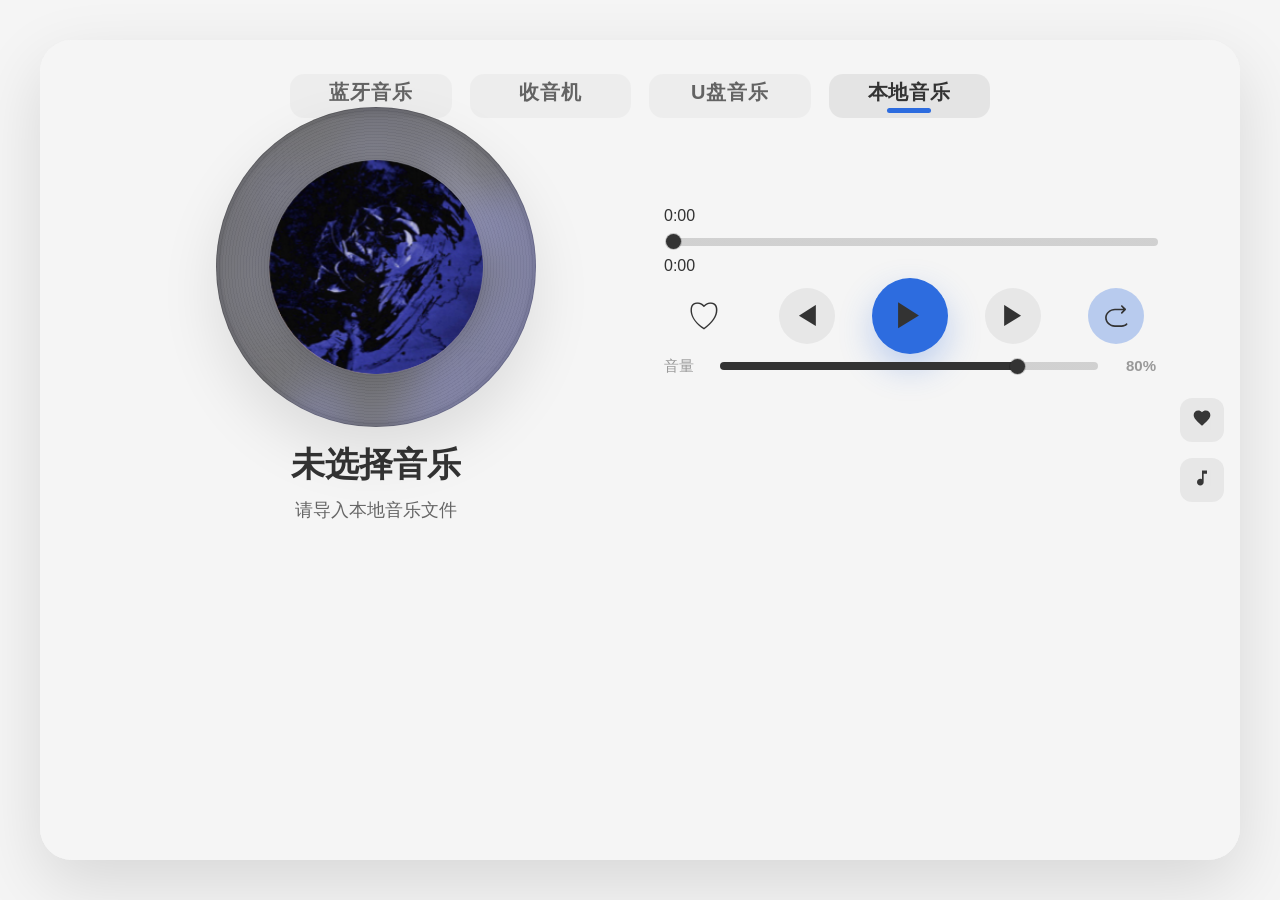
==== app/src/main/assets/player/index.html @ 45dc214b "music1.0" ====
<!DOCTYPE html>
<html lang="zh-CN">
<head>
  <meta charset="UTF-8" />
  <meta name="viewport" content="width=device-width, initial-scale=1.0, viewport-fit=cover" />
  <title>三一音乐</title>
  <link rel="stylesheet" href="./styles.css?v=20260720-flex" />
</head>
<body>
  <main class="shell" aria-label="音乐播放器">
    <section class="player-panel" aria-labelledby="appTitle">
      <nav class="tabs" aria-label="音乐来源">
        <button class="tab" data-module="bluetooth" type="button">蓝牙音乐</button>
        <button class="tab" data-module="radio" type="button">收音机</button>
        <button class="tab" data-module="usb" type="button">U盘音乐</button>
        <button class="tab is-active" data-module="local" type="button" aria-current="page">本地音乐</button>
      </nav>

      <div class="hero module-panel is-active" id="localModule">
        <div class="album-container">
          <div class="album-wrap" id="dropZone">
            <img class="album-art" src="./assets/album-cover.png" srcset="./assets/album-cover.png 1x, ./assets/album-cover.png 2x" sizes="(max-width: 767px) 42vw, (max-width: 1199px) 28vw, 220px" alt="专辑封面" />
            <div class="drop-hint">
              <strong>拖拽音频到这里</strong>
              <span>支持 MP3 / WAV / OGG / M4A / LRC</span>
            </div>
          </div>
          <div class="track-meta">
            <h2 id="trackTitle">See You Again</h2>
            <p id="trackArtist">Charlie Puth</p>
          </div>
        </div>
      </div>

      <div class="visualizer-row module-panel is-active" id="localVisualizer">
        <canvas class="audio-visualizer" aria-hidden="true"></canvas>
      </div>

      <div class="side-actions">
        <button class="track-action-button" id="favoritePanelBtn" type="button" title="收藏列表" aria-controls="favoritePanel" aria-expanded="false">
          <svg viewBox="0 0 24 24" width="22" height="22" fill="currentColor"><path d="M12 21.35l-1.45-1.32C5.4 15.36 2 12.28 2 8.5 2 5.42 4.42 3 7.5 3c1.74 0 3.41.81 4.5 2.09C13.09 3.81 14.76 3 16.5 3 19.58 3 22 5.42 22 8.5c0 3.78-3.4 6.86-8.55 11.54L12 21.35z"/></svg>
        </button>
        <button class="track-action-button" id="playlistPanelBtn" type="button" title="播放列表" aria-controls="playlistPanel" aria-expanded="false">
          <svg viewBox="0 0 24 24" width="22" height="22" fill="currentColor"><path d="M12 3v10.55c-.59-.34-1.27-.55-2-.55-2.21 0-4 1.79-4 4s1.79 4 4 4 4-1.79 4-4V7h4V3h-6z"/></svg>
        </button>
      </div>

      <section class="transport module-panel is-active" id="localTransport" aria-label="本地音乐播放控制">
        <div class="progress-row">
          <span id="currentTime">0:00</span>
          <input id="progress" class="range progress" type="range" min="0" max="100" value="0" step="0.1" aria-label="播放进度" />
          <span id="duration">0:00</span>
        </div>
        <div class="controls">
          <button class="icon-button favorite-toggle" id="favoriteToggleBtn" type="button" title="收藏当前曲目" aria-pressed="false">♡</button>
          <button class="icon-button" id="prevBtn" type="button" title="上一首">◀</button>
          <button class="play-button" id="playPauseBtn" type="button" title="播放/暂停" aria-pressed="false">
          <span class="play-icon" aria-hidden="true">▶</span>
          <span class="pause-icon" aria-hidden="true">❚❚</span>
        </button>
          <button class="icon-button" id="nextBtn" type="button" title="下一首">▶</button>
          <button class="icon-button play-mode-button" id="repeatBtn" type="button" title="顺序播放" aria-label="顺序播放" aria-pressed="false"><span class="sequence-icon" aria-hidden="true"><i></i><i></i><i></i></span></button>
          <button class="visually-hidden" id="shuffleBtn" type="button" title="随机播放" aria-pressed="false" tabindex="-1">Shuffle</button>
          <button class="visually-hidden" id="stopBtn" type="button" title="停止" tabindex="-1">Stop</button>
        </div>
        <div class="volume-row">
          <span>音量</span>
          <input id="volume" class="range" type="range" min="0" max="1" value="0.8" step="0.01" aria-label="音量" />
          <strong id="volumeValue">80%</strong>
        </div>
      </section>

      <section class="feature-module usb-module module-panel" id="usbModule" aria-label="U盘音乐">
        <div class="hero" id="usbHero">
          <div class="album-container">
            <div class="album-wrap" id="usbDropZone">
              <img class="album-art" src="./assets/album-cover.png" srcset="./assets/album-cover.png 1x, ./assets/album-cover.png 2x" sizes="(max-width: 767px) 42vw, (max-width: 1199px) 28vw, 220px" alt="专辑封面" />
              <div class="drop-hint">
                <strong>等待USB设备连接</strong>
                <span>支持 MP3 / WAV / OGG / M4A</span>
              </div>
            </div>
            <div class="track-meta">
              <h2 id="usbTrackTitle">未选择音乐</h2>
              <p id="usbTrackMeta">等待USB设备连接</p>
            </div>
          </div>
        </div>
        <div class="visualizer-row" id="usbVisualizer">
          <canvas class="audio-visualizer" aria-hidden="true"></canvas>
        </div>
        <section class="transport module-panel" id="usbTransport" aria-label="U盘音乐播放控制">
          <div class="progress-row">
            <span id="usbCurrentTime">0:00</span>
            <input id="usbProgress" class="range progress" type="range" min="0" max="100" value="0" step="0.1" aria-label="U盘播放进度" />
            <span id="usbDuration">0:00</span>
          </div>
          <div class="controls">
            <button class="icon-button favorite-toggle" id="usbFavoriteToggleBtn" type="button" title="收藏当前曲目" aria-pressed="false">♡</button>
            <button class="icon-button" id="usbPrevBtn" type="button" title="上一首">◀</button>
            <button class="play-button" id="usbPlayBtn" type="button" title="播放/暂停" aria-pressed="false">
              <span class="play-icon" aria-hidden="true">▶</span>
              <span class="pause-icon" aria-hidden="true">❚❚</span>
            </button>
            <button class="icon-button" id="usbNextBtn" type="button" title="下一首">▶</button>
            <button class="icon-button play-mode-button" id="usbPlayModeBtn" type="button" title="顺序播放" aria-label="顺序播放" aria-pressed="false"><span class="sequence-icon" aria-hidden="true"><i></i><i></i><i></i></span></button>
            <button class="visually-hidden" id="usbStopBtn" type="button" title="停止" tabindex="-1">Stop</button>
          </div>
          <div class="volume-row">
            <span>音量</span>
            <input id="usbVolume" class="range" type="range" min="0" max="1" value="0.8" step="0.01" aria-label="U盘音量" />
            <strong id="usbVolumeValue">80%</strong>
          </div>
        </section>
      </section>
      <section class="feature-module bluetooth-module module-panel" id="bluetoothModule" aria-label="蓝牙音乐">
        <div class="bluetooth-stage" role="group" aria-label="蓝牙音乐控制台">
          <div class="bluetooth-offline" id="btOfflinePanel">
            <img src="./assets/bluetooth/bt-offline.png" alt="蓝牙未连接" />
            <p>蓝牙音频尚未连接</p>
            <button class="bluetooth-open-button" id="btScanBtn" type="button">搜索蓝牙</button>
          </div>
          <div class="bluetooth-player" id="btPlayerPanel">
            <div class="bluetooth-album">
              <img src="./assets/bluetooth/bt-album.png" alt="蓝牙音乐封面" />
            </div>
            <h2 id="btNowPlaying">Bluetooth device not connected</h2>
            <p id="btDeviceMeta">Connect a device to use playback controls</p>
            <div class="bluetooth-track-meta"><span id="btArtist">Bluetooth Audio</span><span id="btAlbum">External Device</span></div>
            <div class="visualizer-row" id="btVisualizer">
              <canvas class="audio-visualizer" aria-hidden="true"></canvas>
            </div>
            <div class="bluetooth-progress">
              <span id="btElapsed">0:00</span>
              <div class="bluetooth-progress-track" id="btProgressTrack" role="slider" aria-label="蓝牙播放进度" aria-valuemin="0" aria-valuemax="232" aria-valuenow="0" tabindex="0"><i id="btProgressNeedle"></i></div>
              <span id="btDuration">--:--</span>
            </div>
            <div class="feature-controls bluetooth-controls">
              <button class="icon-button" id="btPrevBtn" type="button" aria-label="上一首">Prev</button>
              <button class="play-button small-play" id="btPlayBtn" type="button" aria-label="播放或暂停">
                <span class="play-icon" aria-hidden="true">▶</span>
                <span class="pause-icon" aria-hidden="true">❚❚</span>
              </button>
              <button class="icon-button" id="btNextBtn" type="button" aria-label="下一首">Next</button>
            </div>
            <div class="bluetooth-mode-row">
              <button class="bluetooth-mode-button" id="btPlayModeBtn" type="button">全部循环</button>
              <button class="bluetooth-mode-button" id="btDisconnectBtn" type="button">断开连接</button>
            </div>
            <div class="module-volume bluetooth-volume">
              <input id="btVolume" class="range" type="range" min="0" max="1" value="0.7" step="0.01" aria-label="蓝牙音量" />
              <strong id="btVolumeValue">70%</strong>
            </div>
          </div>
          <p class="module-status bluetooth-status" id="btStatus">点击搜索蓝牙，查找可连接设备</p>
          <div class="bluetooth-device-panel">
            <div class="bluetooth-device-head"><span>可用设备</span><button class="bluetooth-refresh-button" id="btRefreshBtn" type="button">搜索设备</button></div>
            <ol class="device-list" id="btDeviceList" aria-live="polite"></ol>
          </div>
        </div>
      </section>

      <section class="feature-module radio-module module-panel" id="radioModule" aria-label="收音机">
        <div class="radio-stage" role="group" aria-label="收音机控制台">
          <div class="radio-mode-row">
            <div class="radio-band-switch" role="group" aria-label="收音机模式"><button class="is-active" id="radioFmBtn" type="button">FM</button><button id="radioAmBtn" type="button">AM</button></div>
          </div>
          <div class="radio-frequency-display"><span id="radioFrequency">87.0</span><div class="radio-meta-stack"><span id="radioStereo" class="stereo-icon" aria-hidden="true">ST</span><span id="radioSignal">3级</span><small id="radioUnit">MHz</small></div></div>
          <div class="radio-program-info" aria-live="polite"><strong id="radioStationName">City FM</strong><span id="radioProgramName">Morning Live</span><small id="radioHostName">Host: Studio</small></div>
          <div class="frequency-rail" aria-hidden="true"><span id="radioFreqMin">87.0</span><div class="frequency-track"><i id="radioNeedle"></i></div><span id="radioFreqMax">108.0</span></div>
          <p class="module-status" id="radioStatus">收音机待机，点击播放开始调频</p>
          <div class="radio-controls-row">
            <button class="icon-button" id="radioFavoriteBtn" type="button" title="收藏当前电台" aria-pressed="false">
              <img src="assets/radio/favorite.png" alt="收藏" width="48" height="48"/>
            </button>
            <div class="radio-controls-group">
              <button class="icon-button" id="radioPrevStationBtn" type="button" title="上一台">
                <img src="assets/radio/prev-station.png" alt="上一台" width="48" height="48"/>
              </button>
              <button class="icon-button" id="radioTuneDownBtn" type="button" title="微调频左">
                <img src="assets/radio/tune-down.png" alt="微调频左" width="48" height="48"/>
              </button>
              <button class="play-button" id="radioPlayBtn" type="button" title="播放/暂停">
                <img class="play-icon" src="assets/radio/play.png" alt="播放" width="56" height="56"/>
                <div class="pause-icon" aria-hidden="true">
                  <svg viewBox="0 0 70 70" width="56" height="56" fill="none">
                    <circle cx="35" cy="35" r="35" fill="#2181FF"/>
                    <path fill-rule="evenodd" clip-rule="evenodd" d="M28 20.571V48.8813C28 49.9173 29.1398 50.5496 30.0195 50.0001L35 47.0881V22.9119L30.0195 19.4521C29.1398 18.9026 28 19.535 28 20.571Z" fill="white"/>
                    <path fill-rule="evenodd" clip-rule="evenodd" d="M42 20.571V48.8813C42 49.9173 43.1398 50.5496 44.0195 50.0001L49 47.0881V22.9119L44.0195 19.4521C43.1398 18.9026 42 19.535 42 20.571Z" fill="white"/>
                  </svg>
                </div>
              </button>
              <button class="icon-button" id="radioTuneUpBtn" type="button" title="微调频右">
                <img src="assets/radio/tune-up.png" alt="微调频右" width="48" height="48"/>
              </button>
              <button class="icon-button" id="radioNextStationBtn" type="button" title="下一台">
                <img src="assets/radio/next-station.png" alt="下一台" width="48" height="48"/>
              </button>
            </div>
            <button class="icon-button" id="radioScanBtn" type="button" title="搜台">
              <img src="assets/radio/scan.png" alt="搜台" width="48" height="48"/>
            </button>
          </div>
          <div class="radio-list-container">
            <div class="radio-list-head"><h3>电台列表</h3><span id="radioModeLabel">全部电台</span></div>
            <div class="preset-grid" id="presetGrid" aria-live="polite"></div>
          </div>
          <div class="module-volume"><button class="radio-volume-step" id="radioVolumeDownBtn" type="button">-</button><span>音量</span><input id="radioVolume" class="range" type="range" min="0" max="1" value="0.6" step="0.01" aria-label="收音机音量" /><strong id="radioVolumeValue">60%</strong><button class="radio-volume-step" id="radioVolumeUpBtn" type="button">+</button></div>
        </div>
      </section>

    </section>

    <aside class="drawer-panel favorite-panel" id="favoritePanel" aria-labelledby="favoriteTitle" aria-hidden="true">
      <div class="playlist-head"><div><p class="eyebrow">Favorite List</p><h2 id="favoriteTitle">收藏列表 <span id="favoriteCount">(0)</span></h2></div><button class="drawer-close" data-close-panel type="button" title="关闭收藏列表">×</button></div>
      <ol class="playlist" id="favoriteList" aria-live="polite"></ol>
    </aside>

    <aside class="drawer-panel playlist-panel" id="playlistPanel" aria-labelledby="playlistTitle" aria-hidden="true">
      <div class="playlist-head"><div><p class="eyebrow">Music List</p><h2 id="playlistTitle">音乐列表 <span id="trackCount">(0)</span></h2></div><label class="import-button" id="importButton">导入音乐<input id="fileInput" type="file" accept="audio/*,.mp3,.wav,.ogg,.m4a,.aac,.flac,.opus" multiple /></label><button class="scan-button" id="playlistScanBtn" type="button">扫描文件</button><button class="drawer-close" data-close-panel type="button" title="关闭播放列表">×</button></div>
      <div class="playlist-tools"><input id="searchInput" type="search" placeholder="搜索歌曲或歌手" aria-label="搜索播放列表" /><button id="clearBtn" type="button">清空列表</button><button id="usbSortBtn" type="button" class="sort-button">排序</button></div>
      <section class="import-progress-panel" id="importProgressPanel" aria-live="polite" aria-hidden="true"><div class="import-progress-head"><strong id="importProgressTitle">导入准备中</strong><span id="importProgressCount">0/0</span></div><div class="import-progress-bar" aria-hidden="true"><i id="importProgressFill"></i></div><ol class="import-status-list" id="importStatusList"></ol><div class="import-result" id="importResult" hidden><p id="importResultSummary"></p><ul id="importFailedList"></ul></div></section>
      <ol class="playlist" id="playlist" aria-live="polite"></ol>
      <footer class="tips"><span>Space 播放/暂停</span><span>← / → 快退快进</span><span>↑ / ↓ 调节音量</span></footer>
    </aside>

    <div class="usb-toast" id="usbToast" role="status" aria-live="polite"></div>
    <button class="drawer-backdrop" id="drawerBackdrop" type="button" aria-label="关闭面板"></button>
    <audio id="audio"></audio>
    <script src="./app.js?v=20260721-final"></script>
  </main>
</body>
</html>
---- app/src/main/assets/player/styles.css ----
:root {
  --bg: #11172a;
  --surface: rgba(24, 32, 58, 0.94);
  --surface-strong: rgba(28, 38, 70, 0.98);
  --text: #f1f4ff;
  --muted: #9aa3bb;
  --muted-strong: #c8cde0;
  --blue: #2d6cdf;
  --blue-press: #1f55b8;
  --line: rgba(241, 244, 255, 0.14);
  --danger: #e60000;
  --shadow: 0 24px 68px rgba(0, 0, 0, 0.32);
  --white: #fff;
  --white-03: rgba(255, 255, 255, 0.03);
  --white-06: rgba(255, 255, 255, 0.06);
  --white-07: rgba(255, 255, 255, 0.07);
  --white-08: rgba(255, 255, 255, 0.08);
  --white-09: rgba(255, 255, 255, 0.09);
  --white-1: rgba(255, 255, 255, 0.1);
  --white-12: rgba(255, 255, 255, 0.12);
  --white-14: rgba(255, 255, 255, 0.14);
  --white-16: rgba(255, 255, 255, 0.16);
  --white-18: rgba(255, 255, 255, 0.18);
  --white-22: rgba(255, 255, 255, 0.22);
  --white-32: rgba(255, 255, 255, 0.32);
  --white-42: rgba(255, 255, 255, 0.42);
  --white-52: rgba(255, 255, 255, 0.52);
  --white-58: rgba(255, 255, 255, 0.58);
  --white-62: rgba(255, 255, 255, 0.62);
  --white-68: rgba(255, 255, 255, 0.68);
  --white-72: rgba(255, 255, 255, 0.72);
  --white-76: rgba(255, 255, 255, 0.76);
  --white-82: rgba(255, 255, 255, 0.82);
  --black: #000;
  --black-3: rgba(5, 8, 18, 0.3);
  --black-32: rgba(0, 0, 0, 0.32);
  --black-44: rgba(0, 0, 0, 0.44);
  --black-48: rgba(0, 0, 0, 0.48);
  --black-7: rgba(7, 11, 30, 0.7);
  --black-76: rgba(0, 0, 0, 0.76);
  --black-82: rgba(10, 14, 28, 0.82);
  --black-86: rgba(8, 12, 27, 0.86);
  --feature-bg: #000;
  --feature-text: #fff;
  --feature-muted: #bababa;
  --feature-muted-strong: #d8d8d8;
  --feature-border: #535c7e;
  --feature-active-bg: #f7f7f8;
  --feature-active-text: #111;
  --feature-control-bg: #1a1c1d;
  --feature-control-text: #e1e1e1;
  --feature-disabled: #ada8ad;
  --feature-success: #7ee2a8;
  --feature-info: #9fb9ff;
  --feature-warning: #ffd66b;
  --feature-error: #ff8c8c;
  --track-bg: #3b3f4a;
  --track-inner: #313746;
  --track-outer: #242c48;
  --track-border: rgba(255, 255, 255, 0.07);
  --track-glow: rgba(10, 14, 28, 0.72);
  --album-blur: rgba(10, 14, 28, 0.08);
  --scrollbar-thumb: rgba(255, 255, 255, 0.22);
  --scrollbar-thumb-light: rgba(255, 255, 255, 0.42);
  --progress-bg: rgba(255, 255, 255, 0.18);
  --progress-thumb: #fff;
  --progress-thumb-shadow: rgba(255, 255, 255, 0.14);
  --radio-bg: #000;
  --radio-frequency: #fff;
  --radio-frequency-small: rgba(255, 255, 255, 0.68);
  --radio-program: #d8d8d8;
  --radio-program-strong: #fff;
  --radio-program-muted: #adacad;
  --radio-band-bg: rgba(255, 255, 255, 0.06);
  --radio-band-text: rgba(255, 255, 255, 0.62);
  --radio-band-active-bg: rgba(255, 255, 255, 0.94);
  --radio-band-active-text: #111;
  --radio-stage-band-bg: rgba(43, 44, 55, 0.52);
  --radio-stage-band-text: #aca8ad;
  --radio-stage-band-active-bg: #f7f7f8;
  --radio-stage-band-active-text: #150e0d;
  --radio-favorite: #bababa;
  --radio-favorite-active: #ffd66b;
  --radio-favorite-bg: rgba(255, 255, 255, 0.06);
  --radio-favorite-active-bg: rgba(255, 214, 107, 0.16);
  --radio-frequency-track: rgba(255, 255, 255, 0.16);
  --radio-frequency-bar: #919191;
  --radio-frequency-bar-dot: #919191;
  --radio-frequency-thumb: #fff;
  --radio-frequency-thumb-shadow: rgba(255, 255, 255, 0.12);
  --radio-presets-bg: transparent;
  --radio-presets-text: #ada8ad;
  --radio-presets-active-bg: #1a1c1d;
  --radio-presets-active-text: #fff;
  --radio-presets-favorite-text: #e1e1e1;
  --radio-presets-signal: rgba(255, 255, 255, 0.18);
  --radio-presets-signal-active: #fff;
  --radio-empty-text: #ada8ad;
  --radio-empty-bg: rgba(255, 255, 255, 0.04);
  --radio-stage-controls-bg: rgba(255, 255, 255, 0.15);
  --radio-stage-controls-text: #ffffff;
  --radio-stage-play-bg: #f7f7f8;
  --radio-stage-play-text: #111;
  --radio-stage-play-border: rgba(255, 255, 255, 0.82);
  --radio-stage-volume-bg: #2b2c37;
  --radio-stage-volume-thumb-shadow: none;
  --radio-controls-group-bg: rgba(255, 255, 255, 0.08);
  --radio-controls-icon-color: #ffffff;
  --radio-controls-icon-bg: rgba(255, 255, 255, 0.1);
  --radio-controls-icon-hover-bg: rgba(255, 255, 255, 0.15);
  --radio-controls-icon-active-bg: rgba(255, 255, 255, 0.2);
  --radio-controls-icon-filter: invert(0.95) hue-rotate(180deg);
  --bluetooth-bg: #000;
  --bluetooth-text: #fff;
  --bluetooth-muted: #bababa;
  --bluetooth-muted-strong: #d8d8d8;
  --bluetooth-border: #535c7e;
  --bluetooth-album: #d8d8d8;
  --bluetooth-device-text: #ffffff;
  --bluetooth-device-meta: #d7def2;
  --bluetooth-device-paired: #8fa8ff;
  --bluetooth-device-connected: #8ff0b4;
  --bluetooth-device-connect-bg: transparent;
  --bluetooth-device-connect-text: #e1e1e1;
  --bluetooth-device-connect-active-bg: #f7f7f8;
  --bluetooth-device-connect-active-text: #111;
  --bluetooth-progress-bg: #101010;
  --bluetooth-progress-fill: #e1e1e1;
  --bluetooth-progress-thumb: #e1e1e1;
  --bluetooth-controls-bg: transparent;
  --bluetooth-controls-text: #e1e1e1;
  --bluetooth-controls-play-bg: #f7f7f8;
  --bluetooth-controls-play-text: #111;
  --bluetooth-controls-play-shadow: 0 0 0 0 rgba(255, 255, 255, 0);
  --bluetooth-controls-play-active-bg: #7ee2a8;
  --bluetooth-controls-play-active-text: #03150b;
  --bluetooth-controls-play-active-shadow: 0 0 0 8px rgba(126, 226, 168, 0.15);
  --bluetooth-status: #f4f7ff;
  --bluetooth-device-head: #ada8ad;
  --bluetooth-empty-text: #6d6e6f;
  --bluetooth-empty-border: rgba(255, 255, 255, 0.12);
  --bluetooth-progress-playing-bg: #131313;
  --bluetooth-controls-playing-bg: #e1e1e1;
  --bluetooth-controls-playing-text: #0e0e0e;
  --bluetooth-controls-playing-shadow: none;
  --bt-fill: 0%;
  --radio-fill: 51%;
  --dialog-bg: rgba(17, 23, 42, 0.96);
  --dialog-now-playing-bg: rgba(8, 12, 27, 0.42);
  --dialog-summary-bg: rgba(8, 12, 27, 0.36);
  --import-panel-bg: rgba(8, 12, 27, 0.46);
  --playlist-input-bg: rgba(13, 18, 34, 0.82);
  --preset-name-color: rgba(255, 255, 255, 0.56);
  --blue-hover: #377cff;
  --import-error-text: #ffb1b1;
  --bluetooth-device-meta-color: #f2f6ff;
  --bluetooth-track-meta-color: #d8e2ff;
  --bluetooth-track-meta-playing-color: #828282;
  /* Native Android injects the real status-bar inset; CSS env() remains as a browser fallback. */
  --native-status-bar-top: 24px;
  --status-gap: 8px;
  --status-safe-top: max(18px, calc(env(safe-area-inset-top) + var(--status-gap)), calc(var(--native-status-bar-top) + var(--status-gap)));
  --tabs-block-height: 54px;
  --module-safe-top: calc(var(--status-safe-top) + var(--tabs-block-height));

  font-family: Roboto, "PingFang SC", "Microsoft YaHei", Arial, sans-serif;
}

* { box-sizing: border-box; -webkit-tap-highlight-color: transparent; }
html, body { width: 100%; height: 100%; margin: 0; color: var(--text); background-color: var(--bg); background-image: url("./assets/blue-texture.png"); background-size: cover; background-position: center; overflow: hidden; overscroll-behavior: none; }
body { min-width: 320px; display: flex; justify-content: center; align-items: center; font-size: 16px; line-height: 1.55; }
button, input { font: inherit; }
button { min-width: 44px; min-height: 44px; border: 0; color: inherit; cursor: pointer; user-select: none; }
button:disabled { cursor: not-allowed; opacity: 0.42; }
button:focus-visible, input:focus-visible { outline: 3px solid rgba(72, 132, 255, 0.86); outline-offset: 3px; }
button:active:not(:disabled) { transform: scale(0.96); }
h1, h2, h3, p { margin: 0; }

.visually-hidden { position: absolute !important; width: 1px !important; height: 1px !important; padding: 0 !important; margin: -1px !important; overflow: hidden !important; clip: rect(0, 0, 0, 0) !important; white-space: nowrap !important; border: 0 !important; }

/* Mobile-first shell: content stays centered and fills the available viewport. */
.shell { position: relative; width: min(100vw, 1440px); height: 100dvh; min-height: 560px; max-height: 100dvh; margin: 0 auto; overflow: hidden; background: var(--bg); box-shadow: var(--shadow); }
.player-panel { position: absolute; inset: 0; overflow: hidden; isolation: isolate; background-color: var(--bg); background-image: url("./assets/blue-texture.png"); background-size: cover; background-position: center; }
.player-panel::before { position: absolute; inset: 0; content: ""; background: rgba(17, 23, 42, 0.82); pointer-events: none; z-index: -1; }
.module-panel { display: none; }
.module-panel.is-active { display: block; }
.hero.module-panel.is-active {
  display: flex;
}
.feature-module.bluetooth-module.is-active,
.feature-module.radio-module.is-active {
  display: flex !important;
  align-items: center;
  justify-content: center;
}
body:not(.module-local) #localModule,
body:not(.module-local) #localTransport {
  display: none !important;
}

body.module-bluetooth .bluetooth-module { display: flex; align-items: center; justify-content: center; }
body.module-radio .radio-module { display: flex; align-items: center; justify-content: center; }
body.module-usb .usb-module { display: block; }
body.module-usb #localModule,
body.module-usb #localTransport {
  display: none !important;
}
body.module-radio .side-actions { display: none; }

.tabs { position: absolute; left: max(16px, env(safe-area-inset-left)); right: max(16px, env(safe-area-inset-right)); top: var(--status-safe-top); z-index: 5; display: grid; grid-template-columns: repeat(4, minmax(0, 1fr)); gap: 8px; max-width: 680px; margin: 0 auto; }
.tab { position: relative; min-height: 44px; padding: 0 8px 8px; border-radius: 14px; color: var(--white-58); background: var(--white-03); font-size: clamp(14px, 4vw, 18px); font-weight: 600; letter-spacing: .04em; }
.tab.is-active { color: var(--text); background: var(--white-07); }
.tab.is-active::after { position: absolute; left: 50%; bottom: 5px; width: 44px; height: 5px; content: ""; border-radius: 999px; transform: translateX(-50%); background: var(--blue); }

.hero { position: absolute; left: 16px; right: 16px; top: max(clamp(88px, 13dvh, 132px), calc(var(--module-safe-top) + 12px)); bottom: 340px; display: flex; flex-direction: row; align-items: center; justify-content: center; gap: 24px; text-align: center; }
.hero .album-container { display: flex; flex-direction: column; align-items: center; gap: 16px; }
.hero .album-wrap { flex-shrink: 0; }
.hero .track-meta { text-align: center; }
.album-wrap { position: relative; overflow: hidden; }
.bluetooth-album { position: relative; }

.visualizer-row {
  position: absolute;
  left: 16px;
  right: 16px;
  bottom: calc(max(18px, env(safe-area-inset-bottom)) + 180px);
  height: 160px;
  display: flex;
  align-items: center;
  justify-content: center;
  pointer-events: none;
}

.visualizer-row .audio-visualizer {
  width: 100%;
  height: 100%;
  opacity: 0;
  transition: opacity 0.3s ease;
}

.visualizer-row .audio-visualizer.is-active {
  opacity: 1;
}
.side-actions { position: absolute; right: 16px; top: 50%; transform: translateY(-50%); display: flex; flex-direction: column; align-items: center; justify-content: center; gap: 16px; z-index: 5; }
body.has-drawer .side-actions { display: none; }
.side-actions .track-action-button svg { width: 20px; height: 20px; }
.album-wrap { position: relative; width: clamp(200px, min(60vw, 42dvh), 340px); aspect-ratio: 1; display: grid; place-items: center; overflow: hidden; border-radius: 50%; background: repeating-radial-gradient(circle, var(--white-08) 0 1px, rgba(255,255,255,.02) 1px 3px), radial-gradient(circle, var(--track-bg) 0%, var(--track-inner) 68%, var(--track-outer) 69%, #1c2441 78%, transparent 79%); box-shadow: 0 26px 58px var(--black-7), inset 0 0 0 1px var(--track-border); transition: transform 220ms ease, box-shadow 220ms ease; }
.album-wrap::before { position: absolute; inset: -18%; content: ""; background-image: var(--album-bg, url("./assets/album-cover.png")); background-size: cover; background-position: center; filter: blur(18px); opacity: .42; transform: scale(1.08); }
.album-wrap::after { position: absolute; inset: 0; content: ""; background: radial-gradient(circle, var(--album-blur) 0 54%, var(--track-glow) 100%); pointer-events: none; }
.album-wrap.is-playing { animation: spin 18s linear infinite; }
.album-wrap.is-dragging { box-shadow: 0 0 0 4px rgba(45,108,223,.38), 0 26px 58px var(--black-76); }
.album-art { position: relative; z-index: 1; width: 67%; height: 67%; object-fit: cover; border-radius: 50%; box-shadow: 0 10px 28px rgba(0,0,0,.28); }
.drop-hint { position: absolute; left: 8%; right: 8%; bottom: 13%; z-index: 2; display: grid; gap: 2px; padding: 8px 10px; border-radius: 999px; color: var(--white); background: rgba(7,10,20,.7); font-size: 12px; opacity: 0; pointer-events: none; transition: opacity 180ms ease; }
.album-wrap:hover .drop-hint, .album-wrap.is-dragging .drop-hint { opacity: 1; }
.track-meta { display: grid; gap: 4px; min-width: 0; }
.eyebrow, #appTitle { display: none; }
#trackTitle, #usbTrackTitle { max-width: min(88vw, 560px); overflow: hidden; color: var(--text); font-size: clamp(22px, 6vw, 30px); font-weight: 700; line-height: 1.25; text-overflow: ellipsis; white-space: nowrap; }
#trackArtist, #usbTrackMeta { max-width: min(88vw, 560px); overflow: hidden; color: var(--muted); font-size: clamp(14px, 4vw, 18px); line-height: 1.55; text-overflow: ellipsis; white-space: nowrap; }

.track-info-row { display: flex; align-items: center; justify-content: space-between; width: 100%; gap: 16px; }
.track-info-row .track-meta { flex: 1; min-width: 0; text-align: left; }
.track-actions { display: flex; gap: 12px; }
.track-action-button { width: 44px; height: 44px; border-radius: 12px; color: var(--white-76); background: var(--white-06); font-size: 22px; line-height: 1; transition: background-color 160ms ease, color 160ms ease; }
.track-action-button:hover, .track-action-button:focus-visible, .track-action-button.is-active { color: var(--white); background: rgba(45,108,223,.22); }


.transport { position: absolute; left: 16px; right: 16px; bottom: calc(max(18px, env(safe-area-inset-bottom)) + 55px); display: flex; flex-direction: column; gap: 32px; }  // 运度条底部32px
.progress-row { display: grid; grid-template-columns: 42px minmax(0, 1fr) 42px; align-items: center; gap: 10px; color: var(--muted-strong); font-size: 14px; font-variant-numeric: tabular-nums; }
.progress-row span:first-child { text-align: right; }
.range { width: 100%; height: 8px; appearance: none; border-radius: 999px; background: linear-gradient(to right, var(--text) var(--fill, 0%), var(--progress-bg) var(--fill, 0%)); outline: none; }
.range::-webkit-slider-thumb { width: 15px; height: 15px; appearance: none; border: 0; border-radius: 50%; background: var(--progress-thumb); box-shadow: 0 0 0 1px var(--progress-thumb-shadow); }
.range::-moz-range-thumb { width: 15px; height: 15px; border: 0; border-radius: 50%; background: var(--progress-thumb); box-shadow: 0 0 0 1px var(--progress-thumb-shadow); }
.module-volume .range::-webkit-slider-thumb { box-shadow: none; }
.module-volume .range::-moz-range-thumb { box-shadow: none; }
.controls { display: grid; grid-template-columns: repeat(5, minmax(44px, 1fr)); align-items: center; justify-items: center; gap: 10px; width: 100%; max-width: 620px; margin: 0 auto; }
.icon-button, .play-button, .import-button, .playlist-tools button, .drawer-close, .side-button, .feature-button, .device-connect, .preset-button, .mini-button { display: inline-flex; align-items: center; justify-content: center; transition: background-color 160ms ease, color 160ms ease, opacity 160ms ease, transform 160ms ease, box-shadow 160ms ease; }
.icon-button { width: 48px; height: 48px; padding: 0; border-radius: 50%; color: var(--text); background: var(--white-06); font-size: 26px; line-height: 1; }
.icon-button:hover, .icon-button:focus-visible, .icon-button[aria-pressed="true"] { color: var(--text); background: rgba(45,108,223,.24); }
.play-mode-button { color: var(--text); font-size: 0; font-weight: 700; } 
.play-mode-button[data-mode="loop"] { background: rgba(45,108,223,.3); }
.play-mode-button[data-mode="single"] { background: rgba(126,226,168,.2); }
.play-mode-button[data-mode="random"] { background: rgba(255,255,255,.13); }
.play-mode-button[data-mode="list"] { color: var(--muted-strong); background: var(--white-06); }
.play-mode-glyph { position: relative; display: inline-block; width: 24px; height: 24px; color: currentColor; }
.play-mode-svg { display: block; width: 24px; height: 24px; overflow: visible; color: currentColor; }
.play-mode-glyph-list { display: grid; align-content: center; gap: 4px; }
.play-mode-glyph-list i { display: block; width: 22px; height: 3px; margin: 0 auto; border-radius: 999px; background: currentColor; box-shadow: 0 0 8px rgba(255,255,255,.16); }
.sequence-icon { display: grid; gap: 4px; width: 22px; }
.sequence-icon i { display: block; height: 3px; border-radius: 999px; background: var(--text); }
.favorite-toggle { color: var(--white); background: transparent; font-size: 34px; text-shadow: 0 0 0 rgba(0,0,0,0); }
.favorite-toggle[aria-pressed="false"] { color: var(--white); background: transparent; }
.favorite-toggle[aria-pressed="true"] { color: var(--danger); background: rgba(230,0,0,.12); animation: heartPulse 240ms ease; }
.play-button { width: 68px; height: 68px; padding-left: 4px; border-radius: 50%; color: var(--white); background: var(--blue); font-size: 32px; line-height: 1; box-shadow: 0 14px 34px rgba(45,108,223,.28); display: flex; align-items: center; justify-content: center; }
.play-button:hover, .play-button:focus-visible { background: var(--blue-hover); }
.play-button:active { background: var(--blue-press); }
.play-button .pause-icon { display: none; }
.play-button.is-playing .play-icon { display: none; }
.play-button.is-playing .pause-icon { display: inline; }

.placeholder-overlay {
  position: absolute;
  inset: 0;
  display: flex;
  align-items: center;
  justify-content: center;
  color: rgba(255,255,255,0.4);
  font-size: 28px;
  pointer-events: none;
  z-index: 0;
}
.volume-row { display: grid; grid-template-columns: 42px minmax(0, 1fr) 48px; align-items: center; gap: 12px; max-width: 520px; width: 100%; margin: 0 auto; color: var(--muted-strong); font-size: 14px; }
.volume-row strong { text-align: right; }



.drawer-backdrop { position: absolute; inset: 0; z-index: 6; background: var(--black-3); opacity: 0; pointer-events: none; transition: opacity 220ms ease; }
.shell.has-drawer .drawer-backdrop { opacity: 1; pointer-events: auto; }
.drawer-panel { position: absolute; top: 0; right: 0; z-index: 7; width: min(92vw, 420px); height: 100%; display: flex; min-width: 0; flex-direction: column; padding: max(22px, env(safe-area-inset-top)) 18px max(22px, env(safe-area-inset-bottom)); background: var(--surface-strong); border-left: 1px solid var(--line); box-shadow: -28px 0 68px var(--black-44); transform: translateX(104%); opacity: 0; pointer-events: none; transition: transform 260ms cubic-bezier(.22,1,.36,1), opacity 200ms ease; }
.drawer-panel.is-open { transform: translateX(0); opacity: 1; pointer-events: auto; }
.usb-toast { position: absolute; left: 50%; top: calc(var(--status-safe-top) + 54px); z-index: 12; max-width: min(86vw, 520px); padding: 10px 16px; border: 1px solid var(--white-14); border-radius: 999px; color: var(--white); background: var(--black-86); box-shadow: 0 14px 34px var(--black-32); opacity: 0; pointer-events: none; transform: translate(-50%, -12px); transition: opacity 180ms ease, transform 180ms ease; }
.usb-toast.is-visible { opacity: 1; transform: translate(-50%, 0); }
.feature-module.usb-module { display: none; position: absolute; inset: 0; left: 0; right: 0; top: 0; bottom: 0; overflow: visible; padding: 0; }
body.module-usb .feature-module.usb-module { display: block; }
.usb-module .hero { position: absolute; left: 16px; right: 16px; top: max(clamp(88px, 13dvh, 132px), calc(var(--module-safe-top) + 12px)); bottom: 340px; display: flex; flex-direction: row; align-items: center; justify-content: center; gap: 24px; text-align: center; }
.usb-module .visualizer-row { position: absolute; left: 16px; right: 16px; bottom: calc(max(18px, env(safe-area-inset-bottom)) + 220px); height: 180px; display: flex; align-items: center; justify-content: center; pointer-events: none; }
.usb-module .hero .album-container { display: flex; flex-direction: column; align-items: center; gap: 16px; }
.usb-module .hero .album-wrap { flex-shrink: 0; }
.usb-module .hero .track-meta { text-align: center; }
@media (orientation: landscape) and (max-height: 640px) {
  .usb-module .transport { left: 52%; right: 28px; bottom: 42px; top: max(76px, calc(var(--module-safe-top) + 8px)); }
}

@media (min-width: 768px) {
  .usb-module .transport { left: 72px; right: 72px; bottom: 56px; }
}

@media (min-width: 1200px) {
  .usb-module .transport { left: 52%; right: 7%; top: 164px; bottom: 108px; }
}
.usb-summary { display: none; }
.usb-folder-list { display: none; }
.usb-folder-item { margin-top: 10px; overflow: hidden; border: 1px solid var(--white-1); border-radius: 18px; background: rgba(255,255,255,.05); }
.usb-folder-button { width: 100%; display: grid; grid-template-columns: 44px minmax(0, 1fr) auto; align-items: center; gap: 10px; padding: 12px; color: var(--text); background: transparent; text-align: left; }
.usb-folder-thumb { width: 44px; height: 44px; display: grid; place-items: center; border-radius: 14px; color: var(--text); background: rgba(45,108,223,.26); font-size: 22px; }
.usb-folder-name { display: block; overflow: hidden; font-weight: 700; text-overflow: ellipsis; white-space: nowrap; }
.usb-folder-meta { display: block; margin-top: 3px; overflow: hidden; color: var(--muted); font-size: 13px; text-overflow: ellipsis; white-space: nowrap; }
.usb-song-list { display: none; margin: 0; padding: 0 12px 10px 66px; list-style: none; }
.usb-folder-item.is-open .usb-song-list { display: block; }
.usb-song-item { display: grid; grid-template-columns: minmax(0, 1fr) auto; gap: 10px; padding: 9px 0; border-top: 1px solid var(--white-08); color: var(--muted-strong); cursor: pointer; }
.usb-song-item.is-active { color: var(--text); }
.usb-song-item strong, .usb-song-item span { overflow: hidden; text-overflow: ellipsis; white-space: nowrap; }
.usb-song-item span { color: var(--muted); font-size: 12px; }
.playlist-head, .playlist-tools, .tips { display: flex; align-items: center; }
.playlist-head { justify-content: space-between; gap: 10px; }
.playlist-head .eyebrow { display: block; color: var(--muted); font-size: 12px; letter-spacing: .18em; text-transform: uppercase; }
.playlist-head h2 { margin-top: 6px; font-size: clamp(21px, 6vw, 26px); font-weight: 700; line-height: 1.25; }
#trackCount, #favoriteCount { color: var(--muted); font-size: 16px; }
.import-button { position: relative; flex: 0 0 auto; min-width: 88px; height: 44px; padding: 0 14px; overflow: hidden; border-radius: 999px; color: var(--white); background: var(--blue); font-size: 14px; font-weight: 700; cursor: pointer; }
.import-button input { position: absolute; inset: 0; opacity: 0; cursor: pointer; }
.playlist-head .scan-button { flex: 0 0 auto; min-width: 88px; height: 44px; padding: 0 14px; border-radius: 999px; color: var(--white); background: var(--blue); font-size: 14px; font-weight: 700; cursor: pointer; display: none; }
body.module-usb .playlist-head .scan-button { display: inline-flex; align-items: center; justify-content: center; }
body.module-usb .playlist-head .import-button { display: none; }
.drawer-close { flex: 0 0 auto; width: 44px; height: 44px; border-radius: 50%; color: var(--text); background: var(--white-09); font-size: 26px; }
.playlist-tools { gap: 10px; margin-top: 20px; }
.playlist-tools input { width: 100%; min-width: 0; height: 44px; padding: 0 14px; border: 1px solid var(--line); border-radius: 14px; color: var(--text); background: var(--playlist-input-bg); outline: none; font-size: 15px; }
.playlist-tools button { flex: 0 0 auto; min-height: 44px; padding: 0 14px; border-radius: 14px; color: var(--muted-strong); background: var(--white-08); }
.playlist-tools .scan-button { color: var(--blue); background: rgba(45,108,223,.18); }
.playlist-tools .sort-button { display: none; }
body.module-usb .playlist-tools .sort-button { display: inline-flex; align-items: center; justify-content: center; color: var(--blue); background: rgba(45,108,223,.18); }
.playlist-tools .scan-button:hover, .playlist-tools .scan-button:focus-visible { background: rgba(45,108,223,.28); }
.import-progress-panel { display: none; margin-top: 14px; padding: 12px; border: 1px solid var(--white-12); border-radius: 16px; background: var(--import-panel-bg); }
.import-progress-panel.is-visible { display: block; }
.import-progress-head { display: flex; align-items: center; justify-content: space-between; gap: 12px; color: var(--muted-strong); font-size: 13px; }
.import-progress-head strong { min-width: 0; overflow: hidden; color: var(--text); text-overflow: ellipsis; white-space: nowrap; }
.import-progress-head span { flex: 0 0 auto; color: var(--muted); font-variant-numeric: tabular-nums; }
.import-progress-bar { height: 6px; margin-top: 10px; overflow: hidden; border-radius: 999px; background: var(--white-12); }
.import-progress-bar i { display: block; width: 0; height: 100%; border-radius: inherit; background: var(--blue); transition: width 160ms ease; }
.import-status-list { max-height: 132px; margin: 10px 0 0; padding: 0; list-style: none; overflow-y: auto; overscroll-behavior: contain; }
.import-status-item { display: grid; grid-template-columns: minmax(0,1fr) auto; align-items: center; gap: 10px; padding: 7px 0; color: var(--muted); font-size: 12px; border-top: 1px solid var(--white-08); }
.import-status-item strong { min-width: 0; overflow: hidden; color: var(--muted-strong); font-weight: 500; text-overflow: ellipsis; white-space: nowrap; }
.import-status-item span { max-width: 160px; overflow: hidden; text-align: right; text-overflow: ellipsis; white-space: nowrap; }
.import-status-item.is-processing span { color: var(--feature-info); }
.import-status-item.is-success span { color: var(--feature-success); }
.import-status-item.is-error span { color: var(--feature-error); }
.import-result { margin-top: 10px; padding-top: 10px; border-top: 1px solid var(--white-1); color: var(--muted-strong); font-size: 12px; }
.import-result p { margin: 0; color: var(--text); }
.import-result ul { max-height: 92px; margin: 8px 0 0; padding: 0; list-style: none; overflow-y: auto; }
.import-result li { display: grid; grid-template-columns: minmax(0, 1fr) minmax(96px, 46%); gap: 8px; padding: 5px 0; color: var(--import-error-text); }
.import-result strong, .import-result span { min-width: 0; overflow: hidden; text-overflow: ellipsis; white-space: nowrap; }
.import-result span { text-align: right; }
.playlist { flex: 1; min-height: 0; margin: 20px -8px 0 0; padding: 0 8px 0 0; list-style: none; overflow-y: auto; overscroll-behavior: contain; touch-action: pan-y; }
.playlist::-webkit-scrollbar, .device-list::-webkit-scrollbar { width: 6px; }
.playlist::-webkit-scrollbar-thumb, .device-list::-webkit-scrollbar-thumb { border-radius: 999px; background: var(--scrollbar-thumb); }
.track-item { display: grid; grid-template-columns: 34px minmax(0, 1fr) 36px auto; align-items: center; gap: 10px; padding: 13px 8px; border-bottom: 1px solid var(--line); color: var(--muted-strong); cursor: pointer; }
.track-item:hover, .track-item.is-active { color: var(--text); background: var(--white-07); }
.track-item.is-active { border-radius: 14px; }
.track-index { color: var(--muted); font-variant-numeric: tabular-nums; }
.track-name { min-width: 0; }
.track-name strong, .track-name span { display: block; overflow: hidden; text-overflow: ellipsis; white-space: nowrap; }
.track-name strong { font-weight: 600; }
.track-name span { margin-top: 4px; color: var(--muted); font-size: 14px; }
.track-source { flex: 0 0 auto; padding: 2px 6px; border-radius: 4px; color: var(--blue); background: rgba(45,108,223,.16); font-size: 11px; font-weight: 600; text-align: center; }
.scan-header { display: flex; justify-content: center; padding: 8px 0; border-bottom: 1px solid var(--line); }
.scan-header .scan-button { padding: 6px 16px; border-radius: 16px; color: var(--blue); background: rgba(45,108,223,.18); font-size: 13px; font-weight: 600; }
.track-actions { display: flex; gap: 8px; }
.mini-button { width: 44px; height: 44px; border-radius: 12px; color: var(--muted-strong); background: var(--white-07); }
.mini-button.remove:hover { color: var(--feature-error); }
.mini-button.favorite[aria-pressed="true"] { color: var(--feature-error); }
.empty-state { display: grid; place-items: center; min-height: 180px; padding: 26px; border: 1px dashed var(--line); border-radius: 18px; color: var(--muted); text-align: center; }
.tips { flex-wrap: wrap; gap: 8px; margin-top: 16px; color: var(--muted); font-size: 14px; }
.tips span { padding: 7px 10px; border-radius: 999px; background: var(--white-06); }

.feature-module { position: absolute; left: 16px; right: 16px; top: max(clamp(76px, 12dvh, 112px), var(--module-safe-top)); bottom: 18px; display: none; overflow-y: auto; overscroll-behavior: contain; touch-action: pan-y; padding-right: 2px; }
.feature-module.is-active { display: grid; align-content: center; gap: 16px; }
.feature-card, .feature-control-card { border: 1px solid var(--line); border-radius: 24px; background: var(--surface); box-shadow: 0 18px 48px var(--black-32); backdrop-filter: blur(12px); }
.feature-card { padding: 22px; }
.feature-control-card { padding: 20px 22px 22px; }
.module-kicker { color: var(--muted); font-size: 13px; letter-spacing: .18em; text-transform: uppercase; }
.feature-card h2 { margin-top: 6px; color: var(--text); font-size: clamp(30px, 9vw, 48px); line-height: 1.15; }
.feature-control-card h3 { color: var(--text); font-size: clamp(20px, 5vw, 26px); line-height: 1.35; }
.module-status, #btDeviceMeta { margin-top: 10px; color: var(--muted-strong); font-size: 15px; line-height: 1.55; }
.feature-actions { display: flex; flex-wrap: wrap; gap: 10px; margin-top: 20px; }
.feature-button { min-height: 44px; padding: 0 16px; border-radius: 999px; color: var(--text); background: var(--white-09); font-size: 15px; font-weight: 700; }
.feature-button.primary { color: var(--white); background: var(--blue); }
.feature-button:hover, .feature-button:focus-visible { background: var(--white-16); }
.feature-button.primary:hover, .feature-button.primary:focus-visible { background: var(--blue-hover); }
.device-list { max-height: clamp(160px, 30dvh, 280px); margin: 18px 0 0; padding: 0; list-style: none; overflow-y: auto; touch-action: pan-y; scrollbar-gutter: stable; }
.device-item { display: grid; grid-template-columns: minmax(0,1fr) auto; align-items: center; gap: 10px; padding: 12px 0; border-bottom: 1px solid var(--line); color: var(--muted-strong); }
.device-info { display: block; min-width: 0; }
.device-name { display: block; overflow: visible; overflow-wrap: anywhere; color: var(--text); font-size: 16px; font-weight: 600; line-height: 1.35; white-space: normal; word-break: break-word; }
.device-meta { display: block; margin-top: 4px; overflow: hidden; color: var(--muted); font-size: 14px; text-overflow: ellipsis; white-space: nowrap; }
.device-extra { display: block; margin-top: 2px; color: rgba(200,205,224,.66); font-size: 12px; line-height: 1.35; overflow-wrap: anywhere; }
.device-item.is-paired .device-meta { color: var(--feature-info); }
.device-item.is-connected .device-meta { color: var(--feature-success); }
.device-connect { min-height: 44px; padding: 0 14px; border-radius: 999px; color: var(--white); background: rgba(45,108,223,.82); }
.device-connect.is-connected { background: var(--white-16); }
.device-connect:disabled { cursor: wait; opacity: .68; background: var(--white-14); }
.feature-controls { display: flex; align-items: center; justify-content: center; gap: clamp(22px, 8vw, 64px); margin-top: 18px; }
.small-play { width: 64px; height: 64px; font-size: 30px; }
.module-volume { display: grid; grid-template-columns: 42px minmax(0,1fr) 48px; align-items: center; gap: 12px; margin-top: 20px; color: var(--muted-strong); font-size: 14px; }
.module-volume strong { text-align: right; }
.radio-console { display: grid; align-content: center; gap: 18px; background: var(--radio-bg); }
.radio-head { display: flex; align-items: flex-start; justify-content: space-between; gap: 14px; }
.radio-band-switch { display: grid; grid-template-columns: repeat(2, minmax(86px, 1fr)); width: min(276px, 58vw); margin: 8px 0 18px; overflow: hidden; border-radius: 8px; background: var(--radio-band-bg); }
.radio-band-switch button { min-height: 48px; color: var(--radio-band-text); background: transparent; font-size: 22px; font-weight: 800; letter-spacing: .03em; transition: background 0.3s ease, color 0.3s ease; }
.radio-band-switch button.is-active { color: var(--radio-band-active-text); background: var(--radio-band-active-bg); }
.radio-tuner h2 { font-size: clamp(44px, 14vw, 62px); }
.radio-tuner h2 small { color: var(--radio-frequency-small); font-size: clamp(14px, 3.8vw, 18px); font-weight: 500; }
.radio-favorite-button { width: 52px; height: 52px; border-radius: 16px; color: var(--radio-favorite); background: var(--radio-favorite-bg); font-size: 30px; line-height: 1; }
.radio-favorite-button[aria-pressed="true"] { color: var(--radio-favorite-active); background: var(--radio-favorite-active-bg); }
.radio-actions { display: grid; grid-template-columns: repeat(2, minmax(0, 1fr)); gap: 10px; margin-top: 2px; }
.frequency-rail { display: grid; grid-template-columns: 46px minmax(0,1fr) 56px; align-items: center; gap: 12px; margin-top: 26px; color: var(--muted); font-size: 14px; }
.frequency-track { position: relative; height: 8px; border-radius: 999px; background: var(--radio-frequency-track); overflow: hidden; }
.frequency-track::before { position: absolute; inset: 0; width: var(--radio-fill, 51%); content: ""; background: var(--text); }
.frequency-track i { position: absolute; left: var(--radio-fill, 51%); top: 50%; width: 18px; height: 18px; border-radius: 50%; background: var(--radio-frequency-thumb); transform: translate(-50%, -50%); box-shadow: 0 0 0 6px var(--radio-frequency-thumb-shadow); }
.radio-list-card { background: var(--radio-bg); }
.radio-list-head { display: flex; align-items: center; justify-content: space-between; gap: 12px; color: var(--muted-strong); }
.radio-list-head h3 { font-size: 20px; font-weight: 600; }
.radio-list-head span { color: var(--white-52); font-size: 14px; }
.preset-grid { display: grid; grid-template-columns: repeat(2, minmax(0, 1fr)); gap: 14px 40px; margin-top: 22px; }
.preset-button { justify-content: flex-start; min-height: 48px; padding: 0 16px; border-radius: 8px; color: rgba(255,255,255,.45); background: rgba(255,255,255,.04); font-size: 16px; font-weight: 500; letter-spacing: .02em; }
.preset-button.is-active { color: var(--white); background: rgba(255,255,255,.14); }
.preset-button.is-favorite { color: rgba(255,255,255,.8); }
.preset-signal { display: inline-grid; grid-template-columns: repeat(5, 3px); align-items: end; gap: 3px; width: 28px; height: 18px; margin-right: 10px; }
.preset-signal i { display: block; width: 3px; border-radius: 999px; background: var(--radio-presets-signal); }
.preset-signal i.is-on { background: var(--radio-presets-signal-active); }
.preset-signal i:nth-child(1) { height: 6px; }
.preset-signal i:nth-child(2) { height: 9px; }
.preset-signal i:nth-child(3) { height: 12px; }
.preset-signal i:nth-child(4) { height: 15px; }
.preset-signal i:nth-child(5) { height: 18px; }
.preset-star { margin-left: auto; color: var(--radio-favorite-active); font-size: 15px; }
.radio-empty { grid-column: 1 / -1; margin: 0; padding: 18px 16px; border-radius: 10px; color: var(--radio-empty-text); background: var(--radio-empty-bg); text-align: center; }

body.module-radio .player-panel { background: var(--radio-bg); background-image: none; }
body.module-radio .player-panel::before { background: var(--radio-bg); }
.radio-module { background: var(--radio-bg); }
.radio-module.is-active { display: flex; align-items: center; justify-content: center; padding: 0; overflow: hidden; }
.radio-stage { position: relative; width: min(100%, 768px); height: min(100%, 900px); min-height: 0; display: grid; grid-template-rows: auto auto auto auto auto auto 1fr auto; align-content: start; padding: clamp(14px, 2.2dvh, 24px) clamp(24px, 8.3vw, 64px) clamp(18px, 3.8dvh, 40px); color: var(--feature-text); background: var(--radio-bg); }
.radio-stage button { transition: background-color 120ms ease, color 120ms ease, opacity 120ms ease, transform 120ms ease; }
.radio-mode-row { display: flex; align-items: center; justify-content: center; gap: clamp(24px, 18vw, 184px); }
.radio-stage .radio-band-switch { width: 276px; height: 48px; margin: 0; border-radius: 8px; background: var(--radio-stage-band-bg); }
.radio-stage .radio-band-switch button { min-height: 48px; border-radius: 8px; color: var(--radio-stage-band-text); background: transparent; font-size: 22px; font-weight: 800; line-height: 26px; transition: background 0.3s ease, color 0.3s ease; }
.radio-stage .radio-band-switch button.is-active { color: var(--radio-stage-band-active-text); background: var(--radio-stage-band-active-bg); }
.radio-stage .radio-favorite-button { width: 50px; height: 50px; border-radius: 0; color: var(--radio-favorite); background: transparent; font-size: 32px; }
.radio-stage .radio-favorite-button[aria-pressed="true"] { color: var(--radio-frequency); background: transparent; }
.radio-frequency-display { display: flex; align-items: flex-start; justify-content: center; gap: 12px; margin-top: clamp(14px, 2.4dvh, 24px); font-family: Roboto, Arial, sans-serif; transition: opacity 0.2s ease; }
.radio-frequency-display #radioFrequency { color: var(--radio-frequency); font-size: 48px; font-weight: 900; line-height: 57px; letter-spacing: .01em; transition: opacity 0.2s ease; }
.radio-meta-stack { display: grid; gap: 4px; padding-top: 9px; color: var(--radio-favorite); font-size: 12px; line-height: 1; transition: opacity 0.2s ease; }
.radio-meta-stack small { color: var(--radio-favorite); font-size: 14px; line-height: 1; }
.stereo-icon { display: none; color: var(--radio-frequency); font-weight: 700; text-transform: uppercase; }
.stereo-icon.is-active { display: block; }
.radio-program-info { display: grid; justify-items: center; gap: 4px; min-height: 48px; margin-top: 6px; color: var(--radio-program); text-align: center; }
.radio-program-info strong { color: var(--radio-program-strong); font-size: 20px; font-weight: 700; line-height: 1.2; }
.radio-program-info span, .radio-program-info small { color: var(--radio-program-muted); font-size: 14px; line-height: 1.2; }
.radio-stage .frequency-rail { width: min(100%, 636px); grid-template-columns: 42px minmax(0, 601px) 42px; gap: 16px; justify-self: center; margin-top: clamp(16px, 2.8dvh, 28px); color: var(--radio-frequency-bar); font-size: 24px; line-height: 33px; }
.radio-stage .frequency-track { height: 55px; border-radius: 0; overflow: visible; background: transparent; border-top: 2px solid rgba(145,145,145,.75); }
.radio-stage .frequency-track::before { position: absolute; top: -1px; left: 0; width: 2px; height: 18px; content: ""; background: var(--radio-frequency-bar-dot); box-shadow: 75px 0 0 var(--radio-frequency-bar-dot), 150px 0 0 var(--radio-frequency-bar-dot), 225px 0 0 var(--radio-frequency-bar-dot), 300px 0 0 var(--radio-frequency-bar-dot), 375px 0 0 var(--radio-frequency-bar-dot), 450px 0 0 var(--radio-frequency-bar-dot), 525px 0 0 var(--radio-frequency-bar-dot), 599px 0 0 var(--radio-frequency-bar-dot); }
.radio-stage .frequency-track i { top: -34px; width: 1px; height: 90px; border-radius: 0; background: var(--radio-frequency-thumb); box-shadow: none; }
.radio-stage .module-status { min-height: 24px; margin: clamp(8px, 1.5dvh, 14px) 0 0; color: var(--radio-program-muted); font-size: 16px; text-align: center; }
.radio-module.is-loading .module-status { color: var(--radio-frequency); }
.radio-module.is-loading .module-status::before { display: inline-block; width: 10px; height: 10px; margin-right: 8px; border: 2px solid rgba(255,255,255,.32); border-top-color: var(--radio-frequency); border-radius: 50%; content: ""; vertical-align: -1px; animation: spin 800ms linear infinite; }
.radio-controls-row { display: flex; align-items: center; justify-content: center; gap: clamp(24px, 6vw, 48px); margin-top: clamp(16px, 3dvh, 28px); }
.radio-controls-group { display: flex; align-items: center; gap: 0; padding: 8px; border-radius: 40px; background: var(--radio-controls-group-bg); }
.radio-stage .radio-controls-group .icon-button { width: 52px; height: 52px; border-radius: 50% !important; background: transparent; display: flex; align-items: center; justify-content: center; }
.radio-stage .radio-controls-group .icon-button img { width: 48px; height: 48px; object-fit: contain; filter: var(--radio-controls-icon-filter); }
.radio-stage .radio-controls-group .icon-button:hover { background: rgba(0, 0, 0, 0.06); }
.radio-stage .radio-controls-group .icon-button:focus-visible { background: rgba(0, 0, 0, 0.06); }
.radio-stage .radio-controls-group .icon-button:active { background: rgba(0, 0, 0, 0.1); }
.radio-stage .radio-controls-group .icon-button:active img { transform: scale(0.95); }
.radio-stage .radio-controls-group .icon-button.is-loading img { opacity: 0.5; animation: spin 1s linear infinite; }
.radio-stage .radio-controls-group .icon-button:disabled { opacity: 0.4; cursor: not-allowed; }
.radio-stage .radio-controls-row > .icon-button { width: 56px; height: 56px; border-radius: 50% !important; background: var(--radio-controls-icon-bg); display: flex; align-items: center; justify-content: center; }
.radio-stage .radio-controls-row > .icon-button img { width: 100%; height: 100%; object-fit: contain; filter: var(--radio-controls-icon-filter); }
.radio-stage .radio-controls-row > .icon-button:hover { background: var(--radio-controls-icon-hover-bg); }
.radio-stage .radio-controls-row > .icon-button:focus-visible { background: var(--radio-controls-icon-hover-bg); }
.radio-stage .radio-controls-row > .icon-button:active { background: var(--radio-controls-icon-active-bg); }
.radio-stage .radio-controls-row > .icon-button:active img { transform: scale(0.95); }
.radio-stage .radio-controls-row > .icon-button.is-loading img { opacity: 0.5; animation: spin 1s linear infinite; }
.radio-stage .radio-controls-row > .icon-button:disabled { opacity: 0.4; cursor: not-allowed; }
.radio-stage .radio-controls-row > .icon-button#radioFavoriteBtn[aria-pressed="true"] img { filter: var(--radio-controls-icon-filter) drop-shadow(0 0 4px rgba(255, 100, 100, 0.8)); }
.radio-controls-row .play-button:disabled { opacity: 0.5; cursor: not-allowed; }
@keyframes spin { from { transform: rotate(0deg); } to { transform: rotate(360deg); } }
.radio-controls-row .play-button { width: 72px; height: 72px; border-radius: 50%; display: flex; align-items: center; justify-content: center; margin: 0 8px; }
.radio-controls-row .play-button .play-icon { width: 56px; height: 56px; object-fit: contain; filter: none; }
.radio-controls-row .play-button .pause-icon { display: none; width: 56px; height: 56px; }
.radio-controls-row .play-button.is-playing .play-icon { display: none; }
.radio-controls-row .play-button.is-playing .pause-icon { display: block; }
.radio-list-container { display: flex; flex-direction: column; height: 33.33vh; min-height: 180px; margin-top: clamp(12px, 2dvh, 20px); }
.radio-list-container .preset-grid { flex: 1; overflow-y: auto; }
.radio-stage .radio-list-head { width: min(100%, 688px); justify-self: center; margin-top: clamp(12px, 2dvh, 20px); color: var(--feature-disabled); }
.radio-stage .radio-list-head h3, .radio-stage .radio-list-head span { color: var(--feature-disabled); font-size: 18px; font-weight: 400; line-height: 27px; }
.radio-stage .preset-grid { position: relative; z-index: 1; width: min(100%, 688px); height: 168px; max-height: 168px; align-self: start; justify-self: center; grid-auto-rows: 48px; grid-template-columns: repeat(3, minmax(0, 1fr)); gap: 12px 18px; margin-top: 12px; overflow-x: hidden; overflow-y: auto; overscroll-behavior: contain; touch-action: pan-y; padding-right: 6px; scrollbar-width: thin; scrollbar-color: var(--scrollbar-thumb-light) transparent; -webkit-overflow-scrolling: touch; contain: layout paint; }
.radio-stage .preset-grid::-webkit-scrollbar { width: 4px; }
.radio-stage .preset-grid::-webkit-scrollbar-thumb { border-radius: 999px; background: var(--scrollbar-thumb-light); }
.radio-stage .preset-button { min-height: 48px; padding: 0 12px; border-radius: 0; color: var(--radio-presets-text); background: var(--radio-presets-bg); font-size: 18px; font-weight: 400; }
.radio-stage .preset-button { display: grid; grid-template-columns: 28px minmax(0, auto) minmax(0, 1fr) auto; justify-content: stretch; column-gap: 8px; text-align: left; }
.preset-main { white-space: nowrap; }
.preset-name { min-width: 0; overflow: hidden; color: var(--preset-name-color); font-size: 12px; text-overflow: ellipsis; white-space: nowrap; }
.radio-stage .preset-button.is-active { color: var(--radio-presets-active-text); background: var(--radio-presets-active-bg); }
.radio-stage .preset-button.is-favorite { color: var(--radio-presets-favorite-text); }
.radio-stage .preset-signal i.is-on { background: var(--radio-presets-signal-active); }
.radio-stage .radio-empty { color: var(--radio-empty-text); background: transparent; font-size: 18px; }
.radio-stage .feature-controls { position: relative; z-index: 2; gap: clamp(48px, 11vw, 90px); margin-top: clamp(12px, 2dvh, 18px); }
.radio-stage .icon-button, .radio-stage .play-button, .radio-stage .radio-volume-step { border-radius: 0; color: var(--radio-stage-controls-text); background: var(--radio-stage-controls-bg); }
.radio-stage .icon-button { width: 56px; height: 56px; font-size: 24px; }
.radio-stage .small-play { width: 72px; height: 72px; border: 1px solid var(--radio-stage-play-border); border-radius: 22px; color: var(--radio-stage-play-text); background: var(--radio-stage-play-bg); font-size: 32px; touch-action: manipulation; }
.radio-stage .module-volume { width: min(100%, 600px); grid-template-columns: 44px 42px minmax(0,1fr) 58px 44px; justify-self: center; margin-top: 10px; color: var(--radio-program-muted); }
.radio-stage .module-volume .range { --fill: 60%; }
.radio-stage .range { background: var(--radio-stage-volume-bg); }
.radio-stage .range::-webkit-slider-thumb { box-shadow: var(--radio-stage-volume-thumb-shadow); }
.radio-stage .range::-moz-range-thumb { box-shadow: var(--radio-stage-volume-thumb-shadow); }
.radio-volume-step { width: 44px; height: 44px; font-size: 24px; }

@keyframes spin { to { transform: rotate(360deg); } }
@keyframes heartPulse { 0% { transform: scale(1); } 50% { transform: scale(1.16); } 100% { transform: scale(1); } }

@media (orientation: landscape) and (max-height: 640px) {
  .tabs { top: max(var(--status-safe-top), 10px); max-width: 560px; }
  .hero { left: 24px; right: 48%; top: max(68px, calc(var(--module-safe-top) + 8px)); height: auto; bottom: 22px; gap: 10px; justify-content: center; }
  .visualizer-row { display: none; }
  .transport { left: 52%; right: 28px; bottom: 42px; top: max(76px, calc(var(--module-safe-top) + 8px)); display: flex; flex-direction: column; justify-content: center; gap: 36px; }
  .feature-module { top: max(70px, var(--module-safe-top)); left: 24px; right: 24px; bottom: 18px; grid-template-columns: 1fr 1fr; align-items: center; }
  .feature-module.is-active { display: grid; }
}

/* Tablet breakpoint: 768px-1199px */
@media (min-width: 768px) {
  body { padding-inline: 24px; }
  .shell { width: min(100vw - 48px, 1024px); border-radius: 28px; }
  .tabs { top: max(var(--status-safe-top), 28px); max-width: 620px; gap: 18px; }
  .tab { font-size: 20px; }
  .hero { left: 48px; right: 48px; top: 132px; bottom: 420px; gap: 16px; justify-content: center; }
  .visualizer-row { bottom: calc(max(18px, env(safe-area-inset-bottom)) + 180px); height: 200px; }
  .album-wrap { width: clamp(240px, min(34vw, 38dvh), 320px); }
  #trackTitle { font-size: clamp(28px, 4vw, 34px); }
  #trackArtist { font-size: 18px; }
  .transport { left: 72px; right: 72px; bottom: 56px; display: flex; flex-direction: column; gap: 36px; }
  .progress-row { grid-template-columns: 52px minmax(0, 1fr) 52px; font-size: 16px; gap: 16px; }
  .controls { gap: 22px; }
  .icon-button { width: 56px; height: 56px; }
  .play-button { width: 76px; height: 76px; }
  .volume-row { font-size: 15px; }
  .drawer-panel { width: min(48vw, 460px); padding: 34px 28px; }
  .feature-module { left: 72px; right: 72px; top: max(118px, var(--module-safe-top)); bottom: 44px; grid-template-columns: minmax(0, 1.08fr) minmax(0, .92fr); align-items: center; gap: 22px; overflow: hidden; }
  .feature-module.is-active { display: grid; }
  .feature-card, .feature-control-card { min-height: 0; }
  .feature-control-card { margin-top: 0; }
  .preset-grid { grid-template-columns: repeat(3, minmax(0, 1fr)); gap: 14px 22px; }
}

/* Desktop breakpoint: >=1200px */
@media (min-width: 1200px) {
  body { padding-inline: 40px; }
  .shell { width: min(100vw - 80px, 1280px); height: min(100dvh, 820px); border-radius: 32px; }
  .tabs { top: max(var(--status-safe-top), 34px); max-width: 700px; }
  .hero { left: 8%; right: 52%; top: 132px; bottom: 400px; gap: 16px; justify-content: center; }
  .visualizer-row { bottom: calc(max(18px, env(safe-area-inset-bottom)) + 180px); height: 160px; left: 8%; right: 52%; }
  .album-wrap { width: clamp(300px, 25vw, 360px); }
  .track-meta { gap: 12px; }
  .transport { left: 52%; right: 7%; top: 164px; bottom: 108px; display: flex; flex-direction: column; justify-content: center; gap: 36px; }
  .controls { max-width: 560px; }
  .volume-row { opacity: 1; pointer-events: auto; }
  .drawer-panel { width: min(38vw, 500px); padding: 42px 34px; }
  .feature-module { left: 8%; right: 8%; top: max(128px, var(--module-safe-top)); bottom: 64px; grid-template-columns: minmax(0, 1fr) minmax(360px, .8fr); gap: 28px; }
  .feature-card { padding: 36px; }
  .feature-control-card { padding: 30px 34px; }
  .device-list { max-height: 240px; }
  .preset-grid { grid-template-columns: repeat(5, minmax(92px, 1fr)); gap: 22px 40px; }
}

@media (prefers-reduced-motion: reduce) {
  *, *::before, *::after { animation-duration: 0.01ms !important; animation-iteration-count: 1 !important; scroll-behavior: auto !important; transition-duration: 0.01ms !important; }
}

body.module-radio .shell { background: var(--radio-bg); }
body.module-radio .feature-module.radio-module { left: 0; right: 0; top: var(--module-safe-top); bottom: 0; grid-template-columns: none; gap: 0; background: var(--radio-bg); }
body.module-radio .radio-module .preset-grid { grid-template-columns: repeat(3, minmax(0, 1fr)); gap: 12px 18px; }

body.module-bluetooth .shell { background: var(--bluetooth-bg); }
body.module-bluetooth .player-panel { background: var(--bluetooth-bg); background-image: none; }
body.module-bluetooth .player-panel::before { background: var(--bluetooth-bg); }
body.module-bluetooth .feature-module.bluetooth-module { left: 0; right: 0; top: var(--module-safe-top); bottom: 0; grid-template-columns: none; gap: 0; padding: 0; overflow: hidden; background: var(--bluetooth-bg); }
.bluetooth-stage { position: relative; width: min(100%, 768px); height: min(100%, 900px); display: grid; grid-template-rows: 1fr auto auto; align-content: center; padding: clamp(28px, 5.8dvh, 68px) clamp(24px, 8.3vw, 64px) clamp(20px, 4dvh, 48px); color: var(--bluetooth-text); background: var(--bluetooth-bg); transition: padding 180ms ease, height 180ms ease; }
.bluetooth-offline { display: grid; place-items: center; align-content: center; gap: 19px; min-height: 360px; }
.bluetooth-offline img { width: 76px; height: 142px; object-fit: contain; }
.bluetooth-offline p { color: var(--bluetooth-muted); font-size: 18px; line-height: 21px; }
.bluetooth-open-button { min-width: 112px; min-height: 42px; border: 1px solid var(--bluetooth-border); border-radius: 20px; color: var(--bluetooth-muted); background: transparent; font-size: 18px; }
.bluetooth-player { display: none; align-content: center; justify-items: center; min-height: 620px; }
.bluetooth-module.is-connected .bluetooth-player { display: grid; }
.bluetooth-module.is-connected .bluetooth-offline { display: none; }
.bluetooth-module.is-playing .bluetooth-stage { height: min(100%, 945px); grid-template-rows: 1fr auto; align-content: start; padding-top: clamp(58px, 12dvh, 116px); padding-bottom: clamp(24px, 5dvh, 56px); }
.bluetooth-module.is-playing .bluetooth-player { width: 100%; min-height: 0; align-content: start; }
.bluetooth-module.is-playing .bluetooth-status { min-height: 20px; margin-top: 18px; color: rgba(225,225,225,.7); font-size: 14px; }
.bluetooth-module.is-playing .bluetooth-device-panel { display: none; }
.bluetooth-album { width: 294px; height: 294px; display: grid; place-items: center; margin-top: clamp(4px, 2dvh, 18px); border-radius: 50%; background: var(--bluetooth-album); }
.bluetooth-album img { width: 196px; height: 196px; border-radius: 50%; object-fit: cover; }
#btVisualizer { width: 100%; height: 80px; display: flex; align-items: center; justify-content: center; pointer-events: none; margin: 16px 0; }
#btVisualizer .audio-visualizer { width: 100%; height: 100%; }
.bluetooth-player h2 { max-width: min(100%, 620px); margin-top: 20px; color: var(--bluetooth-device-text); font-size: 24px; font-weight: 600; line-height: 1.25; text-align: center; overflow-wrap: anywhere; text-shadow: 0 1px 8px rgba(0,0,0,.65); }
.bluetooth-player #btDeviceMeta { max-width: min(100%, 620px); margin-top: 12px; color: var(--bluetooth-device-meta-color); font-size: 18px; font-weight: 500; line-height: 1.35; text-align: center; overflow-wrap: anywhere; }
.bluetooth-track-meta { display: flex; flex-wrap: wrap; justify-content: center; gap: 8px 12px; margin-top: 8px; color: var(--bluetooth-track-meta-color); font-size: 14px; }
.bluetooth-module.is-playing .bluetooth-album { margin-top: 0; box-shadow: 0 0 0 1px rgba(255,255,255,.04), 0 24px 70px rgba(0,0,0,.48); }
.bluetooth-module.is-playing .bluetooth-player h2 { margin-top: 54px; font-size: clamp(24px, 4.1vw, 32px); font-weight: 500; letter-spacing: .02em; }
.bluetooth-module.is-playing .bluetooth-player #btDeviceMeta { display: none; }
.bluetooth-module.is-playing .bluetooth-track-meta { margin-top: 17px; color: var(--bluetooth-track-meta-playing-color); font-size: clamp(15px, 2.4vw, 18px); }
.bluetooth-module.is-playing .bluetooth-track-meta #btAlbum { display: none; }
.bluetooth-progress { width: min(100%, 595px); display: grid; grid-template-columns: 48px minmax(0,1fr) 54px; align-items: center; gap: 18px; margin-top: 42px; color: var(--bluetooth-muted); font-size: 18px; }
.bluetooth-progress-track { position: relative; height: 6px; border-radius: 3px; background: var(--bluetooth-progress-bg); cursor: pointer; touch-action: none; }
.bluetooth-progress-track:focus-visible { outline: 2px solid rgba(255,255,255,.72); outline-offset: 8px; }
.bluetooth-progress-track::before { position: absolute; inset: 0 auto 0 0; width: var(--bt-fill, 0%); content: ""; border-radius: 3px; background: var(--bluetooth-progress-fill); }
.bluetooth-progress-track i { position: absolute; left: var(--bt-fill, 0%); top: 50%; width: 12px; height: 12px; border-radius: 50%; background: var(--bluetooth-progress-thumb); transform: translate(-50%, -50%); }
.bluetooth-controls { width: min(100%, 344px); gap: 68px; margin-top: 54px; }
.bluetooth-controls .icon-button { width: 48px; height: 48px; color: var(--bluetooth-controls-text); background: var(--bluetooth-controls-bg); font-size: 24px; }
.bluetooth-controls .small-play { width: 72px; height: 72px; border-radius: 50%; color: var(--bluetooth-controls-play-text); background: var(--bluetooth-controls-play-bg); font-size: 32px; box-shadow: var(--bluetooth-controls-play-shadow); will-change: transform, box-shadow, background-color; transition: background-color 100ms linear, color 100ms linear, transform 100ms linear, box-shadow 100ms linear; }
.bluetooth-controls .small-play.is-playing { color: var(--bluetooth-controls-play-active-text); background: var(--bluetooth-controls-play-active-bg); box-shadow: var(--bluetooth-controls-play-active-shadow); }
.bluetooth-module.is-playing .bluetooth-progress { margin-top: 48px; color: var(--bluetooth-muted); }
.bluetooth-module.is-playing .bluetooth-progress-track { height: 4px; background: var(--bluetooth-progress-playing-bg); }
.bluetooth-module.is-playing .bluetooth-controls { margin-top: 54px; }
.bluetooth-module.is-playing .bluetooth-controls .icon-button { color: var(--bluetooth-controls-text); font-size: 0; }
.bluetooth-module.is-playing .bluetooth-controls .icon-button::before { font-size: 34px; line-height: 1; }
.bluetooth-module.is-playing #btPrevBtn::before { content: "‹"; }
.bluetooth-module.is-playing #btNextBtn::before { content: "›"; }
.bluetooth-module.is-playing .bluetooth-controls .small-play { width: 72px; height: 72px; color: var(--bluetooth-controls-playing-text); background: var(--bluetooth-controls-playing-bg); box-shadow: var(--bluetooth-controls-playing-shadow); }
.bluetooth-module.is-playing .bluetooth-controls .small-play.is-playing { color: var(--bluetooth-controls-playing-text); background: var(--bluetooth-controls-playing-bg); box-shadow: var(--bluetooth-controls-playing-shadow); }
.bluetooth-module.is-playing .bluetooth-mode-row, .bluetooth-module.is-playing .bluetooth-volume { opacity: 0; max-height: 0; margin-top: 0; overflow: hidden; pointer-events: none; }
.bluetooth-controls .small-play.is-pending { transform: scale(1.04); box-shadow: 0 0 0 10px rgba(255,255,255,.14); }
.bluetooth-controls .small-play[data-playback-state="pending-play"],
.bluetooth-controls .small-play[data-playback-state="pending-pause"] { animation: bluetoothPendingPulse 900ms linear infinite; }

@keyframes bluetoothPendingPulse {
  0%, 100% { filter: brightness(1); }
  50% { filter: brightness(1.12); }
}
.bluetooth-mode-row { display: flex; flex-wrap: wrap; justify-content: center; gap: 10px; margin-top: 18px; }
.bluetooth-mode-button, .bluetooth-refresh-button { min-height: 42px; padding: 0 16px; border: 1px solid var(--bluetooth-border); border-radius: 20px; color: var(--bluetooth-muted); background: transparent; font-size: 15px; }
.bluetooth-volume { width: min(100%, 560px); grid-template-columns: minmax(0,1fr) 48px; margin-top: 16px; }
.bluetooth-status { width: min(100%, 688px); justify-self: center; margin: 14px auto 0; color: var(--bluetooth-status); text-align: center; font-weight: 500; }
.bluetooth-device-panel { width: min(100%, 688px); justify-self: center; margin-top: 16px; }
.bluetooth-device-head { display: flex; align-items: center; justify-content: space-between; gap: 12px; color: var(--bluetooth-device-head); font-size: 18px; }
.bluetooth-stage .device-list { max-height: 128px; margin-top: 12px; overflow-y: auto; overscroll-behavior: contain; touch-action: pan-y; padding: 0 6px 0 0; scrollbar-width: thin; scrollbar-color: var(--scrollbar-thumb-light) transparent; }
.bluetooth-stage .device-item { min-height: 56px; padding: 8px 0; border-bottom: 1px solid var(--white-08); }
.bluetooth-stage .device-name { color: var(--bluetooth-device-text); font-size: 16px; font-weight: 700; }
.bluetooth-stage .device-meta { color: var(--bluetooth-device-meta); }
.bluetooth-stage .device-item.is-paired .device-meta { color: var(--bluetooth-device-paired); }
.bluetooth-stage .device-item.is-connected .device-meta { color: var(--bluetooth-device-connected); }
.bluetooth-stage .device-connect { min-height: 40px; border: 1px solid var(--bluetooth-border); border-radius: 20px; color: var(--bluetooth-device-connect-text); background: var(--bluetooth-device-connect-bg); }
.bluetooth-stage .device-connect.is-connected { color: var(--bluetooth-device-connect-active-text); background: var(--bluetooth-device-connect-active-bg); }
.bluetooth-stage .empty-state { min-height: 96px; padding: 18px; border-color: var(--bluetooth-empty-border); color: var(--bluetooth-empty-text); }

@media (max-width: 640px) {
  .bluetooth-stage { height: min(100%, 820px); padding-inline: 18px; }
  .bluetooth-album { width: 220px; height: 220px; }
  .bluetooth-album img { width: 154px; height: 154px; }
  .bluetooth-progress { grid-template-columns: 42px minmax(0,1fr) 50px; gap: 12px; margin-top: 30px; font-size: 15px; }
  .bluetooth-controls { gap: 42px; margin-top: 36px; }
  .bluetooth-device-panel { margin-top: 12px; }
  .bluetooth-stage .device-list { max-height: 112px; }
  .radio-stage { height: min(100%, 820px); padding: clamp(10px, 1.8dvh, 18px) 18px clamp(18px, 3.8dvh, 40px); }
  .radio-mode-row { gap: 18px; }
  .radio-stage .radio-band-switch { width: min(276px, calc(100vw - 112px)); }
  .radio-stage .radio-actions { grid-template-columns: repeat(2, minmax(0, 1fr)); }
  .radio-stage .preset-grid { grid-template-columns: repeat(2, minmax(0, 1fr)); }
  .radio-stage .frequency-rail { grid-template-columns: 38px minmax(0,1fr) 38px; font-size: 20px; }
  .radio-stage .module-volume { grid-template-columns: 40px 38px minmax(0,1fr) 52px 40px; }
}

@media (max-width: 640px), (max-height: 820px) {
  body.module-radio .radio-stage {
    grid-template-rows: auto auto auto auto auto auto auto auto;
    padding-top: clamp(8px, 1.4dvh, 12px);
    padding-bottom: clamp(10px, 1.8dvh, 16px);
  }

  body.module-radio .radio-frequency-display {
    margin-top: clamp(8px, 1.4dvh, 12px);
  }

  body.module-radio .radio-frequency-display #radioFrequency {
    font-size: 40px;
    line-height: 44px;
  }

  body.module-radio .radio-meta-stack {
    gap: 6px;
    padding-top: 5px;
  }

  body.module-radio .radio-program-info {
    min-height: 40px;
    gap: 2px;
    margin-top: 2px;
  }

  body.module-radio .radio-program-info strong {
    font-size: 18px;
  }

  body.module-radio .radio-program-info span,
  body.module-radio .radio-program-info small {
    font-size: 12px;
  }

  body.module-radio .radio-stage .frequency-rail {
    margin-top: clamp(8px, 1.5dvh, 12px);
    font-size: 18px;
    line-height: 24px;
  }

  body.module-radio .radio-stage .frequency-track {
    height: 34px;
  }

  body.module-radio .radio-stage .frequency-track i {
    top: -22px;
    height: 60px;
  }

  body.module-radio .radio-stage .module-status {
    min-height: 20px;
    margin-top: 4px;
    font-size: 13px;
    line-height: 20px;
  }

  body.module-radio .radio-stage .radio-actions {
    gap: 8px;
    margin-top: 6px;
  }

  body.module-radio .radio-stage .feature-button {
    min-height: 44px;
    font-size: 14px;
  }

  body.module-radio .radio-stage .radio-list-head {
    margin-top: 6px;
  }

  body.module-radio .radio-stage .radio-list-head h3,
  body.module-radio .radio-stage .radio-list-head span {
    font-size: 16px;
    line-height: 22px;
  }

  body.module-radio .radio-stage .preset-grid {
    height: 144px;
    max-height: 144px;
    grid-auto-rows: 44px;
    gap: 6px 16px;
    margin-top: 6px;
  }

  body.module-radio .radio-stage .preset-button {
    min-height: 44px;
    font-size: 16px;
  }

  body.module-radio .radio-stage .feature-controls {
    gap: clamp(36px, 9vw, 72px);
    margin-top: 6px;
  }

  body.module-radio .radio-stage .icon-button {
    width: 48px;
    height: 48px;
  }

  body.module-radio .radio-stage .small-play {
    width: 58px;
    height: 58px;
    border-radius: 18px;
  }

  body.module-radio .radio-stage .module-volume {
    margin-top: 4px;
  }

  body.module-radio .radio-volume-step {
    width: 44px;
    height: 44px;
    min-height: 44px;
  }
}

@media (max-width: 640px) and (max-height: 700px) {
  body.module-radio .radio-stage {
    padding-top: 6px;
    padding-bottom: 6px;
  }

  body.module-radio .radio-frequency-display {
    margin-top: 4px;
  }

  body.module-radio .radio-frequency-display #radioFrequency {
    font-size: 32px;
    line-height: 34px;
  }

  body.module-radio .radio-meta-stack {
    gap: 3px;
    padding-top: 3px;
  }

  body.module-radio .radio-meta-stack small {
    font-size: 11px;
  }

  body.module-radio .radio-program-info {
    min-height: 22px;
    margin-top: 0;
  }

  body.module-radio .radio-program-info strong {
    font-size: 16px;
    line-height: 20px;
  }

  body.module-radio .radio-program-info span,
  body.module-radio .radio-program-info small {
    display: none;
  }

  body.module-radio .radio-stage .frequency-rail {
    gap: 8px;
    margin-top: 4px;
    font-size: 12px;
    line-height: 16px;
  }

  body.module-radio .radio-stage .frequency-track {
    height: 16px;
  }

  body.module-radio .radio-stage .frequency-track i {
    top: -10px;
    height: 32px;
  }

  body.module-radio .radio-stage .module-status {
    min-height: 16px;
    overflow: hidden;
    margin-top: 2px;
    font-size: 11px;
    line-height: 16px;
    text-overflow: ellipsis;
    white-space: nowrap;
  }

  body.module-radio .radio-stage .radio-actions {
    grid-template-columns: repeat(3, minmax(0, 1fr));
    gap: 4px;
    margin-top: 4px;
  }

  body.module-radio .radio-stage .feature-button {
    padding: 0 4px;
    font-size: 12px;
  }

  body.module-radio .radio-stage .radio-list-head {
    margin-top: 4px;
  }

  body.module-radio .radio-stage .radio-list-head h3,
  body.module-radio .radio-stage .radio-list-head span {
    font-size: 14px;
    line-height: 18px;
  }

  body.module-radio .radio-stage .preset-grid {
    height: 138px;
    max-height: 138px;
    grid-auto-rows: 44px;
    gap: 3px 10px;
    margin-top: 4px;
  }

  body.module-radio .radio-stage .preset-button {
    padding: 0 6px;
    font-size: 14px;
  }

  body.module-radio .preset-signal {
    margin-right: 4px;
  }

  body.module-radio .radio-stage .feature-controls {
    gap: clamp(28px, 8vw, 48px);
    margin-top: 4px;
  }

  body.module-radio .radio-stage .icon-button {
    width: 44px;
    height: 44px;
  }

  body.module-radio .radio-stage .small-play {
    width: 50px;
    height: 50px;
    min-height: 50px;
    border-radius: 16px;
  }

  body.module-radio .radio-stage .module-volume {
    grid-template-columns: 44px 32px minmax(0,1fr) 44px 44px;
    gap: 6px;
    margin-top: 2px;
  }
}

@media (prefers-color-scheme: light) {
  :root {
    --bg: #f5f5f5;
    --surface: rgba(255, 255, 255, 0.94);
    --surface-strong: rgba(255, 255, 255, 0.98);
    --text: #333333;
    --muted: #666666;
    --muted-strong: #999999;
    --blue: #2d6cdf;
    --blue-press: #1f55b8;
    --line: rgba(0, 0, 0, 0.08);
    --danger: #e60000;
    --shadow: 0 24px 68px rgba(0, 0, 0, 0.12);
    --white: #333333;
    --white-03: rgba(0, 0, 0, 0.03);
    --white-06: rgba(0, 0, 0, 0.06);
    --white-07: rgba(0, 0, 0, 0.07);
    --white-08: rgba(0, 0, 0, 0.08);
    --white-09: rgba(0, 0, 0, 0.09);
    --white-1: rgba(0, 0, 0, 0.1);
    --white-12: rgba(0, 0, 0, 0.12);
    --white-14: rgba(0, 0, 0, 0.14);
    --white-16: rgba(0, 0, 0, 0.16);
    --white-18: rgba(0, 0, 0, 0.18);
    --white-22: rgba(0, 0, 0, 0.22);
    --white-32: rgba(0, 0, 0, 0.32);
    --white-42: rgba(0, 0, 0, 0.42);
    --white-52: rgba(0, 0, 0, 0.52);
    --white-58: rgba(0, 0, 0, 0.58);
    --white-62: rgba(0, 0, 0, 0.62);
    --white-68: rgba(0, 0, 0, 0.68);
    --white-72: rgba(0, 0, 0, 0.72);
    --white-76: rgba(0, 0, 0, 0.76);
    --white-82: rgba(0, 0, 0, 0.82);
    --black: #ffffff;
    --black-3: rgba(0, 0, 0, 0.1);
    --black-32: rgba(0, 0, 0, 0.12);
    --black-44: rgba(0, 0, 0, 0.16);
    --black-48: rgba(0, 0, 0, 0.18);
    --black-7: rgba(0, 0, 0, 0.15);
    --black-76: rgba(0, 0, 0, 0.2);
    --black-82: rgba(0, 0, 0, 0.18);
    --black-86: rgba(0, 0, 0, 0.16);
    --feature-bg: #ffffff;
    --feature-text: #333333;
    --feature-muted: #999999;
    --feature-muted-strong: #666666;
    --feature-border: #d0d0d0;
    --feature-active-bg: #2d6cdf;
    --feature-active-text: #ffffff;
    --feature-control-bg: #e8e8e8;
    --feature-control-text: #333333;
    --feature-disabled: #999999;
    --feature-success: #2e7d32;
    --feature-info: #1565c0;
    --feature-warning: #f57c00;
    --feature-error: #c62828;
    --track-bg: #e0e0e0;
    --track-inner: #d0d0d0;
    --track-outer: #c0c0c0;
    --track-border: rgba(0, 0, 0, 0.1);
    --track-glow: rgba(0, 0, 0, 0.08);
    --album-blur: rgba(0, 0, 0, 0.04);
    --scrollbar-thumb: rgba(0, 0, 0, 0.2);
    --scrollbar-thumb-light: rgba(0, 0, 0, 0.3);
    --progress-bg: rgba(0, 0, 0, 0.15);
    --progress-thumb: #333333;
    --progress-thumb-shadow: rgba(0, 0, 0, 0.2);
    --radio-bg: #ffffff;
    --radio-frequency: #333333;
    --radio-frequency-small: rgba(0, 0, 0, 0.6);
    --radio-program: #666666;
    --radio-program-strong: #333333;
    --radio-program-muted: #999999;
    --radio-band-bg: rgba(0, 0, 0, 0.06);
    --radio-band-text: rgba(0, 0, 0, 0.6);
    --radio-band-active-bg: #2d6cdf;
    --radio-band-active-text: #ffffff;
    --radio-stage-band-bg: rgba(0, 0, 0, 0.08);
    --radio-stage-band-text: #666666;
    --radio-stage-band-active-bg: #2d6cdf;
    --radio-stage-band-active-text: #ffffff;
    --radio-favorite: #999999;
    --radio-favorite-active: #f57c00;
    --radio-favorite-bg: rgba(0, 0, 0, 0.06);
    --radio-favorite-active-bg: rgba(245, 124, 0, 0.15);
    --radio-frequency-track: rgba(0, 0, 0, 0.15);
    --radio-frequency-bar: #999999;
    --radio-frequency-bar-dot: #999999;
    --radio-frequency-thumb: #333333;
    --radio-frequency-thumb-shadow: rgba(0, 0, 0, 0.2);
    --radio-presets-bg: transparent;
    --radio-presets-text: #999999;
    --radio-presets-active-bg: #e8e8e8;
    --radio-presets-active-text: #333333;
    --radio-presets-favorite-text: #666666;
    --radio-presets-signal: rgba(0, 0, 0, 0.15);
    --radio-presets-signal-active: #2d6cdf;
    --radio-empty-text: #999999;
    --radio-empty-bg: rgba(0, 0, 0, 0.04);
    --radio-stage-controls-bg: rgba(0, 0, 0, 0.12);
    --radio-stage-controls-text: #1a1a1a;
    --radio-stage-play-bg: #2d6cdf;
    --radio-stage-play-text: #ffffff;
    --radio-stage-play-border: rgba(45, 108, 223, 0.3);
    --radio-stage-volume-bg: #e0e0e0;
    --radio-stage-volume-thumb-shadow: rgba(0, 0, 0, 0.2);
    --radio-controls-group-bg: rgba(0, 0, 0, 0.06);
    --radio-controls-icon-color: #000000;
    --radio-controls-icon-bg: #ffffff;
    --radio-controls-icon-hover-bg: #f0f0f0;
    --radio-controls-icon-active-bg: #e0e0e0;
    --radio-controls-icon-filter: none;
    --bluetooth-bg: #ffffff;
    --bluetooth-text: #333333;
    --bluetooth-muted: #999999;
    --bluetooth-muted-strong: #666666;
    --bluetooth-border: #d0d0d0;
    --bluetooth-album: #e0e0e0;
    --bluetooth-device-text: #333333;
    --bluetooth-device-meta: #666666;
    --bluetooth-device-paired: #1565c0;
    --bluetooth-device-connected: #2e7d32;
    --bluetooth-device-connect-bg: transparent;
    --bluetooth-device-connect-text: #666666;
    --bluetooth-device-connect-active-bg: #2d6cdf;
    --bluetooth-device-connect-active-text: #ffffff;
    --bluetooth-progress-bg: #e0e0e0;
    --bluetooth-progress-fill: #333333;
    --bluetooth-progress-thumb: #333333;
    --bluetooth-controls-bg: transparent;
    --bluetooth-controls-text: #666666;
    --bluetooth-controls-play-bg: #2d6cdf;
    --bluetooth-controls-play-text: #ffffff;
    --bluetooth-controls-play-shadow: 0 0 0 0 rgba(45, 108, 223, 0);
    --bluetooth-controls-play-active-bg: #2e7d32;
    --bluetooth-controls-play-active-text: #ffffff;
    --bluetooth-controls-play-active-shadow: 0 0 0 8px rgba(46, 125, 50, 0.15);
    --bluetooth-status: #666666;
    --bluetooth-device-head: #999999;
    --bluetooth-empty-text: #999999;
    --bluetooth-empty-border: rgba(0, 0, 0, 0.1);
    --bluetooth-progress-playing-bg: #d0d0d0;
    --bluetooth-controls-playing-bg: #333333;
    --bluetooth-controls-playing-text: #ffffff;
    --bluetooth-controls-playing-shadow: none;
    --dialog-bg: rgba(255, 255, 255, 0.96);
    --dialog-now-playing-bg: rgba(0, 0, 0, 0.06);
    --dialog-summary-bg: rgba(0, 0, 0, 0.04);
    --import-panel-bg: rgba(0, 0, 0, 0.06);
    --playlist-input-bg: rgba(255, 255, 255, 0.8);
    --preset-name-color: rgba(0, 0, 0, 0.56);
    --blue-hover: #377cff;
    --import-error-text: #c62828;
    --bluetooth-device-meta-color: #666666;
    --bluetooth-track-meta-color: #666666;
    --bluetooth-track-meta-playing-color: #999999;
  }

  html, body {
    background-image: none;
  }

  .shell {
    background-image: none;
  }

  .player-panel {
    background-image: none;
  }

  .player-panel::before {
    background: rgba(245, 245, 245, 0.5);
  }

  .album-wrap {
    background: repeating-radial-gradient(circle, var(--white-08) 0 1px, rgba(0,0,0,.02) 1px 3px), radial-gradient(circle, var(--track-bg) 0%, var(--track-inner) 68%, var(--track-outer) 69%, #cccccc 78%, transparent 79%);
    box-shadow: 0 26px 58px rgba(0,0,0,.1), inset 0 0 0 1px var(--track-border);
  }

  .album-wrap.is-dragging {
    box-shadow: 0 0 0 4px rgba(45,108,223,.38), 0 26px 58px rgba(0,0,0,.15);
  }

  .album-art {
    box-shadow: 0 10px 28px rgba(0,0,0,.15);
  }

  .drop-hint {
    color: #333333;
    background: rgba(255,255,255,.8);
  }

  .playlist-tools input {
    background: rgba(255,255,255,.8);
    color: #333333;
  }

  .import-result li {
    color: #c62828;
  }

  .bluetooth-player h2 {
    text-shadow: none;
  }

  .bluetooth-module.is-playing .bluetooth-album {
    box-shadow: 0 0 0 1px rgba(0,0,0,.06), 0 24px 70px rgba(0,0,0,.12);
  }

  body.module-radio .radio-stage .frequency-track {
    border-top-color: rgba(153,153,153,.75);
  }

  .radio-stage .frequency-track::before {
    background: var(--radio-frequency-bar-dot);
    box-shadow: 75px 0 0 var(--radio-frequency-bar-dot), 150px 0 0 var(--radio-frequency-bar-dot), 225px 0 0 var(--radio-frequency-bar-dot), 300px 0 0 var(--radio-frequency-bar-dot), 375px 0 0 var(--radio-frequency-bar-dot), 450px 0 0 var(--radio-frequency-bar-dot), 525px 0 0 var(--radio-frequency-bar-dot), 599px 0 0 var(--radio-frequency-bar-dot);
  }

  .radio-stage .frequency-track i {
    box-shadow: 0 0 0 2px rgba(0,0,0,.1);
  }

  .play-mode-button[data-mode="random"] {
    background: rgba(0,0,0,.1);
  }

  .play-mode-glyph-list i {
    box-shadow: none;
  }
}
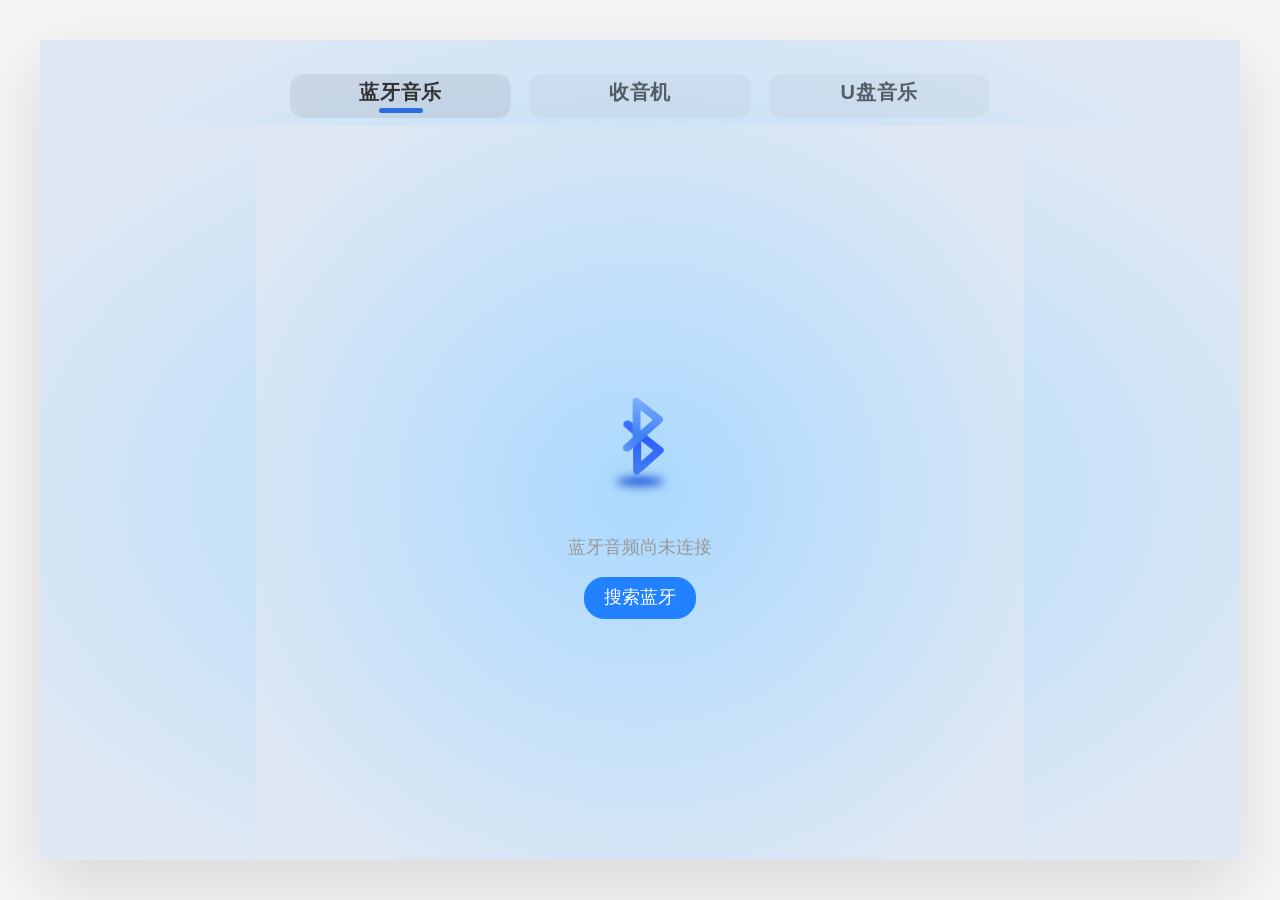
==== commit ab60383a: "music1.2" ====
--- a/app/src/main/assets/player/index.html
+++ b/app/src/main/assets/player/index.html
@@ -4,85 +4,32 @@
   <meta charset="UTF-8" />
   <meta name="viewport" content="width=device-width, initial-scale=1.0, viewport-fit=cover" />
   <title>三一音乐</title>
-  <link rel="stylesheet" href="./styles.css?v=20260720-flex" />
+  <link rel="stylesheet" href="./styles.css?v=20260804-radio-fav-design" />
 </head>
 <body>
   <main class="shell" aria-label="音乐播放器">
     <section class="player-panel" aria-labelledby="appTitle">
       <nav class="tabs" aria-label="音乐来源">
-        <button class="tab" data-module="bluetooth" type="button">蓝牙音乐</button>
+        <button class="tab is-active" data-module="bluetooth" type="button" aria-current="page">蓝牙音乐</button>
         <button class="tab" data-module="radio" type="button">收音机</button>
         <button class="tab" data-module="usb" type="button">U盘音乐</button>
-        <button class="tab is-active" data-module="local" type="button" aria-current="page">本地音乐</button>
       </nav>
-
-      <div class="hero module-panel is-active" id="localModule">
-        <div class="album-container">
-          <div class="album-wrap" id="dropZone">
-            <img class="album-art" src="./assets/album-cover.png" srcset="./assets/album-cover.png 1x, ./assets/album-cover.png 2x" sizes="(max-width: 767px) 42vw, (max-width: 1199px) 28vw, 220px" alt="专辑封面" />
-            <div class="drop-hint">
-              <strong>拖拽音频到这里</strong>
-              <span>支持 MP3 / WAV / OGG / M4A / LRC</span>
-            </div>
-          </div>
-          <div class="track-meta">
-            <h2 id="trackTitle">See You Again</h2>
-            <p id="trackArtist">Charlie Puth</p>
-          </div>
-        </div>
-      </div>
-
-      <div class="visualizer-row module-panel is-active" id="localVisualizer">
-        <canvas class="audio-visualizer" aria-hidden="true"></canvas>
-      </div>
 
       <div class="side-actions">
         <button class="track-action-button" id="favoritePanelBtn" type="button" title="收藏列表" aria-controls="favoritePanel" aria-expanded="false">
-          <svg viewBox="0 0 24 24" width="22" height="22" fill="currentColor"><path d="M12 21.35l-1.45-1.32C5.4 15.36 2 12.28 2 8.5 2 5.42 4.42 3 7.5 3c1.74 0 3.41.81 4.5 2.09C13.09 3.81 14.76 3 16.5 3 19.58 3 22 5.42 22 8.5c0 3.78-3.4 6.86-8.55 11.54L12 21.35z"/></svg>
+          <img src="./assets/favorite-list.svg" width="22" height="22" alt="收藏列表" />
         </button>
         <button class="track-action-button" id="playlistPanelBtn" type="button" title="播放列表" aria-controls="playlistPanel" aria-expanded="false">
-          <svg viewBox="0 0 24 24" width="22" height="22" fill="currentColor"><path d="M12 3v10.55c-.59-.34-1.27-.55-2-.55-2.21 0-4 1.79-4 4s1.79 4 4 4 4-1.79 4-4V7h4V3h-6z"/></svg>
+          <img src="./assets/playlist-list.svg" width="22" height="22" alt="播放列表" />
         </button>
       </div>
 
-      <section class="transport module-panel is-active" id="localTransport" aria-label="本地音乐播放控制">
-        <div class="progress-row">
-          <span id="currentTime">0:00</span>
-          <input id="progress" class="range progress" type="range" min="0" max="100" value="0" step="0.1" aria-label="播放进度" />
-          <span id="duration">0:00</span>
-        </div>
-        <div class="controls">
-          <button class="icon-button favorite-toggle" id="favoriteToggleBtn" type="button" title="收藏当前曲目" aria-pressed="false">♡</button>
-          <button class="icon-button" id="prevBtn" type="button" title="上一首">◀</button>
-          <button class="play-button" id="playPauseBtn" type="button" title="播放/暂停" aria-pressed="false">
-          <span class="play-icon" aria-hidden="true">▶</span>
-          <span class="pause-icon" aria-hidden="true">❚❚</span>
-        </button>
-          <button class="icon-button" id="nextBtn" type="button" title="下一首">▶</button>
-          <button class="icon-button play-mode-button" id="repeatBtn" type="button" title="顺序播放" aria-label="顺序播放" aria-pressed="false"><span class="sequence-icon" aria-hidden="true"><i></i><i></i><i></i></span></button>
-          <button class="visually-hidden" id="shuffleBtn" type="button" title="随机播放" aria-pressed="false" tabindex="-1">Shuffle</button>
-          <button class="visually-hidden" id="stopBtn" type="button" title="停止" tabindex="-1">Stop</button>
-        </div>
-        <div class="volume-row">
-          <span>音量</span>
-          <input id="volume" class="range" type="range" min="0" max="1" value="0.8" step="0.01" aria-label="音量" />
-          <strong id="volumeValue">80%</strong>
-        </div>
-      </section>
-
       <section class="feature-module usb-module module-panel" id="usbModule" aria-label="U盘音乐">
+        <div class="usb-bg-overlay" id="usbBgOverlay"></div>
         <div class="hero" id="usbHero">
           <div class="album-container">
             <div class="album-wrap" id="usbDropZone">
-              <img class="album-art" src="./assets/album-cover.png" srcset="./assets/album-cover.png 1x, ./assets/album-cover.png 2x" sizes="(max-width: 767px) 42vw, (max-width: 1199px) 28vw, 220px" alt="专辑封面" />
-              <div class="drop-hint">
-                <strong>等待USB设备连接</strong>
-                <span>支持 MP3 / WAV / OGG / M4A</span>
-              </div>
-            </div>
-            <div class="track-meta">
-              <h2 id="usbTrackTitle">未选择音乐</h2>
-              <p id="usbTrackMeta">等待USB设备连接</p>
+              <img class="album-art" id="usbAlbumArt" src="./assets/black-vinyl.png" alt="专辑封面" />
             </div>
           </div>
         </div>
@@ -90,6 +37,10 @@
           <canvas class="audio-visualizer" aria-hidden="true"></canvas>
         </div>
         <section class="transport module-panel" id="usbTransport" aria-label="U盘音乐播放控制">
+          <div class="track-meta">
+            <h2 id="usbTrackTitle"></h2>
+            <p id="usbTrackMeta"></p>
+          </div>
           <div class="progress-row">
             <span id="usbCurrentTime">0:00</span>
             <input id="usbProgress" class="range progress" type="range" min="0" max="100" value="0" step="0.1" aria-label="U盘播放进度" />
@@ -97,20 +48,20 @@
           </div>
           <div class="controls">
             <button class="icon-button favorite-toggle" id="usbFavoriteToggleBtn" type="button" title="收藏当前曲目" aria-pressed="false">♡</button>
-            <button class="icon-button" id="usbPrevBtn" type="button" title="上一首">◀</button>
-            <button class="play-button" id="usbPlayBtn" type="button" title="播放/暂停" aria-pressed="false">
-              <span class="play-icon" aria-hidden="true">▶</span>
-              <span class="pause-icon" aria-hidden="true">❚❚</span>
-            </button>
-            <button class="icon-button" id="usbNextBtn" type="button" title="下一首">▶</button>
-            <button class="icon-button play-mode-button" id="usbPlayModeBtn" type="button" title="顺序播放" aria-label="顺序播放" aria-pressed="false"><span class="sequence-icon" aria-hidden="true"><i></i><i></i><i></i></span></button>
+            <button class="icon-button usb-nav-btn" id="usbPrevBtn" type="button" title="上一首">
+              <img class="usb-btn-icon" src="./assets/usb-prev.svg" alt="上一首" />
+            </button>
+            <button class="play-button usb-play-btn" id="usbPlayBtn" type="button" title="播放" aria-pressed="false">
+              <img class="usb-play-icon" src="./assets/usb-play.svg" alt="播放" />
+              <span class="usb-pause-icon" aria-hidden="true">❚❚</span>
+            </button>
+            <button class="icon-button usb-nav-btn" id="usbNextBtn" type="button" title="下一首">
+              <img class="usb-btn-icon" src="./assets/usb-next.svg" alt="下一首" />
+            </button>
+            <button class="icon-button play-mode-button" id="usbPlayModeBtn" type="button" title="全部文件循环" aria-label="全部文件循环" aria-pressed="false"><span class="sequence-icon" aria-hidden="true"><i></i><i></i><i></i></span></button>
             <button class="visually-hidden" id="usbStopBtn" type="button" title="停止" tabindex="-1">Stop</button>
           </div>
-          <div class="volume-row">
-            <span>音量</span>
-            <input id="usbVolume" class="range" type="range" min="0" max="1" value="0.8" step="0.01" aria-label="U盘音量" />
-            <strong id="usbVolumeValue">80%</strong>
-          </div>
+          
         </section>
       </section>
       <section class="feature-module bluetooth-module module-panel" id="bluetoothModule" aria-label="蓝牙音乐">
@@ -144,7 +95,7 @@
               <button class="icon-button" id="btNextBtn" type="button" aria-label="下一首">Next</button>
             </div>
             <div class="bluetooth-mode-row">
-              <button class="bluetooth-mode-button" id="btPlayModeBtn" type="button">全部循环</button>
+              <button class="bluetooth-mode-button" id="btPlayModeBtn" type="button">全部文件循环</button>
               <button class="bluetooth-mode-button" id="btDisconnectBtn" type="button">断开连接</button>
             </div>
             <div class="module-volume bluetooth-volume">
@@ -152,8 +103,8 @@
               <strong id="btVolumeValue">70%</strong>
             </div>
           </div>
-          <p class="module-status bluetooth-status" id="btStatus">点击搜索蓝牙，查找可连接设备</p>
-          <div class="bluetooth-device-panel">
+          <p class="module-status bluetooth-status" id="btStatus" hidden></p>
+          <div class="bluetooth-device-panel" hidden>
             <div class="bluetooth-device-head"><span>可用设备</span><button class="bluetooth-refresh-button" id="btRefreshBtn" type="button">搜索设备</button></div>
             <ol class="device-list" id="btDeviceList" aria-live="polite"></ol>
           </div>
@@ -165,13 +116,13 @@
           <div class="radio-mode-row">
             <div class="radio-band-switch" role="group" aria-label="收音机模式"><button class="is-active" id="radioFmBtn" type="button">FM</button><button id="radioAmBtn" type="button">AM</button></div>
           </div>
-          <div class="radio-frequency-display"><span id="radioFrequency">87.0</span><div class="radio-meta-stack"><span id="radioStereo" class="stereo-icon" aria-hidden="true">ST</span><span id="radioSignal">3级</span><small id="radioUnit">MHz</small></div></div>
-          <div class="radio-program-info" aria-live="polite"><strong id="radioStationName">City FM</strong><span id="radioProgramName">Morning Live</span><small id="radioHostName">Host: Studio</small></div>
-          <div class="frequency-rail" aria-hidden="true"><span id="radioFreqMin">87.0</span><div class="frequency-track"><i id="radioNeedle"></i></div><span id="radioFreqMax">108.0</span></div>
-          <p class="module-status" id="radioStatus">收音机待机，点击播放开始调频</p>
+          <div class="radio-frequency-display"><span id="radioStereo" class="stereo-icon" aria-hidden="true">ST</span><span id="radioFrequency">87.0</span><small id="radioUnit">MHz</small></div>
+          <div class="frequency-rail" aria-hidden="true"><span id="radioFreqMin">87</span><div class="frequency-track"><div class="frequency-ruler" id="radioRuler"></div><i id="radioNeedle"></i></div><span id="radioFreqMax">108</span></div>
           <div class="radio-controls-row">
             <button class="icon-button" id="radioFavoriteBtn" type="button" title="收藏当前电台" aria-pressed="false">
-              <img src="assets/radio/favorite.png" alt="收藏" width="48" height="48"/>
+              <svg class="favorite-icon" viewBox="0 0 24 24" width="32" height="32" aria-hidden="true">
+                <path d="M12 21.35l-1.45-1.32C5.4 15.36 2 12.28 2 8.5 2 5.42 4.42 3 7.5 3c1.74 0 3.41.81 4.5 2.09C13.09 3.81 14.76 3 16.5 3 19.58 3 22 5.42 22 8.5c0 3.78-3.4 6.86-8.55 11.54L12 21.35z" fill="none" stroke="currentColor" stroke-width="2" stroke-linejoin="round"/>
+              </svg>
             </button>
             <div class="radio-controls-group">
               <button class="icon-button" id="radioPrevStationBtn" type="button" title="上一台">
@@ -181,14 +132,15 @@
                 <img src="assets/radio/tune-down.png" alt="微调频左" width="48" height="48"/>
               </button>
               <button class="play-button" id="radioPlayBtn" type="button" title="播放/暂停">
-                <img class="play-icon" src="assets/radio/play.png" alt="播放" width="56" height="56"/>
-                <div class="pause-icon" aria-hidden="true">
-                  <svg viewBox="0 0 70 70" width="56" height="56" fill="none">
-                    <circle cx="35" cy="35" r="35" fill="#2181FF"/>
-                    <path fill-rule="evenodd" clip-rule="evenodd" d="M28 20.571V48.8813C28 49.9173 29.1398 50.5496 30.0195 50.0001L35 47.0881V22.9119L30.0195 19.4521C29.1398 18.9026 28 19.535 28 20.571Z" fill="white"/>
-                    <path fill-rule="evenodd" clip-rule="evenodd" d="M42 20.571V48.8813C42 49.9173 43.1398 50.5496 44.0195 50.0001L49 47.0881V22.9119L44.0195 19.4521C43.1398 18.9026 42 19.535 42 20.571Z" fill="white"/>
-                  </svg>
-                </div>
+                <svg class="play-icon" viewBox="0 0 70 70" width="56" height="56" aria-hidden="true">
+                  <circle cx="35" cy="35" r="35" fill="#2181FF"/>
+                  <path d="M28 20.571V48.8813C28 49.9173 29.1398 50.5496 30.0195 50.0001L46.5 35L30.0195 19.9999C29.1398 19.4524 28 20.0848 28 21.1208Z" fill="white"/>
+                </svg>
+                <svg class="pause-icon" viewBox="0 0 70 70" width="56" height="56" aria-hidden="true">
+                  <circle cx="35" cy="35" r="35" fill="#2181FF"/>
+                  <rect x="26" y="20" width="7" height="30" rx="2" fill="white"/>
+                  <rect x="37" y="20" width="7" height="30" rx="2" fill="white"/>
+                </svg>
               </button>
               <button class="icon-button" id="radioTuneUpBtn" type="button" title="微调频右">
                 <img src="assets/radio/tune-up.png" alt="微调频右" width="48" height="48"/>
@@ -202,32 +154,110 @@
             </button>
           </div>
           <div class="radio-list-container">
-            <div class="radio-list-head"><h3>电台列表</h3><span id="radioModeLabel">全部电台</span></div>
+            <div class="radio-list-head"><h3>我的收藏</h3></div>
             <div class="preset-grid" id="presetGrid" aria-live="polite"></div>
           </div>
-          <div class="module-volume"><button class="radio-volume-step" id="radioVolumeDownBtn" type="button">-</button><span>音量</span><input id="radioVolume" class="range" type="range" min="0" max="1" value="0.6" step="0.01" aria-label="收音机音量" /><strong id="radioVolumeValue">60%</strong><button class="radio-volume-step" id="radioVolumeUpBtn" type="button">+</button></div>
+          <input id="radioVolume" class="range" type="range" min="0" max="1" value="0.6" step="0.01" aria-label="收音机音量" hidden /><strong id="radioVolumeValue" hidden>60%</strong>
+        </div>
+        <div class="radio-search-modal" id="radioSearchModal" hidden>
+          <div class="radio-search-overlay"></div>
+          <div class="radio-search-dialog" role="dialog" aria-modal="true" aria-label="电台搜索中">
+            <img class="radio-search-spinner" src="https://lanhu-oss-2537-2.lanhuapp.com/FigmaDDSSlicePNG929c876a50e83ec9208efd84152ed7b0.png" alt="" />
+            <span class="radio-search-text">电台搜索中</span>
+          </div>
         </div>
       </section>
 
     </section>
 
     <aside class="drawer-panel favorite-panel" id="favoritePanel" aria-labelledby="favoriteTitle" aria-hidden="true">
-      <div class="playlist-head"><div><p class="eyebrow">Favorite List</p><h2 id="favoriteTitle">收藏列表 <span id="favoriteCount">(0)</span></h2></div><button class="drawer-close" data-close-panel type="button" title="关闭收藏列表">×</button></div>
+      <div class="sheet-handle" data-drag-handle="favorite" role="slider" aria-label="拖动收起面板" tabindex="0">
+        <span class="sheet-handle-bar" aria-hidden="true"></span>
+      </div>
+      <div class="playlist-head sheet-head">
+        <div class="sheet-head-left">
+          <div class="sheet-batch-bar" id="favoriteBatchBar" hidden>
+            <button class="track-select-checkbox batch-select-all" id="favoriteSelectAllBtn" type="button" aria-label="全选"></button>
+            <span class="batch-select-label" id="favoriteSelectLabel">全选</span>
+          </div>
+          <div class="sheet-normal-controls">
+            <button class="sheet-play-btn" id="favoritePlayBtn" type="button" title="播放/暂停" aria-pressed="false">
+              <img class="sheet-icon-play" src="./assets/playlist-icons/play.svg" alt="播放" />
+              <img class="sheet-icon-pause" src="./assets/playlist-icons/pause.svg" alt="暂停" />
+            </button>
+            <h2 id="favoriteTitle">收藏列表 <span id="favoriteCount">(0)</span></h2>
+            <div class="sheet-mode-wrapper">
+              <button class="sheet-mode-btn" id="favoritePlayModeBtn" type="button" title="顺序播放" aria-label="顺序播放">
+                <span class="sheet-mode-icon" aria-hidden="true"></span>
+              </button>
+              <span class="sheet-mode-label" id="favoriteModeLabel">全部文件循环</span>
+            </div>
+          </div>
+        </div>
+        <div class="sheet-head-right">
+          <button class="sheet-edit-btn" id="favoriteEditBtn" type="button" title="编辑" aria-label="编辑">
+            <img class="sheet-icon-edit" src="./assets/playlist-icons/edit.svg" alt="编辑" />
+          </button>
+          <div class="sheet-batch-actions" id="favoriteBatchActions" hidden>
+            <button class="batch-remove-btn" id="favoriteBatchDeleteBtn" type="button" title="移除" aria-label="移除" disabled>移除</button>
+            <button class="batch-cancel-btn" id="favoriteCancelBtn" type="button" title="取消" aria-label="取消">取消</button>
+          </div>
+        </div>
+      </div>
       <ol class="playlist" id="favoriteList" aria-live="polite"></ol>
     </aside>
 
     <aside class="drawer-panel playlist-panel" id="playlistPanel" aria-labelledby="playlistTitle" aria-hidden="true">
-      <div class="playlist-head"><div><p class="eyebrow">Music List</p><h2 id="playlistTitle">音乐列表 <span id="trackCount">(0)</span></h2></div><label class="import-button" id="importButton">导入音乐<input id="fileInput" type="file" accept="audio/*,.mp3,.wav,.ogg,.m4a,.aac,.flac,.opus" multiple /></label><button class="scan-button" id="playlistScanBtn" type="button">扫描文件</button><button class="drawer-close" data-close-panel type="button" title="关闭播放列表">×</button></div>
-      <div class="playlist-tools"><input id="searchInput" type="search" placeholder="搜索歌曲或歌手" aria-label="搜索播放列表" /><button id="clearBtn" type="button">清空列表</button><button id="usbSortBtn" type="button" class="sort-button">排序</button></div>
-      <section class="import-progress-panel" id="importProgressPanel" aria-live="polite" aria-hidden="true"><div class="import-progress-head"><strong id="importProgressTitle">导入准备中</strong><span id="importProgressCount">0/0</span></div><div class="import-progress-bar" aria-hidden="true"><i id="importProgressFill"></i></div><ol class="import-status-list" id="importStatusList"></ol><div class="import-result" id="importResult" hidden><p id="importResultSummary"></p><ul id="importFailedList"></ul></div></section>
+      <div class="sheet-handle" data-drag-handle="playlist" role="slider" aria-label="拖动收起面板" tabindex="0">
+        <span class="sheet-handle-bar" aria-hidden="true"></span>
+      </div>
+      <div class="playlist-head sheet-head">
+        <div class="sheet-head-left">
+          <div class="sheet-batch-bar" id="playlistBatchBar" hidden>
+            <button class="track-select-checkbox batch-select-all" id="playlistSelectAllBtn" type="button" aria-label="全选"></button>
+            <span class="batch-select-label" id="playlistSelectLabel">全选</span>
+          </div>
+          <div class="sheet-normal-controls">
+            <button class="sheet-play-btn" id="playlistPlayBtn" type="button" title="播放/暂停" aria-pressed="false">
+              <img class="sheet-icon-play" src="./assets/playlist-icons/play.svg" alt="播放" />
+              <img class="sheet-icon-pause" src="./assets/playlist-icons/pause.svg" alt="暂停" />
+            </button>
+            <h2 id="playlistTitle">音乐列表 <span id="trackCount">(0)</span></h2>
+            <div class="sheet-mode-wrapper">
+              <button class="sheet-mode-btn" id="playlistPlayModeBtn" type="button" title="顺序播放" aria-label="顺序播放">
+                <span class="sheet-mode-icon" aria-hidden="true"></span>
+              </button>
+              <span class="sheet-mode-label" id="playlistModeLabel">全部文件循环</span>
+            </div>
+          </div>
+        </div>
+        <div class="sheet-head-right">
+          <button class="sheet-edit-btn" id="playlistEditBtn" type="button" title="编辑" aria-label="编辑">
+            <img class="sheet-icon-edit" src="./assets/playlist-icons/edit.svg" alt="编辑" />
+          </button>
+          <div class="sheet-batch-actions" id="playlistBatchActions" hidden>
+            <button class="batch-remove-btn" id="playlistBatchDeleteBtn" type="button" title="移除" aria-label="移除" disabled>移除</button>
+            <button class="batch-cancel-btn" id="playlistCancelBtn" type="button" title="取消" aria-label="取消">取消</button>
+          </div>
+        </div>
+      </div>
       <ol class="playlist" id="playlist" aria-live="polite"></ol>
-      <footer class="tips"><span>Space 播放/暂停</span><span>← / → 快退快进</span><span>↑ / ↓ 调节音量</span></footer>
     </aside>
 
     <div class="usb-toast" id="usbToast" role="status" aria-live="polite"></div>
     <button class="drawer-backdrop" id="drawerBackdrop" type="button" aria-label="关闭面板"></button>
-    <audio id="audio"></audio>
-    <script src="./app.js?v=20260721-final"></script>
+    <div class="confirm-dialog" id="confirmDialog" hidden>
+      <div class="confirm-backdrop"></div>
+      <div class="confirm-box" role="dialog" aria-modal="true">
+        <p id="confirmMessage" class="confirm-message">确定要移除1首歌吗？</p>
+        <div class="confirm-actions">
+          <button class="confirm-btn-cancel" id="confirmCancelBtn" type="button">取消</button>
+          <button class="confirm-btn-ok" id="confirmOkBtn" type="button">确定</button>
+        </div>
+      </div>
+    </div>
   </main>
+  <audio id="audio">
+  <script src="./app.js?v=20260727-remove-local"></script>
 </body>
 </html>
--- a/app/src/main/assets/player/styles.css
+++ b/app/src/main/assets/player/styles.css
@@ -86,8 +86,8 @@
   --radio-frequency-track: rgba(255, 255, 255, 0.16);
   --radio-frequency-bar: #919191;
   --radio-frequency-bar-dot: #919191;
-  --radio-frequency-thumb: #fff;
-  --radio-frequency-thumb-shadow: rgba(255, 255, 255, 0.12);
+  --radio-frequency-thumb: #e74c3c;
+  --radio-frequency-thumb-shadow: rgba(231, 76, 60, 0.2);
   --radio-presets-bg: transparent;
   --radio-presets-text: #ada8ad;
   --radio-presets-active-bg: #1a1c1d;
@@ -95,14 +95,23 @@
   --radio-presets-favorite-text: #e1e1e1;
   --radio-presets-signal: rgba(255, 255, 255, 0.18);
   --radio-presets-signal-active: #fff;
+  --radio-presets-card-bg: rgba(255, 255, 255, 0.12);
+  --radio-presets-card-border: rgba(255, 255, 255, 0.18);
+  --radio-presets-playing-bg: #2d6cdf;
+  --radio-presets-playing-text: #ffffff;
+  --radio-presets-playing-eq: #ffffff;
+  --radio-presets-playing-shadow: rgba(45, 108, 223, 0.32);
   --radio-empty-text: #ada8ad;
   --radio-empty-bg: rgba(255, 255, 255, 0.04);
+  --radio-list-bg: rgba(204, 217, 234, 0.08);
+  --radio-list-bg-active: #CCD9EA;
   --radio-stage-controls-bg: rgba(255, 255, 255, 0.15);
   --radio-stage-controls-text: #ffffff;
   --radio-stage-play-bg: #f7f7f8;
   --radio-stage-play-text: #111;
   --radio-stage-play-border: rgba(255, 255, 255, 0.82);
   --radio-stage-volume-bg: #2b2c37;
+  --radio-stage-volume-fill: #ffffff;
   --radio-stage-volume-thumb-shadow: none;
   --radio-controls-group-bg: rgba(255, 255, 255, 0.08);
   --radio-controls-icon-color: #ffffff;
@@ -110,7 +119,7 @@
   --radio-controls-icon-hover-bg: rgba(255, 255, 255, 0.15);
   --radio-controls-icon-active-bg: rgba(255, 255, 255, 0.2);
   --radio-controls-icon-filter: invert(0.95) hue-rotate(180deg);
-  --bluetooth-bg: #000;
+  --bluetooth-bg: radial-gradient(61.96% 61.96% at 50% 50%, #064A82 0%, #0E0E0E 100%);
   --bluetooth-text: #fff;
   --bluetooth-muted: #bababa;
   --bluetooth-muted-strong: #d8d8d8;
@@ -148,14 +157,13 @@
   --dialog-bg: rgba(17, 23, 42, 0.96);
   --dialog-now-playing-bg: rgba(8, 12, 27, 0.42);
   --dialog-summary-bg: rgba(8, 12, 27, 0.36);
-  --import-panel-bg: rgba(8, 12, 27, 0.46);
   --playlist-input-bg: rgba(13, 18, 34, 0.82);
   --preset-name-color: rgba(255, 255, 255, 0.56);
   --blue-hover: #377cff;
-  --import-error-text: #ffb1b1;
   --bluetooth-device-meta-color: #f2f6ff;
   --bluetooth-track-meta-color: #d8e2ff;
   --bluetooth-track-meta-playing-color: #828282;
+  --icon-filter: brightness(0) invert(1);
   /* Native Android injects the real status-bar inset; CSS env() remains as a browser fallback. */
   --native-status-bar-top: 24px;
   --status-gap: 8px;
@@ -193,26 +201,18 @@
   align-items: center;
   justify-content: center;
 }
-body:not(.module-local) #localModule,
-body:not(.module-local) #localTransport {
-  display: none !important;
-}
-
 body.module-bluetooth .bluetooth-module { display: flex; align-items: center; justify-content: center; }
 body.module-radio .radio-module { display: flex; align-items: center; justify-content: center; }
 body.module-usb .usb-module { display: block; }
-body.module-usb #localModule,
-body.module-usb #localTransport {
-  display: none !important;
-}
 body.module-radio .side-actions { display: none; }
-
-.tabs { position: absolute; left: max(16px, env(safe-area-inset-left)); right: max(16px, env(safe-area-inset-right)); top: var(--status-safe-top); z-index: 5; display: grid; grid-template-columns: repeat(4, minmax(0, 1fr)); gap: 8px; max-width: 680px; margin: 0 auto; }
+body.module-bluetooth .side-actions { display: none; }
+
+.tabs { position: absolute; left: max(16px, env(safe-area-inset-left)); right: max(16px, env(safe-area-inset-right)); top: var(--status-safe-top); z-index: 5; display: grid; grid-template-columns: repeat(3, minmax(0, 1fr)); gap: 8px; max-width: 680px; margin: 0 auto; }
 .tab { position: relative; min-height: 44px; padding: 0 8px 8px; border-radius: 14px; color: var(--white-58); background: var(--white-03); font-size: clamp(14px, 4vw, 18px); font-weight: 600; letter-spacing: .04em; }
 .tab.is-active { color: var(--text); background: var(--white-07); }
 .tab.is-active::after { position: absolute; left: 50%; bottom: 5px; width: 44px; height: 5px; content: ""; border-radius: 999px; transform: translateX(-50%); background: var(--blue); }
 
-.hero { position: absolute; left: 16px; right: 16px; top: max(clamp(88px, 13dvh, 132px), calc(var(--module-safe-top) + 12px)); bottom: 340px; display: flex; flex-direction: row; align-items: center; justify-content: center; gap: 24px; text-align: center; }
+.hero { position: absolute; left: 16px; right: 16px; top: max(clamp(88px, 13dvh, 132px), calc(var(--module-safe-top) + 12px)); bottom: 380px; display: flex; flex-direction: row; align-items: center; justify-content: center; gap: 24px; text-align: center; }
 .hero .album-container { display: flex; flex-direction: column; align-items: center; gap: 16px; }
 .hero .album-wrap { flex-shrink: 0; }
 .hero .track-meta { text-align: center; }
@@ -224,18 +224,19 @@
   left: 16px;
   right: 16px;
   bottom: calc(max(18px, env(safe-area-inset-bottom)) + 180px);
-  height: 160px;
+  height: 220px;
   display: flex;
   align-items: center;
   justify-content: center;
   pointer-events: none;
+  overflow: hidden;
 }
 
 .visualizer-row .audio-visualizer {
   width: 100%;
   height: 100%;
   opacity: 0;
-  transition: opacity 0.3s ease;
+  transition: opacity 0.35s ease;
 }
 
 .visualizer-row .audio-visualizer.is-active {
@@ -264,19 +265,17 @@
 .track-action-button:hover, .track-action-button:focus-visible, .track-action-button.is-active { color: var(--white); background: rgba(45,108,223,.22); }
 
 
-.transport { position: absolute; left: 16px; right: 16px; bottom: calc(max(18px, env(safe-area-inset-bottom)) + 55px); display: flex; flex-direction: column; gap: 32px; }  // 运度条底部32px
+.transport { position: absolute; left: 16px; right: 16px; bottom: calc(max(18px, env(safe-area-inset-bottom)) + 55px); display: flex; flex-direction: column; gap: 32px; }
 .progress-row { display: grid; grid-template-columns: 42px minmax(0, 1fr) 42px; align-items: center; gap: 10px; color: var(--muted-strong); font-size: 14px; font-variant-numeric: tabular-nums; }
 .progress-row span:first-child { text-align: right; }
 .range { width: 100%; height: 8px; appearance: none; border-radius: 999px; background: linear-gradient(to right, var(--text) var(--fill, 0%), var(--progress-bg) var(--fill, 0%)); outline: none; }
-.range::-webkit-slider-thumb { width: 15px; height: 15px; appearance: none; border: 0; border-radius: 50%; background: var(--progress-thumb); box-shadow: 0 0 0 1px var(--progress-thumb-shadow); }
-.range::-moz-range-thumb { width: 15px; height: 15px; border: 0; border-radius: 50%; background: var(--progress-thumb); box-shadow: 0 0 0 1px var(--progress-thumb-shadow); }
-.module-volume .range::-webkit-slider-thumb { box-shadow: none; }
-.module-volume .range::-moz-range-thumb { box-shadow: none; }
+.range::-webkit-slider-thumb { width: 20px; height: 20px; appearance: none; border: 0; border-radius: 50%; background: var(--progress-thumb); box-shadow: none; }
+.range::-moz-range-thumb { width: 20px; height: 20px; border: 0; border-radius: 50%; background: var(--progress-thumb); box-shadow: none; }
 .controls { display: grid; grid-template-columns: repeat(5, minmax(44px, 1fr)); align-items: center; justify-items: center; gap: 10px; width: 100%; max-width: 620px; margin: 0 auto; }
-.icon-button, .play-button, .import-button, .playlist-tools button, .drawer-close, .side-button, .feature-button, .device-connect, .preset-button, .mini-button { display: inline-flex; align-items: center; justify-content: center; transition: background-color 160ms ease, color 160ms ease, opacity 160ms ease, transform 160ms ease, box-shadow 160ms ease; }
+.icon-button, .play-button, .playlist-tools button, .drawer-close, .side-button, .feature-button, .device-connect, .preset-button, .mini-button { display: inline-flex; align-items: center; justify-content: center; transition: background-color 160ms ease, color 160ms ease, opacity 160ms ease, transform 160ms ease, box-shadow 160ms ease; }
 .icon-button { width: 48px; height: 48px; padding: 0; border-radius: 50%; color: var(--text); background: var(--white-06); font-size: 26px; line-height: 1; }
 .icon-button:hover, .icon-button:focus-visible, .icon-button[aria-pressed="true"] { color: var(--text); background: rgba(45,108,223,.24); }
-.play-mode-button { color: var(--text); font-size: 0; font-weight: 700; } 
+.play-mode-button { color: var(--text); font-size: 0; font-weight: 700; }
 .play-mode-button[data-mode="loop"] { background: rgba(45,108,223,.3); }
 .play-mode-button[data-mode="single"] { background: rgba(126,226,168,.2); }
 .play-mode-button[data-mode="random"] { background: rgba(255,255,255,.13); }
@@ -290,12 +289,24 @@
 .favorite-toggle { color: var(--white); background: transparent; font-size: 34px; text-shadow: 0 0 0 rgba(0,0,0,0); }
 .favorite-toggle[aria-pressed="false"] { color: var(--white); background: transparent; }
 .favorite-toggle[aria-pressed="true"] { color: var(--danger); background: rgba(230,0,0,.12); animation: heartPulse 240ms ease; }
-.play-button { width: 68px; height: 68px; padding-left: 4px; border-radius: 50%; color: var(--white); background: var(--blue); font-size: 32px; line-height: 1; box-shadow: 0 14px 34px rgba(45,108,223,.28); display: flex; align-items: center; justify-content: center; }
+.play-button { width: 68px; height: 68px; padding-left: 4px; border-radius: 50%; color: var(--white); background: var(--blue); font-size: 32px; line-height: 1; display: flex; align-items: center; justify-content: center; }
 .play-button:hover, .play-button:focus-visible { background: var(--blue-hover); }
 .play-button:active { background: var(--blue-press); }
 .play-button .pause-icon { display: none; }
 .play-button.is-playing .play-icon { display: none; }
 .play-button.is-playing .pause-icon { display: inline; }
+body.module-usb .play-button { box-shadow: 0 14px 34px rgba(45,108,223,.28); }
+body.module-usb .play-button:hover, body.module-usb .play-button:focus-visible { box-shadow: 0 14px 34px rgba(45,108,223,.28); }
+body.module-usb .play-button:active { box-shadow: 0 8px 18px rgba(45,108,223,.22); }
+
+.usb-nav-btn { width: 48px; height: 48px; padding: 0; border-radius: 50%; background: transparent; display: inline-flex; align-items: center; justify-content: center; }
+.usb-btn-icon { width: 28px; height: 28px; display: block; }
+.usb-play-btn { width: 68px; height: 68px; padding: 0; border-radius: 50%; background: transparent; display: inline-flex; align-items: center; justify-content: center; }
+.usb-play-btn .usb-play-icon { display: block; width: 68px; height: 68px; }
+.usb-play-btn .usb-pause-icon { display: none; font-size: 24px; color: #333; }
+.usb-play-btn.is-playing .usb-play-icon { display: none; }
+.usb-play-btn.is-playing .usb-pause-icon { display: block; width: 24px; height: 24px; position: relative; }
+.usb-play-btn .usb-pause-icon::before { content: ''; position: absolute; left: 4px; top: 0; width: 6px; height: 24px; background: #2181FF; border-radius: 2px; box-shadow: 10px 0 0 #2181FF; }
 
 .placeholder-overlay {
   position: absolute;
@@ -315,28 +326,83 @@
 
 .drawer-backdrop { position: absolute; inset: 0; z-index: 6; background: var(--black-3); opacity: 0; pointer-events: none; transition: opacity 220ms ease; }
 .shell.has-drawer .drawer-backdrop { opacity: 1; pointer-events: auto; }
-.drawer-panel { position: absolute; top: 0; right: 0; z-index: 7; width: min(92vw, 420px); height: 100%; display: flex; min-width: 0; flex-direction: column; padding: max(22px, env(safe-area-inset-top)) 18px max(22px, env(safe-area-inset-bottom)); background: var(--surface-strong); border-left: 1px solid var(--line); box-shadow: -28px 0 68px var(--black-44); transform: translateX(104%); opacity: 0; pointer-events: none; transition: transform 260ms cubic-bezier(.22,1,.36,1), opacity 200ms ease; }
-.drawer-panel.is-open { transform: translateX(0); opacity: 1; pointer-events: auto; }
+.drawer-panel { position: absolute; bottom: 0; left: 0; right: 0; z-index: 7; height: 605px; display: flex; min-width: 0; flex-direction: column; padding: 8px 18px max(22px, env(safe-area-inset-bottom)); background: var(--surface-strong); border-top-left-radius: 20px; border-top-right-radius: 20px; box-shadow: 0 -12px 40px var(--black-44); transform: translateY(100%); opacity: 0; pointer-events: none; transition: transform 300ms cubic-bezier(.22,1,.36,1), opacity 200ms ease; overflow: hidden; }
+.drawer-panel.is-open { transform: translateY(0); opacity: 1; pointer-events: auto; }
+.drawer-panel.is-dragging { transition: none; }
+.drawer-panel.is-hidden { transform: translateY(calc(100% - 30px)); }
+.sheet-handle { display: flex; align-items: center; justify-content: center; padding: 8px 0 12px; cursor: grab; touch-action: pan-y; user-select: none; }
+.sheet-handle:active { cursor: grabbing; }
+.sheet-handle-bar { display: block; width: 40px; height: 4px; border-radius: 2px; background: var(--muted); opacity: 0.5; }
+.sheet-head { display: flex; align-items: center; justify-content: space-between; gap: 10px; padding-bottom: 12px; border-bottom: 1px solid var(--line); flex-shrink: 0; }
+.sheet-head-left { display: flex; align-items: center; gap: 10px; min-width: 0; }
+.sheet-head-left h2 { font-size: clamp(18px, 5vw, 22px); font-weight: 700; line-height: 1.25; margin-right: 4px; }
+.sheet-head-right { display: flex; align-items: center; gap: 10px; flex-shrink: 0; }
+.sheet-play-btn { width: 36px; height: 36px; padding: 0; border-radius: 50%; color: var(--white); background: var(--blue); display: inline-flex; align-items: center; justify-content: center; transition: background-color 160ms ease, transform 160ms ease; }
+.sheet-play-btn:hover { background: var(--blue-hover); }
+.sheet-play-btn:active { transform: scale(0.94); }
+.sheet-play-btn .sheet-icon-pause { display: none; }
+.sheet-play-btn[aria-pressed="true"] .sheet-icon-play { display: none; }
+.sheet-play-btn[aria-pressed="true"] .sheet-icon-pause { display: block; }
+.sheet-play-btn img { width: 18px; height: 18px; filter: brightness(0) invert(1); }
+.sheet-mode-wrapper { display: inline-flex; align-items: center; gap: 6px; }
+.sheet-mode-btn { width: 36px; height: 36px; padding: 0; border-radius: 50%; color: var(--muted-strong); background: var(--white-08); display: inline-flex; align-items: center; justify-content: center; transition: background-color 160ms ease, color 160ms ease; }
+.sheet-mode-btn:hover { background: var(--white-14); color: var(--text); }
+.sheet-mode-btn svg { width: 20px; height: 20px; }
+.sheet-mode-btn[data-mode="loop-list"] { background: var(--white-08); color: var(--muted-strong); }
+.sheet-mode-btn[data-mode="loop-single"] { background: rgba(45,108,223,.24); color: var(--blue); }
+.sheet-mode-btn[data-mode="shuffle"] { background: rgba(255,255,255,.12); color: var(--text); }
+.sheet-mode-label { font-size: 13px; color: var(--muted); font-weight: 500; min-width: 30px; }
+.sheet-edit-btn { width: 36px; height: 36px; padding: 0; border-radius: 50%; color: var(--muted-strong); background: var(--white-08); display: inline-flex; align-items: center; justify-content: center; transition: background-color 160ms ease, color 160ms ease; }
+.sheet-edit-btn:hover { background: var(--white-14); color: var(--text); }
+.sheet-edit-btn.is-active { background: var(--blue); color: var(--white); }
+.sheet-edit-btn img { width: 18px; height: 18px; filter: var(--icon-filter); }
+.sheet-batch-bar { display: none; align-items: center; gap: 10px; flex: 1; padding-left: 8px; }
+.sheet-batch-bar:not([hidden]) { display: inline-flex; }
+.batch-select-all { flex-shrink: 0; width: 18px; height: 18px; display: inline-flex !important; align-items: center; justify-content: center; border-width: 1.5px; }
+.batch-select-label { font-size: 24px; color: var(--text); font-weight: 600; line-height: 1.5; }
+.sheet-batch-actions { display: none; align-items: center; gap: 70px; }
+.sheet-batch-actions:not([hidden]) { display: inline-flex; }
+.batch-remove-btn { padding: 0; border-radius: 0; color: var(--text); background: transparent; font-size: 18px; font-weight: 500; font-family: -apple-system, BlinkMacSystemFont, "Segoe UI", Roboto, sans-serif; line-height: 1.5; border: none; cursor: pointer; transition: color 80ms ease, opacity 80ms ease; }
+.batch-remove-btn:hover { opacity: 0.7; }
+.batch-remove-btn:disabled { color: var(--muted); cursor: not-allowed; opacity: 0.5; }
+.batch-cancel-btn { padding: 0; border-radius: 0; color: var(--text); background: transparent; font-size: 18px; font-weight: 500; font-family: -apple-system, BlinkMacSystemFont, "Segoe UI", Roboto, sans-serif; line-height: 1.5; border: none; cursor: pointer; transition: color 160ms ease, opacity 160ms ease; }
+.batch-cancel-btn:hover { opacity: 0.7; }
+.sheet-normal-controls { display: inline-flex; align-items: center; gap: 8px; }
+.drawer-panel.is-batch-mode .sheet-normal-controls { display: none; }
+.drawer-panel.is-batch-mode .sheet-edit-btn { display: none; }
+.playlist-tools { flex-shrink: 0; }
+.playlist { flex: 1; min-height: 0; margin: 0; padding: 8px 4px 0; list-style: none; overflow-y: auto; overscroll-behavior: contain; touch-action: pan-y; }
+.playlist::-webkit-scrollbar, .device-list::-webkit-scrollbar { width: 4px; }
+.playlist::-webkit-scrollbar-thumb, .device-list::-webkit-scrollbar-thumb { border-radius: 999px; background: var(--scrollbar-thumb); }
 .usb-toast { position: absolute; left: 50%; top: calc(var(--status-safe-top) + 54px); z-index: 12; max-width: min(86vw, 520px); padding: 10px 16px; border: 1px solid var(--white-14); border-radius: 999px; color: var(--white); background: var(--black-86); box-shadow: 0 14px 34px var(--black-32); opacity: 0; pointer-events: none; transform: translate(-50%, -12px); transition: opacity 180ms ease, transform 180ms ease; }
 .usb-toast.is-visible { opacity: 1; transform: translate(-50%, 0); }
 .feature-module.usb-module { display: none; position: absolute; inset: 0; left: 0; right: 0; top: 0; bottom: 0; overflow: visible; padding: 0; }
 body.module-usb .feature-module.usb-module { display: block; }
-.usb-module .hero { position: absolute; left: 16px; right: 16px; top: max(clamp(88px, 13dvh, 132px), calc(var(--module-safe-top) + 12px)); bottom: 340px; display: flex; flex-direction: row; align-items: center; justify-content: center; gap: 24px; text-align: center; }
-.usb-module .visualizer-row { position: absolute; left: 16px; right: 16px; bottom: calc(max(18px, env(safe-area-inset-bottom)) + 220px); height: 180px; display: flex; align-items: center; justify-content: center; pointer-events: none; }
+.usb-module {
+  background: radial-gradient(61.96% 61.96% at 50% 50%, #064A82 0%, #0E0E0E 100%);
+  border-radius: 0px 0px 0px 0px;
+}
+.usb-bg-overlay { position: absolute; inset: 0; z-index: 0; background-image: none; background-size: cover; background-position: center; filter: blur(40px); opacity: 0; transition: opacity 400ms ease; pointer-events: none; }
+.usb-bg-overlay.is-active { opacity: 0.3; }
+.usb-module > .hero, .usb-module > .visualizer-row, .usb-module > .transport { z-index: 1; }
+.usb-module .hero { position: absolute; left: 16px; right: 16px; top: calc(max(clamp(88px, 13dvh, 132px), calc(var(--module-safe-top) + 12px)) + 20px); bottom: calc(max(18px, env(safe-area-inset-bottom)) + 550px); display: flex; flex-direction: row; align-items: center; justify-content: center; gap: 24px; text-align: center; z-index: 2; }
+.usb-module .visualizer-row { position: absolute; left: 16px; right: 16px; bottom: calc(max(18px, env(safe-area-inset-bottom)) + 300px); height: 200px; display: flex; align-items: center; justify-content: center; pointer-events: none; overflow: hidden; }
 .usb-module .hero .album-container { display: flex; flex-direction: column; align-items: center; gap: 16px; }
-.usb-module .hero .album-wrap { flex-shrink: 0; }
-.usb-module .hero .track-meta { text-align: center; }
-@media (orientation: landscape) and (max-height: 640px) {
-  .usb-module .transport { left: 52%; right: 28px; bottom: 42px; top: max(76px, calc(var(--module-safe-top) + 8px)); }
-}
-
-@media (min-width: 768px) {
-  .usb-module .transport { left: 72px; right: 72px; bottom: 56px; }
-}
-
-@media (min-width: 1200px) {
-  .usb-module .transport { left: 52%; right: 7%; top: 164px; bottom: 108px; }
-}
+.usb-module .hero .album-wrap { flex-shrink: 0; width: 360px; height: 360px; aspect-ratio: auto; background: url("./assets/black-vinyl.png") center / contain no-repeat; box-shadow: none; display: flex; align-items: center; justify-content: center; }
+.usb-module .hero .album-wrap::before { display: none; }
+.usb-module .hero .album-wrap::after { display: none; }
+.usb-module .hero .album-art { width: 33%; height: 33%; border-radius: 50%; object-fit: cover; box-shadow: none; display: none; }
+.usb-module .hero .album-art.has-cover { display: block; }
+.usb-module .transport { gap: 16px; }
+.usb-module .transport .track-meta { text-align: left; gap: 10px; align-self: flex-start; }
+.usb-module .progress-row {margin-bottom: 48px; /* 增大此值可将进度条上移 */}
+.usb-module .progress-row .range { height: 4px; background: linear-gradient(to right, #2181FF var(--fill, 0%), #E0E8F3 var(--fill, 0%)); }
+.usb-module .progress-row .range::-webkit-slider-thumb { width: 12px; height: 12px; background: #2181FF; }
+.usb-module .progress-row .range::-moz-range-thumb { width: 12px; height: 12px; background: #2181FF; border: 0; }
+body.module-usb .side-actions { flex-direction: row; gap: 30px; top: auto; transform: none; bottom: calc(max(18px, env(safe-area-inset-bottom)) + 220px); right: 35px; }
+body.module-usb .side-actions .track-action-button { width: 50px; height: 50px; border-radius: 12px; background: transparent; box-shadow: none; }
+body.module-usb .side-actions .track-action-button img { width: 32px; height: 32px; }
+body.module-usb .play-mode-button, body.module-usb .play-mode-button[data-mode="loop"], body.module-usb .play-mode-button[data-mode="single"], body.module-usb .play-mode-button[data-mode="random"], body.module-usb .play-mode-button[data-mode="list"] { background: transparent; box-shadow: none; }
 .usb-summary { display: none; }
 .usb-folder-list { display: none; }
 .usb-folder-item { margin-top: 10px; overflow: hidden; border: 1px solid var(--white-1); border-radius: 18px; background: rgba(255,255,255,.05); }
@@ -350,63 +416,71 @@
 .usb-song-item.is-active { color: var(--text); }
 .usb-song-item strong, .usb-song-item span { overflow: hidden; text-overflow: ellipsis; white-space: nowrap; }
 .usb-song-item span { color: var(--muted); font-size: 12px; }
-.playlist-head, .playlist-tools, .tips { display: flex; align-items: center; }
-.playlist-head { justify-content: space-between; gap: 10px; }
-.playlist-head .eyebrow { display: block; color: var(--muted); font-size: 12px; letter-spacing: .18em; text-transform: uppercase; }
-.playlist-head h2 { margin-top: 6px; font-size: clamp(21px, 6vw, 26px); font-weight: 700; line-height: 1.25; }
-#trackCount, #favoriteCount { color: var(--muted); font-size: 16px; }
-.import-button { position: relative; flex: 0 0 auto; min-width: 88px; height: 44px; padding: 0 14px; overflow: hidden; border-radius: 999px; color: var(--white); background: var(--blue); font-size: 14px; font-weight: 700; cursor: pointer; }
-.import-button input { position: absolute; inset: 0; opacity: 0; cursor: pointer; }
-.playlist-head .scan-button { flex: 0 0 auto; min-width: 88px; height: 44px; padding: 0 14px; border-radius: 999px; color: var(--white); background: var(--blue); font-size: 14px; font-weight: 700; cursor: pointer; display: none; }
-body.module-usb .playlist-head .scan-button { display: inline-flex; align-items: center; justify-content: center; }
-body.module-usb .playlist-head .import-button { display: none; }
-.drawer-close { flex: 0 0 auto; width: 44px; height: 44px; border-radius: 50%; color: var(--text); background: var(--white-09); font-size: 26px; }
-.playlist-tools { gap: 10px; margin-top: 20px; }
-.playlist-tools input { width: 100%; min-width: 0; height: 44px; padding: 0 14px; border: 1px solid var(--line); border-radius: 14px; color: var(--text); background: var(--playlist-input-bg); outline: none; font-size: 15px; }
-.playlist-tools button { flex: 0 0 auto; min-height: 44px; padding: 0 14px; border-radius: 14px; color: var(--muted-strong); background: var(--white-08); }
-.playlist-tools .scan-button { color: var(--blue); background: rgba(45,108,223,.18); }
-.playlist-tools .sort-button { display: none; }
-body.module-usb .playlist-tools .sort-button { display: inline-flex; align-items: center; justify-content: center; color: var(--blue); background: rgba(45,108,223,.18); }
-.playlist-tools .scan-button:hover, .playlist-tools .scan-button:focus-visible { background: rgba(45,108,223,.28); }
-.import-progress-panel { display: none; margin-top: 14px; padding: 12px; border: 1px solid var(--white-12); border-radius: 16px; background: var(--import-panel-bg); }
-.import-progress-panel.is-visible { display: block; }
-.import-progress-head { display: flex; align-items: center; justify-content: space-between; gap: 12px; color: var(--muted-strong); font-size: 13px; }
-.import-progress-head strong { min-width: 0; overflow: hidden; color: var(--text); text-overflow: ellipsis; white-space: nowrap; }
-.import-progress-head span { flex: 0 0 auto; color: var(--muted); font-variant-numeric: tabular-nums; }
-.import-progress-bar { height: 6px; margin-top: 10px; overflow: hidden; border-radius: 999px; background: var(--white-12); }
-.import-progress-bar i { display: block; width: 0; height: 100%; border-radius: inherit; background: var(--blue); transition: width 160ms ease; }
-.import-status-list { max-height: 132px; margin: 10px 0 0; padding: 0; list-style: none; overflow-y: auto; overscroll-behavior: contain; }
-.import-status-item { display: grid; grid-template-columns: minmax(0,1fr) auto; align-items: center; gap: 10px; padding: 7px 0; color: var(--muted); font-size: 12px; border-top: 1px solid var(--white-08); }
-.import-status-item strong { min-width: 0; overflow: hidden; color: var(--muted-strong); font-weight: 500; text-overflow: ellipsis; white-space: nowrap; }
-.import-status-item span { max-width: 160px; overflow: hidden; text-align: right; text-overflow: ellipsis; white-space: nowrap; }
-.import-status-item.is-processing span { color: var(--feature-info); }
-.import-status-item.is-success span { color: var(--feature-success); }
-.import-status-item.is-error span { color: var(--feature-error); }
-.import-result { margin-top: 10px; padding-top: 10px; border-top: 1px solid var(--white-1); color: var(--muted-strong); font-size: 12px; }
-.import-result p { margin: 0; color: var(--text); }
-.import-result ul { max-height: 92px; margin: 8px 0 0; padding: 0; list-style: none; overflow-y: auto; }
-.import-result li { display: grid; grid-template-columns: minmax(0, 1fr) minmax(96px, 46%); gap: 8px; padding: 5px 0; color: var(--import-error-text); }
-.import-result strong, .import-result span { min-width: 0; overflow: hidden; text-overflow: ellipsis; white-space: nowrap; }
-.import-result span { text-align: right; }
-.playlist { flex: 1; min-height: 0; margin: 20px -8px 0 0; padding: 0 8px 0 0; list-style: none; overflow-y: auto; overscroll-behavior: contain; touch-action: pan-y; }
+.playlist-head, .tips { display: flex; align-items: center; }
+.tips { flex-wrap: wrap; gap: 8px; margin-top: 12px; color: var(--muted); font-size: 12px; }
+.tips span { padding: 5px 8px; border-radius: 999px; background: var(--white-06); }
+.playlist { flex: 1; min-height: 0; margin: 0; padding: 8px 4px 0; list-style: none; overflow-y: auto; overscroll-behavior: contain; touch-action: pan-y; }
 .playlist::-webkit-scrollbar, .device-list::-webkit-scrollbar { width: 6px; }
 .playlist::-webkit-scrollbar-thumb, .device-list::-webkit-scrollbar-thumb { border-radius: 999px; background: var(--scrollbar-thumb); }
-.track-item { display: grid; grid-template-columns: 34px minmax(0, 1fr) 36px auto; align-items: center; gap: 10px; padding: 13px 8px; border-bottom: 1px solid var(--line); color: var(--muted-strong); cursor: pointer; }
-.track-item:hover, .track-item.is-active { color: var(--text); background: var(--white-07); }
-.track-item.is-active { border-radius: 14px; }
-.track-index { color: var(--muted); font-variant-numeric: tabular-nums; }
-.track-name { min-width: 0; }
-.track-name strong, .track-name span { display: block; overflow: hidden; text-overflow: ellipsis; white-space: nowrap; }
-.track-name strong { font-weight: 600; }
-.track-name span { margin-top: 4px; color: var(--muted); font-size: 14px; }
-.track-source { flex: 0 0 auto; padding: 2px 6px; border-radius: 4px; color: var(--blue); background: rgba(45,108,223,.16); font-size: 11px; font-weight: 600; text-align: center; }
-.scan-header { display: flex; justify-content: center; padding: 8px 0; border-bottom: 1px solid var(--line); }
-.scan-header .scan-button { padding: 6px 16px; border-radius: 16px; color: var(--blue); background: rgba(45,108,223,.18); font-size: 13px; font-weight: 600; }
-.track-actions { display: flex; gap: 8px; }
+.track-item { display: grid; grid-template-columns: 28px 24px 36px minmax(0, 1fr) auto; align-items: center; gap: 8px; padding: 10px 8px; border-bottom: 1px solid var(--line); color: var(--muted-strong); cursor: pointer; transition: background-color 160ms ease; }
+.track-item:hover { background: var(--white-05); }
+.track-item.is-active { background: rgba(45,108,223,.12); border-radius: 10px; }
+.track-item.is-dragging { opacity: 0.5; transform: scale(1.02); box-shadow: 0 4px 16px var(--black-24); z-index: 10; position: relative; }
+.track-item.is-drag-over { border-top: 2px solid var(--blue); }
+.track-item.is-playing .track-playing-icon { display: block; }
+.track-item.is-playing .track-index { display: none; }
+.track-select-checkbox { width: 22px; height: 22px; border-radius: 50%; border: 2px solid var(--muted); background: transparent; display: none; align-items: center; justify-content: center; cursor: pointer; padding: 0; transition: border-color 160ms ease, background-color 160ms ease; justify-self: center; }
+.track-select-checkbox.is-visible { display: inline-flex; }
+.track-select-checkbox.is-checked { border-color: var(--blue); background: var(--blue); }
+.track-select-checkbox.is-checked::after { content: ""; width: 8px; height: 4px; border-left: 2px solid #fff; border-bottom: 2px solid #fff; transform: rotate(-45deg) translate(1px, -1px); }
+.track-item.is-selected { background: rgba(45,108,223,.08); }
+.track-drag-handle { width: 24px; height: 30px; padding: 0; border-radius: 6px; color: var(--muted); background: transparent; display: inline-flex; align-items: center; justify-content: center; flex-shrink: 0; transition: color 160ms ease, background-color 160ms ease; border: none; cursor: grab; }
+.track-drag-handle:hover { background: var(--white-08); color: var(--text); }
+.track-drag-handle:active { cursor: grabbing; }
+.track-drag-handle img { width: 16px; height: 20px; filter: var(--icon-filter); pointer-events: none; }
+.track-index { color: var(--muted); font-variant-numeric: tabular-nums; font-size: 13px; text-align: center; }
+.track-playing-icon { display: none; width: 20px; height: 20px; }
+.track-playing-icon img { width: 100%; height: 100%; }
+.track-cover { width: 36px; height: 36px; border-radius: 8px; background: var(--white-08); overflow: hidden; display: flex; align-items: center; justify-content: center; flex-shrink: 0; }
+.track-cover img { width: 100%; height: 100%; object-fit: cover; }
+.track-info { min-width: 0; display: flex; flex-direction: column; gap: 2px; }
+.track-info .track-name { font-size: 15px; color: var(--text); font-weight: 600; overflow: hidden; text-overflow: ellipsis; white-space: nowrap; }
+.track-info .track-meta { font-size: 12px; color: var(--muted); overflow: hidden; text-overflow: ellipsis; white-space: nowrap; }
+.track-actions { display: flex; gap: 66px; align-items: center; }
+.track-action-btn { width: 30px; height: 30px; padding: 0; border-radius: 50%; color: var(--muted); background: transparent; display: inline-flex; align-items: center; justify-content: center; flex-shrink: 0; transition: color 160ms ease, background-color 160ms ease, transform 160ms ease; border: none; cursor: pointer; }
+.track-action-btn:hover { background: var(--white-08); }
+.track-action-btn:active { transform: scale(0.92); }
+.track-action-btn img { width: 18px; height: 18px; filter: var(--icon-filter); pointer-events: none; }
+.track-play-btn { display: none; }
+.track-item:not(.is-playing) .track-play-btn { display: inline-flex; }
+.track-fav-btn { width: 20px; height: 20px; display: inline-flex; align-items: center; justify-content: center; padding: 0; border-radius: 50%; border: none; background: transparent; cursor: pointer; color: var(--muted); transition: color 160ms ease, transform 160ms ease; }
+.track-fav-btn svg { width: 20px; height: 20px; }
+.track-fav-btn.is-active { color: #ED3434; }
+.track-fav-btn.is-active svg { fill: #ED3434; }
+.track-delete-btn { width: 20px; height: 20px; display: inline-flex; align-items: center; justify-content: center; padding: 0; border-radius: 50%; border: none; background: transparent; cursor: pointer; color: var(--muted); transition: color 160ms ease, background-color 160ms ease; }
+.track-delete-btn:hover { background: var(--white-14); color: #ED3434; }
+.track-delete-btn svg { width: 20px; height: 20px; }
+.track-item.is-batch-mode { grid-template-columns: 28px 36px minmax(0, 1fr); }
+.track-item.is-batch-mode .track-actions { display: none; }
+.track-item.is-batch-mode .track-drag-handle { display: none; }
+.drawer-panel.is-batch-mode .track-edit-btn.is-active { background: #ED3434; }
+.drawer-panel.is-batch-mode .sheet-edit-btn img { filter: none; }
 .mini-button { width: 44px; height: 44px; border-radius: 12px; color: var(--muted-strong); background: var(--white-07); }
 .mini-button.remove:hover { color: var(--feature-error); }
 .mini-button.favorite[aria-pressed="true"] { color: var(--feature-error); }
 .empty-state { display: grid; place-items: center; min-height: 180px; padding: 26px; border: 1px dashed var(--line); border-radius: 18px; color: var(--muted); text-align: center; }
+.confirm-dialog { position: absolute; inset: 0; z-index: 20; display: none; align-items: center; justify-content: center; }
+.confirm-dialog.is-visible { display: flex; }
+.confirm-backdrop { position: absolute; inset: 0; background: rgba(0,0,0,.5); backdrop-filter: blur(4px); }
+.confirm-box { position: relative; width: min(90vw, 280px); padding: 28px 24px 20px; border-radius: 18px; background: var(--surface-strong); box-shadow: 0 24px 64px rgba(0,0,0,.4); text-align: center; }
+.confirm-message { font-size: 15px; color: var(--text); line-height: 1.5; margin: 0 0 24px; font-weight: 500; }
+.confirm-actions { display: flex; gap: 12px; justify-content: center; }
+.confirm-btn-cancel, .confirm-btn-ok { flex: 1; padding: 10px 20px; border-radius: 10px; font-size: 15px; font-weight: 500; border: none; cursor: pointer; transition: background-color 160ms ease, transform 160ms ease; }
+.confirm-btn-cancel { background: var(--white-14); color: var(--text); }
+.confirm-btn-cancel:hover { background: var(--white-20); }
+.confirm-btn-ok { background: var(--blue); color: #fff; }
+.confirm-btn-ok:hover { background: #2d6cdf; }
+.confirm-btn-cancel:active, .confirm-btn-ok:active { transform: scale(0.96); }
 .tips { flex-wrap: wrap; gap: 8px; margin-top: 16px; color: var(--muted); font-size: 14px; }
 .tips span { padding: 7px 10px; border-radius: 999px; background: var(--white-06); }
 
@@ -476,7 +550,7 @@
 body.module-radio .player-panel::before { background: var(--radio-bg); }
 .radio-module { background: var(--radio-bg); }
 .radio-module.is-active { display: flex; align-items: center; justify-content: center; padding: 0; overflow: hidden; }
-.radio-stage { position: relative; width: min(100%, 768px); height: min(100%, 900px); min-height: 0; display: grid; grid-template-rows: auto auto auto auto auto auto 1fr auto; align-content: start; padding: clamp(14px, 2.2dvh, 24px) clamp(24px, 8.3vw, 64px) clamp(18px, 3.8dvh, 40px); color: var(--feature-text); background: var(--radio-bg); }
+.radio-stage { position: relative; width: min(100%, 768px); height: min(100%, 900px); min-height: 0; display: grid; grid-template-rows: auto auto auto auto auto; align-content: start; padding: clamp(14px, 2.2dvh, 24px) clamp(24px, 8.3vw, 64px) 360px; color: var(--feature-text); background: var(--radio-bg); }
 .radio-stage button { transition: background-color 120ms ease, color 120ms ease, opacity 120ms ease, transform 120ms ease; }
 .radio-mode-row { display: flex; align-items: center; justify-content: center; gap: clamp(24px, 18vw, 184px); }
 .radio-stage .radio-band-switch { width: 276px; height: 48px; margin: 0; border-radius: 8px; background: var(--radio-stage-band-bg); }
@@ -484,23 +558,25 @@
 .radio-stage .radio-band-switch button.is-active { color: var(--radio-stage-band-active-text); background: var(--radio-stage-band-active-bg); }
 .radio-stage .radio-favorite-button { width: 50px; height: 50px; border-radius: 0; color: var(--radio-favorite); background: transparent; font-size: 32px; }
 .radio-stage .radio-favorite-button[aria-pressed="true"] { color: var(--radio-frequency); background: transparent; }
-.radio-frequency-display { display: flex; align-items: flex-start; justify-content: center; gap: 12px; margin-top: clamp(14px, 2.4dvh, 24px); font-family: Roboto, Arial, sans-serif; transition: opacity 0.2s ease; }
-.radio-frequency-display #radioFrequency { color: var(--radio-frequency); font-size: 48px; font-weight: 900; line-height: 57px; letter-spacing: .01em; transition: opacity 0.2s ease; }
-.radio-meta-stack { display: grid; gap: 4px; padding-top: 9px; color: var(--radio-favorite); font-size: 12px; line-height: 1; transition: opacity 0.2s ease; }
-.radio-meta-stack small { color: var(--radio-favorite); font-size: 14px; line-height: 1; }
-.stereo-icon { display: none; color: var(--radio-frequency); font-weight: 700; text-transform: uppercase; }
-.stereo-icon.is-active { display: block; }
-.radio-program-info { display: grid; justify-items: center; gap: 4px; min-height: 48px; margin-top: 6px; color: var(--radio-program); text-align: center; }
-.radio-program-info strong { color: var(--radio-program-strong); font-size: 20px; font-weight: 700; line-height: 1.2; }
-.radio-program-info span, .radio-program-info small { color: var(--radio-program-muted); font-size: 14px; line-height: 1.2; }
-.radio-stage .frequency-rail { width: min(100%, 636px); grid-template-columns: 42px minmax(0, 601px) 42px; gap: 16px; justify-self: center; margin-top: clamp(16px, 2.8dvh, 28px); color: var(--radio-frequency-bar); font-size: 24px; line-height: 33px; }
-.radio-stage .frequency-track { height: 55px; border-radius: 0; overflow: visible; background: transparent; border-top: 2px solid rgba(145,145,145,.75); }
-.radio-stage .frequency-track::before { position: absolute; top: -1px; left: 0; width: 2px; height: 18px; content: ""; background: var(--radio-frequency-bar-dot); box-shadow: 75px 0 0 var(--radio-frequency-bar-dot), 150px 0 0 var(--radio-frequency-bar-dot), 225px 0 0 var(--radio-frequency-bar-dot), 300px 0 0 var(--radio-frequency-bar-dot), 375px 0 0 var(--radio-frequency-bar-dot), 450px 0 0 var(--radio-frequency-bar-dot), 525px 0 0 var(--radio-frequency-bar-dot), 599px 0 0 var(--radio-frequency-bar-dot); }
-.radio-stage .frequency-track i { top: -34px; width: 1px; height: 90px; border-radius: 0; background: var(--radio-frequency-thumb); box-shadow: none; }
-.radio-stage .module-status { min-height: 24px; margin: clamp(8px, 1.5dvh, 14px) 0 0; color: var(--radio-program-muted); font-size: 16px; text-align: center; }
-.radio-module.is-loading .module-status { color: var(--radio-frequency); }
-.radio-module.is-loading .module-status::before { display: inline-block; width: 10px; height: 10px; margin-right: 8px; border: 2px solid rgba(255,255,255,.32); border-top-color: var(--radio-frequency); border-radius: 50%; content: ""; vertical-align: -1px; animation: spin 800ms linear infinite; }
-.radio-controls-row { display: flex; align-items: center; justify-content: center; gap: clamp(24px, 6vw, 48px); margin-top: clamp(16px, 3dvh, 28px); }
+.radio-frequency-display { position: relative; display: flex; align-items: center; justify-content: center; gap: 12px; margin-top: clamp(14px, 2.4dvh, 24px); font-family: Roboto, Arial, sans-serif; transition: opacity 0.2s ease; }
+.radio-frequency-display #radioFrequency { color: var(--radio-frequency); font-size: 48px; font-weight: 900; line-height: 57px; letter-spacing: .01em; transform: translateY(130px); transition: opacity 0.2s ease; }
+.radio-frequency-display .stereo-icon { position: absolute; top: 0; right: calc(50% - 110px); display: none; color: var(--radio-frequency); font-weight: 700; font-size: 14px; text-transform: uppercase; line-height: 1; transform: translateY(130px); }
+.radio-frequency-display .stereo-icon.is-active { display: block; }
+.radio-frequency-display #radioUnit { position: absolute; top: 57px; right: calc(50% - 110px); color: #000000; font-size: 14px; line-height: 1; transform: translateY(130px); }
+.radio-stage .frequency-rail { width: min(100%, 636px); grid-template-columns: 42px minmax(0, 601px) 42px; grid-template-rows: auto auto; gap: 4px 16px; justify-self: center; margin-top: calc(clamp(16px, 2.8dvh, 28px) + 150px); color: var(--radio-frequency-bar); font-size: 24px; line-height: 33px; }
+.radio-stage .frequency-rail .frequency-track { grid-column: 1 / -1; }
+.radio-stage .frequency-rail > #radioFreqMin { grid-column: 1; grid-row: 2; justify-self: start; }
+.radio-stage .frequency-rail > #radioFreqMax { grid-column: 3; grid-row: 2; justify-self: end; }
+.radio-stage .frequency-rail > span { display: flex; align-items: center; text-align: center; font-weight: 700; }
+.radio-stage .frequency-track { height: 55px; border-radius: 8px; overflow: visible; background: transparent; border: 1px dashed var(--radio-frequency-bar); }
+.radio-stage .frequency-track::before { display: none; }
+.radio-stage .frequency-ruler { position: absolute; inset: 0; pointer-events: none; }
+.radio-stage .frequency-ruler .tick { position: absolute; bottom: 16px; width: 1px; height: 8px; background: var(--radio-frequency-bar-dot); transform: translateX(-50%); }
+.radio-stage .frequency-ruler .tick.is-major { width: 2px; height: 18px; background: var(--radio-frequency-bar); }
+.radio-stage .frequency-ruler .tick-label { display: none; }
+.radio-stage .frequency-track i { top: -10px; width: 2px; height: 50px; border-radius: 0; background: var(--radio-frequency-thumb); box-shadow: none; transition: left 0.3s ease; }
+.radio-stage .frequency-track.is-tuning i { box-shadow: 0 0 8px var(--radio-frequency-thumb), 0 0 16px var(--radio-frequency-thumb-shadow); }
+.radio-controls-row { display: flex; align-items: center; justify-content: center; gap: clamp(24px, 6vw, 48px); margin-top: calc(clamp(16px, 3dvh, 28px) + 20px); }
 .radio-controls-group { display: flex; align-items: center; gap: 0; padding: 8px; border-radius: 40px; background: var(--radio-controls-group-bg); }
 .radio-stage .radio-controls-group .icon-button { width: 52px; height: 52px; border-radius: 50% !important; background: transparent; display: flex; align-items: center; justify-content: center; }
 .radio-stage .radio-controls-group .icon-button img { width: 48px; height: 48px; object-fit: contain; filter: var(--radio-controls-icon-filter); }
@@ -518,39 +594,49 @@
 .radio-stage .radio-controls-row > .icon-button:active img { transform: scale(0.95); }
 .radio-stage .radio-controls-row > .icon-button.is-loading img { opacity: 0.5; animation: spin 1s linear infinite; }
 .radio-stage .radio-controls-row > .icon-button:disabled { opacity: 0.4; cursor: not-allowed; }
-.radio-stage .radio-controls-row > .icon-button#radioFavoriteBtn[aria-pressed="true"] img { filter: var(--radio-controls-icon-filter) drop-shadow(0 0 4px rgba(255, 100, 100, 0.8)); }
+.radio-stage .radio-controls-row > .icon-button#radioFavoriteBtn svg.favorite-icon { transition: fill 200ms ease, stroke 200ms ease; }
+.radio-stage .radio-controls-row > .icon-button#radioFavoriteBtn svg.favorite-icon path { fill: none; stroke: currentColor; }
+.radio-stage .radio-controls-row > .icon-button#radioFavoriteBtn[aria-pressed="true"] svg.favorite-icon path { fill: #ED3434; stroke: #ED3434; }
 .radio-controls-row .play-button:disabled { opacity: 0.5; cursor: not-allowed; }
 @keyframes spin { from { transform: rotate(0deg); } to { transform: rotate(360deg); } }
-.radio-controls-row .play-button { width: 72px; height: 72px; border-radius: 50%; display: flex; align-items: center; justify-content: center; margin: 0 8px; }
-.radio-controls-row .play-button .play-icon { width: 56px; height: 56px; object-fit: contain; filter: none; }
+.radio-controls-row .play-button { width: 72px; height: 72px; border-radius: 50%; display: flex; align-items: center; justify-content: center; margin: 0 8px; box-shadow: none; background: transparent; }
+.radio-controls-row .play-button .play-icon { width: 56px; height: 56px; }
 .radio-controls-row .play-button .pause-icon { display: none; width: 56px; height: 56px; }
 .radio-controls-row .play-button.is-playing .play-icon { display: none; }
 .radio-controls-row .play-button.is-playing .pause-icon { display: block; }
-.radio-list-container { display: flex; flex-direction: column; height: 33.33vh; min-height: 180px; margin-top: clamp(12px, 2dvh, 20px); }
-.radio-list-container .preset-grid { flex: 1; overflow-y: auto; }
-.radio-stage .radio-list-head { width: min(100%, 688px); justify-self: center; margin-top: clamp(12px, 2dvh, 20px); color: var(--feature-disabled); }
-.radio-stage .radio-list-head h3, .radio-stage .radio-list-head span { color: var(--feature-disabled); font-size: 18px; font-weight: 400; line-height: 27px; }
-.radio-stage .preset-grid { position: relative; z-index: 1; width: min(100%, 688px); height: 168px; max-height: 168px; align-self: start; justify-self: center; grid-auto-rows: 48px; grid-template-columns: repeat(3, minmax(0, 1fr)); gap: 12px 18px; margin-top: 12px; overflow-x: hidden; overflow-y: auto; overscroll-behavior: contain; touch-action: pan-y; padding-right: 6px; scrollbar-width: thin; scrollbar-color: var(--scrollbar-thumb-light) transparent; -webkit-overflow-scrolling: touch; contain: layout paint; }
+.radio-list-container { display: flex; flex-direction: column; height: 220px; min-height: 200px; max-height: 240px; margin-top: auto; overflow: hidden; }
+.radio-stage .radio-list-container { position: absolute; bottom: 0; left: 0; right: 0; transform: translateY(51.5px); width: 100%; max-width: 100%; height: 340px; background: var(--radio-list-bg-active); border-radius: 16px 16px 0 0; padding: 14px 24px 0; overflow: hidden; z-index: 3; }
+.radio-list-container .preset-grid { flex: 1; min-height: 0; overflow-y: auto; }
+.radio-search-modal { position: absolute; inset: 0; z-index: 100; display: flex; align-items: center; justify-content: center; }
+.radio-search-modal[hidden] { display: none; }
+.radio-search-overlay { position: absolute; inset: 0; background: rgba(0, 0, 0, 0.5); }
+.radio-search-dialog { position: relative; z-index: 1; display: flex; flex-direction: column; align-items: center; justify-content: center; width: 384px; height: 182px; background: rgba(33, 129, 255, 0.95); border-radius: 16px; box-shadow: 0 8px 32px rgba(0, 0, 0, 0.3); }
+.radio-search-spinner { width: 48px; height: 48px; animation: spin 1.2s linear infinite; }
+.radio-search-text { margin-top: 16px; color: #ffffff; font-size: 20px; font-weight: 500; letter-spacing: 2px; }
+.radio-stage .radio-list-head { display: flex; align-items: center; justify-content: space-between; width: 100%; margin-top: 0; padding: 0 2px; color: var(--feature-disabled); flex-shrink: 0; }
+.radio-stage .radio-list-head h3 { color: var(--feature-disabled); font-size: 18px; font-weight: 400; line-height: 27px; }
+.radio-stage .preset-grid { position: relative; z-index: 1; width: 100%; margin: 12px auto 0; grid-auto-rows: 56px; grid-template-columns: repeat(5, minmax(0, 1fr)); gap: 24px 32px; overflow-x: hidden; overflow-y: auto; overscroll-behavior: contain; touch-action: pan-y; padding-right: 6px; scrollbar-width: thin; scrollbar-color: var(--scrollbar-thumb-light) transparent; -webkit-overflow-scrolling: touch; contain: layout paint; }
 .radio-stage .preset-grid::-webkit-scrollbar { width: 4px; }
 .radio-stage .preset-grid::-webkit-scrollbar-thumb { border-radius: 999px; background: var(--scrollbar-thumb-light); }
-.radio-stage .preset-button { min-height: 48px; padding: 0 12px; border-radius: 0; color: var(--radio-presets-text); background: var(--radio-presets-bg); font-size: 18px; font-weight: 400; }
-.radio-stage .preset-button { display: grid; grid-template-columns: 28px minmax(0, auto) minmax(0, 1fr) auto; justify-content: stretch; column-gap: 8px; text-align: left; }
-.preset-main { white-space: nowrap; }
-.preset-name { min-width: 0; overflow: hidden; color: var(--preset-name-color); font-size: 12px; text-overflow: ellipsis; white-space: nowrap; }
-.radio-stage .preset-button.is-active { color: var(--radio-presets-active-text); background: var(--radio-presets-active-bg); }
+.radio-stage .preset-button { display: flex; flex-direction: column; align-items: center; justify-content: center; gap: 3px; width: 100%; max-width: 104px; height: 56px; justify-self: center; padding: 5px 8px; border-radius: 10px; border: 1px solid var(--radio-presets-card-border); color: var(--radio-presets-text); background: var(--radio-presets-card-bg); font-size: 14px; font-weight: 600; text-align: center; transition: background-color 220ms ease, color 220ms ease, border-color 220ms ease, box-shadow 220ms ease, transform 160ms ease; }
+.radio-stage .preset-button:hover { filter: brightness(1.06); }
+.radio-stage .preset-button:active { transform: scale(0.96); }
+.preset-freq { display: flex; align-items: center; gap: 1px; font-size: 14px; font-weight: 700; line-height: 1; font-family: Roboto, Arial, sans-serif; letter-spacing: .01em; white-space: nowrap; }
+.preset-wave { width: 64px; height: 10px; margin-top: 1px; opacity: 0.5; transition: opacity 200ms ease; }
+.preset-wave-active { width: 64px; height: 10px; margin-top: 1px; opacity: 1; color: var(--radio-presets-playing-eq); }
+.preset-wave-active path { fill: currentColor; }
+.radio-stage .preset-button.is-active { color: var(--radio-presets-playing-text); background: var(--radio-presets-playing-bg); border-color: transparent; box-shadow: 0 4px 16px var(--radio-presets-playing-shadow); }
+.radio-stage .preset-button.is-active:hover { filter: brightness(1.06); }
 .radio-stage .preset-button.is-favorite { color: var(--radio-presets-favorite-text); }
-.radio-stage .preset-signal i.is-on { background: var(--radio-presets-signal-active); }
-.radio-stage .radio-empty { color: var(--radio-empty-text); background: transparent; font-size: 18px; }
+.radio-stage .radio-empty { grid-column: 1 / -1; margin: 0; padding: 12px 16px; color: #5a6a7e; background: transparent; font-size: 16px; font-weight: 500; text-align: center; }
 .radio-stage .feature-controls { position: relative; z-index: 2; gap: clamp(48px, 11vw, 90px); margin-top: clamp(12px, 2dvh, 18px); }
-.radio-stage .icon-button, .radio-stage .play-button, .radio-stage .radio-volume-step { border-radius: 0; color: var(--radio-stage-controls-text); background: var(--radio-stage-controls-bg); }
+.radio-stage .icon-button, .radio-stage .play-button { border-radius: 0; color: var(--radio-stage-controls-text); background: var(--radio-stage-controls-bg); box-shadow: none; }
+.radio-stage .radio-controls-row .play-button { border-radius: 50%; background: transparent; box-shadow: none; }
+.radio-stage .radio-controls-row .play-button:hover,
+.radio-stage .radio-controls-row .play-button:active,
+.radio-stage .radio-controls-row .play-button:focus-visible { background: transparent; box-shadow: none; }
 .radio-stage .icon-button { width: 56px; height: 56px; font-size: 24px; }
 .radio-stage .small-play { width: 72px; height: 72px; border: 1px solid var(--radio-stage-play-border); border-radius: 22px; color: var(--radio-stage-play-text); background: var(--radio-stage-play-bg); font-size: 32px; touch-action: manipulation; }
-.radio-stage .module-volume { width: min(100%, 600px); grid-template-columns: 44px 42px minmax(0,1fr) 58px 44px; justify-self: center; margin-top: 10px; color: var(--radio-program-muted); }
-.radio-stage .module-volume .range { --fill: 60%; }
-.radio-stage .range { background: var(--radio-stage-volume-bg); }
-.radio-stage .range::-webkit-slider-thumb { box-shadow: var(--radio-stage-volume-thumb-shadow); }
-.radio-stage .range::-moz-range-thumb { box-shadow: var(--radio-stage-volume-thumb-shadow); }
-.radio-volume-step { width: 44px; height: 44px; font-size: 24px; }
 
 @keyframes spin { to { transform: rotate(360deg); } }
 @keyframes heartPulse { 0% { transform: scale(1); } 50% { transform: scale(1.16); } 100% { transform: scale(1); } }
@@ -562,6 +648,9 @@
   .transport { left: 52%; right: 28px; bottom: 42px; top: max(76px, calc(var(--module-safe-top) + 8px)); display: flex; flex-direction: column; justify-content: center; gap: 36px; }
   .feature-module { top: max(70px, var(--module-safe-top)); left: 24px; right: 24px; bottom: 18px; grid-template-columns: 1fr 1fr; align-items: center; }
   .feature-module.is-active { display: grid; }
+  .usb-module .transport { left: 52%; right: 28px; bottom: 42px; top: max(76px, calc(var(--module-safe-top) + 8px)); }
+  .usb-module .hero { top: 140px; bottom: 140px; }
+  body.module-usb .side-actions { bottom: 175px; right: 28px; }
 }
 
 /* Tablet breakpoint: 768px-1199px */
@@ -570,9 +659,11 @@
   .shell { width: min(100vw - 48px, 1024px); border-radius: 28px; }
   .tabs { top: max(var(--status-safe-top), 28px); max-width: 620px; gap: 18px; }
   .tab { font-size: 20px; }
-  .hero { left: 48px; right: 48px; top: 132px; bottom: 420px; gap: 16px; justify-content: center; }
+  .hero { left: 48px; right: 48px; top: 132px; bottom: 380px; gap: 16px; justify-content: center; }
   .visualizer-row { bottom: calc(max(18px, env(safe-area-inset-bottom)) + 180px); height: 200px; }
   .album-wrap { width: clamp(240px, min(34vw, 38dvh), 320px); }
+  .usb-module .hero .album-wrap { width: 360px; height: 360px; }
+  .usb-module .hero { top: 174px; bottom: 200px; }
   #trackTitle { font-size: clamp(28px, 4vw, 34px); }
   #trackArtist { font-size: 18px; }
   .transport { left: 72px; right: 72px; bottom: 56px; display: flex; flex-direction: column; gap: 36px; }
@@ -581,12 +672,17 @@
   .icon-button { width: 56px; height: 56px; }
   .play-button { width: 76px; height: 76px; }
   .volume-row { font-size: 15px; }
-  .drawer-panel { width: min(48vw, 460px); padding: 34px 28px; }
+  .drawer-panel { width: min(100%, 600px); left: 50%; right: auto; transform: translateX(-50%) translateY(100%); }
+  .drawer-panel.is-open { transform: translateX(-50%) translateY(0); }
+  .drawer-panel.is-dragging { transition: none; }
+  .drawer-panel.is-hidden { transform: translateX(-50%) translateY(calc(100% - 30px)); }
   .feature-module { left: 72px; right: 72px; top: max(118px, var(--module-safe-top)); bottom: 44px; grid-template-columns: minmax(0, 1.08fr) minmax(0, .92fr); align-items: center; gap: 22px; overflow: hidden; }
   .feature-module.is-active { display: grid; }
   .feature-card, .feature-control-card { min-height: 0; }
   .feature-control-card { margin-top: 0; }
   .preset-grid { grid-template-columns: repeat(3, minmax(0, 1fr)); gap: 14px 22px; }
+  .usb-module .transport { left: 72px; right: 72px; bottom: 56px; }
+  body.module-usb .side-actions { bottom: 191px; right: 72px; }
 }
 
 /* Desktop breakpoint: >=1200px */
@@ -594,19 +690,26 @@
   body { padding-inline: 40px; }
   .shell { width: min(100vw - 80px, 1280px); height: min(100dvh, 820px); border-radius: 32px; }
   .tabs { top: max(var(--status-safe-top), 34px); max-width: 700px; }
-  .hero { left: 8%; right: 52%; top: 132px; bottom: 400px; gap: 16px; justify-content: center; }
+  .hero { left: 8%; right: 52%; top: 132px; bottom: 360px; gap: 16px; justify-content: center; }
   .visualizer-row { bottom: calc(max(18px, env(safe-area-inset-bottom)) + 180px); height: 160px; left: 8%; right: 52%; }
   .album-wrap { width: clamp(300px, 25vw, 360px); }
+  .usb-module .hero .album-wrap { width: 360px; height: 360px; }
+  .usb-module .hero { top: 180px; bottom: 200px; }
   .track-meta { gap: 12px; }
   .transport { left: 52%; right: 7%; top: 164px; bottom: 108px; display: flex; flex-direction: column; justify-content: center; gap: 36px; }
   .controls { max-width: 560px; }
   .volume-row { opacity: 1; pointer-events: auto; }
-  .drawer-panel { width: min(38vw, 500px); padding: 42px 34px; }
+  .drawer-panel { width: min(100%, 640px); left: 50%; right: auto; transform: translateX(-50%) translateY(100%); }
+  .drawer-panel.is-open { transform: translateX(-50%) translateY(0); }
+  .drawer-panel.is-dragging { transition: none; }
+  .drawer-panel.is-hidden { transform: translateX(-50%) translateY(calc(100% - 30px)); }
   .feature-module { left: 8%; right: 8%; top: max(128px, var(--module-safe-top)); bottom: 64px; grid-template-columns: minmax(0, 1fr) minmax(360px, .8fr); gap: 28px; }
   .feature-card { padding: 36px; }
   .feature-control-card { padding: 30px 34px; }
   .device-list { max-height: 240px; }
   .preset-grid { grid-template-columns: repeat(5, minmax(92px, 1fr)); gap: 22px 40px; }
+  .usb-module .transport { left: 52%; right: 7%; top: 164px; bottom: 108px; }
+  body.module-usb .side-actions { bottom: 230px; right: 7%; top: auto; }
 }
 
 @media (prefers-reduced-motion: reduce) {
@@ -617,99 +720,553 @@
 body.module-radio .feature-module.radio-module { left: 0; right: 0; top: var(--module-safe-top); bottom: 0; grid-template-columns: none; gap: 0; background: var(--radio-bg); }
 body.module-radio .radio-module .preset-grid { grid-template-columns: repeat(3, minmax(0, 1fr)); gap: 12px 18px; }
 
-body.module-bluetooth .shell { background: var(--bluetooth-bg); }
-body.module-bluetooth .player-panel { background: var(--bluetooth-bg); background-image: none; }
-body.module-bluetooth .player-panel::before { background: var(--bluetooth-bg); }
-body.module-bluetooth .feature-module.bluetooth-module { left: 0; right: 0; top: var(--module-safe-top); bottom: 0; grid-template-columns: none; gap: 0; padding: 0; overflow: hidden; background: var(--bluetooth-bg); }
-.bluetooth-stage { position: relative; width: min(100%, 768px); height: min(100%, 900px); display: grid; grid-template-rows: 1fr auto auto; align-content: center; padding: clamp(28px, 5.8dvh, 68px) clamp(24px, 8.3vw, 64px) clamp(20px, 4dvh, 48px); color: var(--bluetooth-text); background: var(--bluetooth-bg); transition: padding 180ms ease, height 180ms ease; }
-.bluetooth-offline { display: grid; place-items: center; align-content: center; gap: 19px; min-height: 360px; }
+body.module-bluetooth .shell { background: var(--bluetooth-bg); border-radius: 0; }
+body.module-bluetooth .player-panel { background: var(--bluetooth-bg); background-image: none; border-radius: 0; }
+body.module-bluetooth .player-panel::before { background: var(--bluetooth-bg); border-radius: 0; }
+body.module-bluetooth .feature-module.bluetooth-module { left: 0; right: 0; top: var(--module-safe-top); bottom: 0; grid-template-columns: none; gap: 0; padding: 0; overflow: hidden; background: var(--bluetooth-bg); border-radius: 0; }
+
+/* === Bluetooth Stage Layout === */
+.bluetooth-stage {
+  position: relative;
+  width: min(100%, 768px);
+  height: min(100%, 900px);
+  display: grid;
+  grid-template-rows: 1fr auto auto;
+  align-content: center;
+  padding: clamp(24px, 4dvh, 48px) clamp(24px, 8.3vw, 64px) clamp(16px, 3dvh, 32px);
+  color: var(--bluetooth-text);
+  background: var(--bluetooth-bg);
+  transition: padding 240ms ease, height 240ms ease;
+  border-radius: 0;
+}
+
+/* === Offline State === */
+.bluetooth-offline {
+  display: grid;
+  place-items: center;
+  align-content: center;
+  gap: 19px;
+  min-height: 360px;
+}
 .bluetooth-offline img { width: 76px; height: 142px; object-fit: contain; }
 .bluetooth-offline p { color: var(--bluetooth-muted); font-size: 18px; line-height: 21px; }
-.bluetooth-open-button { min-width: 112px; min-height: 42px; border: 1px solid var(--bluetooth-border); border-radius: 20px; color: var(--bluetooth-muted); background: transparent; font-size: 18px; }
-.bluetooth-player { display: none; align-content: center; justify-items: center; min-height: 620px; }
+.bluetooth-open-button {
+  min-width: 112px;
+  min-height: 42px;
+  border: 1px solid #2181FF;
+  border-radius: 20px;
+  color: #fff;
+  background: #2181FF;
+  font-size: 18px;
+  transition: background-color 160ms ease, transform 120ms ease, box-shadow 160ms ease;
+}
+.bluetooth-open-button:hover,
+.bluetooth-open-button:focus-visible {
+  background: #377cff;
+  box-shadow: 0 6px 20px rgba(33, 129, 255, 0.35);
+}
+.bluetooth-open-button:active { transform: scale(0.96); }
+
+/* === Player Base States === */
+.bluetooth-player {
+  display: none;
+  align-content: center;
+  justify-items: center;
+  min-height: 620px;
+}
 .bluetooth-module.is-connected .bluetooth-player { display: grid; }
 .bluetooth-module.is-connected .bluetooth-offline { display: none; }
-.bluetooth-module.is-playing .bluetooth-stage { height: min(100%, 945px); grid-template-rows: 1fr auto; align-content: start; padding-top: clamp(58px, 12dvh, 116px); padding-bottom: clamp(24px, 5dvh, 56px); }
-.bluetooth-module.is-playing .bluetooth-player { width: 100%; min-height: 0; align-content: start; }
-.bluetooth-module.is-playing .bluetooth-status { min-height: 20px; margin-top: 18px; color: rgba(225,225,225,.7); font-size: 14px; }
+
+/* === Connected (Not Playing) Layout === */
+.bluetooth-module.is-connected:not(.is-playing) .bluetooth-stage {
+  grid-template-rows: auto 1fr auto;
+  align-content: center;
+}
+.bluetooth-module.is-connected:not(.is-playing) .bluetooth-player {
+  width: 100%;
+  min-height: 0;
+  align-content: center;
+  gap: 0;
+}
+
+/* === Playing Layout === */
+.bluetooth-module.is-playing .bluetooth-stage {
+  height: min(100%, 945px);
+  grid-template-rows: 1fr auto;
+  align-content: start;
+  padding-top: clamp(40px, 8dvh, 72px);
+  padding-bottom: clamp(20px, 4dvh, 40px);
+}
+.bluetooth-module.is-playing .bluetooth-player {
+  width: 100%;
+  min-height: 0;
+  align-content: start;
+  gap: 0;
+}
+.bluetooth-module.is-playing .bluetooth-status {
+  min-height: 20px;
+  margin-top: 18px;
+  color: rgba(225,225,225,.7);
+  font-size: 14px;
+}
 .bluetooth-module.is-playing .bluetooth-device-panel { display: none; }
-.bluetooth-album { width: 294px; height: 294px; display: grid; place-items: center; margin-top: clamp(4px, 2dvh, 18px); border-radius: 50%; background: var(--bluetooth-album); }
-.bluetooth-album img { width: 196px; height: 196px; border-radius: 50%; object-fit: cover; }
-#btVisualizer { width: 100%; height: 80px; display: flex; align-items: center; justify-content: center; pointer-events: none; margin: 16px 0; }
-#btVisualizer .audio-visualizer { width: 100%; height: 100%; }
-.bluetooth-player h2 { max-width: min(100%, 620px); margin-top: 20px; color: var(--bluetooth-device-text); font-size: 24px; font-weight: 600; line-height: 1.25; text-align: center; overflow-wrap: anywhere; text-shadow: 0 1px 8px rgba(0,0,0,.65); }
-.bluetooth-player #btDeviceMeta { max-width: min(100%, 620px); margin-top: 12px; color: var(--bluetooth-device-meta-color); font-size: 18px; font-weight: 500; line-height: 1.35; text-align: center; overflow-wrap: anywhere; }
-.bluetooth-track-meta { display: flex; flex-wrap: wrap; justify-content: center; gap: 8px 12px; margin-top: 8px; color: var(--bluetooth-track-meta-color); font-size: 14px; }
-.bluetooth-module.is-playing .bluetooth-album { margin-top: 0; box-shadow: 0 0 0 1px rgba(255,255,255,.04), 0 24px 70px rgba(0,0,0,.48); }
-.bluetooth-module.is-playing .bluetooth-player h2 { margin-top: 54px; font-size: clamp(24px, 4.1vw, 32px); font-weight: 500; letter-spacing: .02em; }
+
+/* === Album Art / Vinyl Disc === */
+.bluetooth-album {
+  position: relative;
+  width: clamp(220px, 42vw, 300px);
+  height: clamp(220px, 42vw, 300px);
+  display: grid;
+  place-items: center;
+  margin-top: clamp(4px, 2dvh, 18px);
+  border-radius: 50%;
+  background: var(--bluetooth-album);
+  /* Metallic vinyl ring effect */
+  box-shadow:
+    0 0 0 3px rgba(180, 190, 210, 0.5),
+    0 0 0 6px rgba(60, 70, 90, 0.4),
+    0 8px 32px rgba(0, 0, 0, 0.4),
+    inset 0 1px 0 rgba(255, 255, 255, 0.15),
+    inset 0 -1px 0 rgba(0, 0, 0, 0.2);
+  transition: width 320ms ease, height 320ms ease, box-shadow 320ms ease;
+}
+
+/* Vinyl ring gradient overlay */
+.bluetooth-album::before {
+  content: "";
+  position: absolute;
+  inset: 6px;
+  border-radius: 50%;
+  background: linear-gradient(145deg,
+    rgba(200, 210, 225, 0.6) 0%,
+    rgba(120, 130, 155, 0.8) 40%,
+    rgba(60, 70, 95, 0.9) 70%,
+    rgba(180, 190, 210, 0.5) 100%);
+  pointer-events: none;
+  z-index: 0;
+}
+
+/* Vinyl grooves */
+.bluetooth-album::after {
+  content: "";
+  position: absolute;
+  inset: 14px;
+  border-radius: 50%;
+  background:
+    repeating-radial-gradient(circle,
+      rgba(0, 0, 0, 0.15) 0px,
+      rgba(0, 0, 0, 0.15) 1px,
+      transparent 1px,
+      transparent 3px);
+  pointer-events: none;
+  z-index: 0;
+}
+
+.bluetooth-album img {
+  position: relative;
+  z-index: 1;
+  width: 72%;
+  height: 72%;
+  border-radius: 50%;
+  object-fit: cover;
+  box-shadow:
+    0 4px 16px rgba(0, 0, 0, 0.35),
+    inset 0 0 0 2px rgba(255, 255, 255, 0.08);
+  transition: width 320ms ease, height 320ms ease;
+}
+
+/* Spinning animation when playing */
+.bluetooth-module.is-playing .bluetooth-album {
+  margin-top: 0;
+  animation: btVinylSpin 20s linear infinite;
+}
+
+@keyframes btVinylSpin {
+  from { transform: rotate(0deg); }
+  to { transform: rotate(360deg); }
+}
+
+.bluetooth-module.is-playing .bluetooth-album img {
+  width: 72%;
+  height: 72%;
+}
+
+/* === Visualizer === */
+#btVisualizer {
+  width: 100%;
+  height: 60px;
+  display: flex;
+  align-items: center;
+  justify-content: center;
+  pointer-events: none;
+  margin: 8px 0 4px;
+}
+#btVisualizer .audio-visualizer {
+  width: 100%;
+  height: 100%;
+}
+
+/* === Song Info (Connected State) === */
+.bluetooth-player h2 {
+  max-width: min(100%, 620px);
+  margin-top: 20px;
+  color: var(--bluetooth-device-text);
+  font-size: 24px;
+  font-weight: 600;
+  line-height: 1.25;
+  text-align: center;
+  overflow-wrap: anywhere;
+  text-shadow: 0 1px 8px rgba(0,0,0,.65);
+  transition: font-size 240ms ease, margin-top 240ms ease;
+}
+.bluetooth-player #btDeviceMeta {
+  max-width: min(100%, 620px);
+  margin-top: 12px;
+  color: var(--bluetooth-device-meta-color);
+  font-size: 18px;
+  font-weight: 500;
+  line-height: 1.35;
+  text-align: center;
+  overflow-wrap: anywhere;
+  transition: opacity 240ms ease, max-height 240ms ease;
+}
+
+/* === Song Info (Playing State) === */
+.bluetooth-track-meta {
+  display: flex;
+  flex-wrap: wrap;
+  justify-content: center;
+  gap: 4px 12px;
+  margin-top: 10px;
+  color: var(--bluetooth-track-meta-color);
+  font-size: 14px;
+  transition: margin-top 240ms ease, font-size 240ms ease, color 240ms ease;
+}
+
+.bluetooth-module.is-playing .bluetooth-player h2 {
+  margin-top: 32px;
+  font-size: clamp(22px, 3.8vw, 30px);
+  font-weight: 600;
+  letter-spacing: .01em;
+  text-shadow: 0 1px 6px rgba(0,0,0,.5);
+}
 .bluetooth-module.is-playing .bluetooth-player #btDeviceMeta { display: none; }
-.bluetooth-module.is-playing .bluetooth-track-meta { margin-top: 17px; color: var(--bluetooth-track-meta-playing-color); font-size: clamp(15px, 2.4vw, 18px); }
+.bluetooth-module.is-playing .bluetooth-track-meta {
+  margin-top: 8px;
+  color: var(--bluetooth-track-meta-playing-color);
+  font-size: clamp(14px, 2.2vw, 17px);
+}
 .bluetooth-module.is-playing .bluetooth-track-meta #btAlbum { display: none; }
-.bluetooth-progress { width: min(100%, 595px); display: grid; grid-template-columns: 48px minmax(0,1fr) 54px; align-items: center; gap: 18px; margin-top: 42px; color: var(--bluetooth-muted); font-size: 18px; }
-.bluetooth-progress-track { position: relative; height: 6px; border-radius: 3px; background: var(--bluetooth-progress-bg); cursor: pointer; touch-action: none; }
-.bluetooth-progress-track:focus-visible { outline: 2px solid rgba(255,255,255,.72); outline-offset: 8px; }
-.bluetooth-progress-track::before { position: absolute; inset: 0 auto 0 0; width: var(--bt-fill, 0%); content: ""; border-radius: 3px; background: var(--bluetooth-progress-fill); }
-.bluetooth-progress-track i { position: absolute; left: var(--bt-fill, 0%); top: 50%; width: 12px; height: 12px; border-radius: 50%; background: var(--bluetooth-progress-thumb); transform: translate(-50%, -50%); }
-.bluetooth-controls { width: min(100%, 344px); gap: 68px; margin-top: 54px; }
-.bluetooth-controls .icon-button { width: 48px; height: 48px; color: var(--bluetooth-controls-text); background: var(--bluetooth-controls-bg); font-size: 24px; }
-.bluetooth-controls .small-play { width: 72px; height: 72px; border-radius: 50%; color: var(--bluetooth-controls-play-text); background: var(--bluetooth-controls-play-bg); font-size: 32px; box-shadow: var(--bluetooth-controls-play-shadow); will-change: transform, box-shadow, background-color; transition: background-color 100ms linear, color 100ms linear, transform 100ms linear, box-shadow 100ms linear; }
-.bluetooth-controls .small-play.is-playing { color: var(--bluetooth-controls-play-active-text); background: var(--bluetooth-controls-play-active-bg); box-shadow: var(--bluetooth-controls-play-active-shadow); }
-.bluetooth-module.is-playing .bluetooth-progress { margin-top: 48px; color: var(--bluetooth-muted); }
-.bluetooth-module.is-playing .bluetooth-progress-track { height: 4px; background: var(--bluetooth-progress-playing-bg); }
-.bluetooth-module.is-playing .bluetooth-controls { margin-top: 54px; }
-.bluetooth-module.is-playing .bluetooth-controls .icon-button { color: var(--bluetooth-controls-text); font-size: 0; }
-.bluetooth-module.is-playing .bluetooth-controls .icon-button::before { font-size: 34px; line-height: 1; }
+
+/* === Progress Bar === */
+.bluetooth-progress {
+  width: min(100%, 340px);
+  display: grid;
+  grid-template-columns: 36px minmax(0,1fr) 40px;
+  align-items: center;
+  gap: 12px;
+  margin-top: 24px;
+  color: var(--bluetooth-muted);
+  font-size: 13px;
+  font-variant-numeric: tabular-nums;
+  transition: margin-top 240ms ease, width 240ms ease;
+}
+.bluetooth-progress-track {
+  position: relative;
+  height: 4px;
+  border-radius: 2px;
+  background: var(--bluetooth-progress-bg);
+  cursor: pointer;
+  touch-action: none;
+  transition: height 160ms ease;
+}
+.bluetooth-progress-track:hover { height: 6px; }
+.bluetooth-progress-track:focus-visible {
+  outline: 2px solid rgba(255,255,255,.72);
+  outline-offset: 8px;
+}
+.bluetooth-progress-track::before {
+  position: absolute;
+  inset: 0 auto 0 0;
+  width: var(--bt-fill, 0%);
+  content: "";
+  border-radius: 2px;
+  background: var(--bluetooth-progress-fill);
+  transition: width 80ms linear;
+}
+.bluetooth-progress-track i {
+  position: absolute;
+  left: var(--bt-fill, 0%);
+  top: 50%;
+  width: 12px;
+  height: 12px;
+  border-radius: 50%;
+  background: var(--bluetooth-progress-thumb);
+  transform: translate(-50%, -50%);
+  box-shadow: 0 2px 6px rgba(0, 0, 0, 0.25);
+  transition: width 160ms ease, height 160ms ease;
+}
+.bluetooth-progress-track:hover i {
+  width: 14px;
+  height: 14px;
+}
+
+.bluetooth-module.is-playing .bluetooth-progress {
+  margin-top: 20px;
+  color: var(--bluetooth-muted);
+}
+.bluetooth-module.is-playing .bluetooth-progress-track {
+  height: 3px;
+  background: var(--bluetooth-progress-playing-bg);
+}
+.bluetooth-module.is-playing .bluetooth-progress-track:hover { height: 5px; }
+.bluetooth-module.is-playing .bluetooth-progress-track i {
+  width: 10px;
+  height: 10px;
+  background: var(--bluetooth-progress-thumb);
+}
+
+/* === Control Buttons === */
+.bluetooth-controls {
+  width: min(100%, 280px);
+  gap: 48px;
+  margin-top: 36px;
+  transition: margin-top 240ms ease, gap 240ms ease;
+}
+
+.bluetooth-controls .icon-button {
+  width: 44px;
+  height: 44px;
+  color: var(--bluetooth-controls-text);
+  background: var(--bluetooth-controls-bg);
+  font-size: 22px;
+  border-radius: 50%;
+  display: inline-flex;
+  align-items: center;
+  justify-content: center;
+  transition: background-color 160ms ease, color 160ms ease, transform 120ms ease, opacity 160ms ease;
+}
+.bluetooth-controls .icon-button:hover {
+  background: rgba(255, 255, 255, 0.08);
+  color: var(--bluetooth-text);
+}
+.bluetooth-controls .icon-button:active {
+  transform: scale(0.92);
+}
+
+.bluetooth-controls .small-play {
+  width: 64px;
+  height: 64px;
+  border-radius: 50%;
+  color: var(--bluetooth-controls-play-text);
+  background: var(--bluetooth-controls-play-bg);
+  font-size: 28px;
+  box-shadow: 0 4px 16px rgba(33, 129, 255, 0.3);
+  will-change: transform, box-shadow, background-color;
+  transition: background-color 120ms linear, color 120ms linear, transform 120ms linear, box-shadow 160ms linear;
+  display: inline-flex;
+  align-items: center;
+  justify-content: center;
+  position: relative;
+}
+.bluetooth-controls .small-play:hover {
+  box-shadow: 0 6px 20px rgba(33, 129, 255, 0.4);
+}
+.bluetooth-controls .small-play:active {
+  transform: scale(0.94);
+}
+
+.bluetooth-controls .small-play.is-playing {
+  color: var(--bluetooth-controls-playing-text);
+  background: var(--bluetooth-controls-playing-bg);
+  box-shadow: 0 4px 16px rgba(0, 0, 0, 0.35);
+}
+
+.bluetooth-module.is-playing .bluetooth-controls {
+  margin-top: 36px;
+}
+.bluetooth-module.is-playing .bluetooth-controls .icon-button {
+  color: var(--bluetooth-controls-text);
+  font-size: 0;
+}
+.bluetooth-module.is-playing .bluetooth-controls .icon-button::before {
+  font-size: 28px;
+  line-height: 1;
+}
 .bluetooth-module.is-playing #btPrevBtn::before { content: "‹"; }
 .bluetooth-module.is-playing #btNextBtn::before { content: "›"; }
-.bluetooth-module.is-playing .bluetooth-controls .small-play { width: 72px; height: 72px; color: var(--bluetooth-controls-playing-text); background: var(--bluetooth-controls-playing-bg); box-shadow: var(--bluetooth-controls-playing-shadow); }
-.bluetooth-module.is-playing .bluetooth-controls .small-play.is-playing { color: var(--bluetooth-controls-playing-text); background: var(--bluetooth-controls-playing-bg); box-shadow: var(--bluetooth-controls-playing-shadow); }
-.bluetooth-module.is-playing .bluetooth-mode-row, .bluetooth-module.is-playing .bluetooth-volume { opacity: 0; max-height: 0; margin-top: 0; overflow: hidden; pointer-events: none; }
-.bluetooth-controls .small-play.is-pending { transform: scale(1.04); box-shadow: 0 0 0 10px rgba(255,255,255,.14); }
+
+.bluetooth-module.is-playing .bluetooth-controls .small-play {
+  width: 64px;
+  height: 64px;
+  color: var(--bluetooth-controls-playing-text);
+  background: var(--bluetooth-controls-playing-bg);
+  box-shadow: 0 4px 16px rgba(0, 0, 0, 0.3);
+}
+.bluetooth-module.is-playing .bluetooth-controls .small-play.is-playing {
+  color: var(--bluetooth-controls-playing-text);
+  background: var(--bluetooth-controls-playing-bg);
+  box-shadow: 0 4px 16px rgba(0, 0, 0, 0.4);
+}
+
+/* Hide mode row and volume when playing */
+.bluetooth-module.is-playing .bluetooth-mode-row,
+.bluetooth-module.is-playing .bluetooth-volume {
+  opacity: 0;
+  max-height: 0;
+  margin-top: 0;
+  overflow: hidden;
+  pointer-events: none;
+  transition: opacity 240ms ease, max-height 240ms ease, margin-top 240ms ease;
+}
+
+/* === Play Button States === */
+.bluetooth-controls .small-play.is-pending {
+  transform: scale(1.04);
+  box-shadow: 0 0 0 10px rgba(255,255,255,.14);
+}
 .bluetooth-controls .small-play[data-playback-state="pending-play"],
-.bluetooth-controls .small-play[data-playback-state="pending-pause"] { animation: bluetoothPendingPulse 900ms linear infinite; }
+.bluetooth-controls .small-play[data-playback-state="pending-pause"] {
+  animation: bluetoothPendingPulse 900ms linear infinite;
+}
 
 @keyframes bluetoothPendingPulse {
   0%, 100% { filter: brightness(1); }
   50% { filter: brightness(1.12); }
 }
-.bluetooth-mode-row { display: flex; flex-wrap: wrap; justify-content: center; gap: 10px; margin-top: 18px; }
-.bluetooth-mode-button, .bluetooth-refresh-button { min-height: 42px; padding: 0 16px; border: 1px solid var(--bluetooth-border); border-radius: 20px; color: var(--bluetooth-muted); background: transparent; font-size: 15px; }
-.bluetooth-volume { width: min(100%, 560px); grid-template-columns: minmax(0,1fr) 48px; margin-top: 16px; }
-.bluetooth-status { width: min(100%, 688px); justify-self: center; margin: 14px auto 0; color: var(--bluetooth-status); text-align: center; font-weight: 500; }
-.bluetooth-device-panel { width: min(100%, 688px); justify-self: center; margin-top: 16px; }
-.bluetooth-device-head { display: flex; align-items: center; justify-content: space-between; gap: 12px; color: var(--bluetooth-device-head); font-size: 18px; }
-.bluetooth-stage .device-list { max-height: 128px; margin-top: 12px; overflow-y: auto; overscroll-behavior: contain; touch-action: pan-y; padding: 0 6px 0 0; scrollbar-width: thin; scrollbar-color: var(--scrollbar-thumb-light) transparent; }
-.bluetooth-stage .device-item { min-height: 56px; padding: 8px 0; border-bottom: 1px solid var(--white-08); }
-.bluetooth-stage .device-name { color: var(--bluetooth-device-text); font-size: 16px; font-weight: 700; }
+
+/* === Mode Row (Non-Playing) === */
+.bluetooth-mode-row {
+  display: flex;
+  flex-wrap: wrap;
+  justify-content: center;
+  gap: 10px;
+  margin-top: 18px;
+}
+.bluetooth-mode-button,
+.bluetooth-refresh-button {
+  min-height: 42px;
+  padding: 0 16px;
+  border: 1px solid var(--bluetooth-border);
+  border-radius: 20px;
+  color: var(--bluetooth-muted);
+  background: transparent;
+  font-size: 15px;
+  transition: background-color 160ms ease, color 160ms ease, border-color 160ms ease;
+}
+.bluetooth-mode-button:hover,
+.bluetooth-refresh-button:hover {
+  color: var(--bluetooth-text);
+  border-color: var(--bluetooth-text);
+  background: rgba(255, 255, 255, 0.06);
+}
+
+/* === Volume (Non-Playing) === */
+.bluetooth-volume {
+  width: min(100%, 480px);
+  grid-template-columns: minmax(0,1fr) 48px;
+  margin-top: 16px;
+}
+
+/* === Status & Device Panel === */
+.bluetooth-status {
+  width: min(100%, 688px);
+  justify-self: center;
+  margin: 14px auto 0;
+  color: var(--bluetooth-status);
+  text-align: center;
+  font-weight: 500;
+}
+.bluetooth-device-panel {
+  width: min(100%, 688px);
+  justify-self: center;
+  margin-top: 16px;
+}
+.bluetooth-device-head {
+  display: flex;
+  align-items: center;
+  justify-content: space-between;
+  gap: 12px;
+  color: var(--bluetooth-device-head);
+  font-size: 18px;
+}
+.bluetooth-stage .device-list {
+  max-height: 128px;
+  margin-top: 12px;
+  overflow-y: auto;
+  overscroll-behavior: contain;
+  touch-action: pan-y;
+  padding: 0 6px 0 0;
+  scrollbar-width: thin;
+  scrollbar-color: var(--scrollbar-thumb-light) transparent;
+}
+.bluetooth-stage .device-item {
+  min-height: 56px;
+  padding: 8px 0;
+  border-bottom: 1px solid var(--white-08);
+}
+.bluetooth-stage .device-name {
+  color: var(--bluetooth-device-text);
+  font-size: 16px;
+  font-weight: 700;
+}
 .bluetooth-stage .device-meta { color: var(--bluetooth-device-meta); }
 .bluetooth-stage .device-item.is-paired .device-meta { color: var(--bluetooth-device-paired); }
 .bluetooth-stage .device-item.is-connected .device-meta { color: var(--bluetooth-device-connected); }
-.bluetooth-stage .device-connect { min-height: 40px; border: 1px solid var(--bluetooth-border); border-radius: 20px; color: var(--bluetooth-device-connect-text); background: var(--bluetooth-device-connect-bg); }
-.bluetooth-stage .device-connect.is-connected { color: var(--bluetooth-device-connect-active-text); background: var(--bluetooth-device-connect-active-bg); }
-.bluetooth-stage .empty-state { min-height: 96px; padding: 18px; border-color: var(--bluetooth-empty-border); color: var(--bluetooth-empty-text); }
+.bluetooth-stage .device-connect {
+  min-height: 40px;
+  border: 1px solid var(--bluetooth-border);
+  border-radius: 20px;
+  color: var(--bluetooth-device-connect-text);
+  background: var(--bluetooth-device-connect-bg);
+  transition: background-color 160ms ease, color 160ms ease, border-color 160ms ease;
+}
+.bluetooth-stage .device-connect.is-connected {
+  color: var(--bluetooth-device-connect-active-text);
+  background: var(--bluetooth-device-connect-active-bg);
+}
+.bluetooth-stage .empty-state {
+  min-height: 96px;
+  padding: 18px;
+  border-color: var(--bluetooth-empty-border);
+  color: var(--bluetooth-empty-text);
+}
 
 @media (max-width: 640px) {
   .bluetooth-stage { height: min(100%, 820px); padding-inline: 18px; }
-  .bluetooth-album { width: 220px; height: 220px; }
-  .bluetooth-album img { width: 154px; height: 154px; }
-  .bluetooth-progress { grid-template-columns: 42px minmax(0,1fr) 50px; gap: 12px; margin-top: 30px; font-size: 15px; }
-  .bluetooth-controls { gap: 42px; margin-top: 36px; }
+  .bluetooth-album { width: clamp(180px, 48vw, 240px); height: clamp(180px, 48vw, 240px); }
+  .bluetooth-album img { width: 72%; height: 72%; }
+  .bluetooth-progress { grid-template-columns: 32px minmax(0,1fr) 38px; gap: 10px; margin-top: 20px; font-size: 12px; width: min(100%, 300px); }
+  .bluetooth-progress-track { height: 3px; }
+  .bluetooth-progress-track:hover { height: 5px; }
+  .bluetooth-progress-track i { width: 10px; height: 10px; }
+  .bluetooth-controls { gap: 36px; margin-top: 28px; width: min(100%, 240px); }
+  .bluetooth-controls .icon-button { width: 40px; height: 40px; font-size: 20px; }
+  .bluetooth-controls .small-play { width: 56px; height: 56px; font-size: 24px; }
+  .bluetooth-module.is-playing .bluetooth-controls .icon-button::before { font-size: 24px; }
   .bluetooth-device-panel { margin-top: 12px; }
   .bluetooth-stage .device-list { max-height: 112px; }
-  .radio-stage { height: min(100%, 820px); padding: clamp(10px, 1.8dvh, 18px) 18px clamp(18px, 3.8dvh, 40px); }
+  .bluetooth-module.is-playing .bluetooth-player h2 { font-size: clamp(20px, 6vw, 26px); }
+  .bluetooth-module.is-playing .bluetooth-track-meta { font-size: clamp(13px, 3.5vw, 15px); }
+  .bluetooth-module.is-playing .bluetooth-progress { margin-top: 16px; }
+  .bluetooth-module.is-playing .bluetooth-controls { margin-top: 28px; }
+  .radio-stage { height: min(100%, 820px); padding: clamp(10px, 1.8dvh, 18px) 18px 360px; }
   .radio-mode-row { gap: 18px; }
   .radio-stage .radio-band-switch { width: min(276px, calc(100vw - 112px)); }
   .radio-stage .radio-actions { grid-template-columns: repeat(2, minmax(0, 1fr)); }
-  .radio-stage .preset-grid { grid-template-columns: repeat(2, minmax(0, 1fr)); }
+  .radio-stage .radio-list-container { width: calc(100% - 16px); height: 300px; }
+  .radio-stage .preset-grid { grid-template-columns: repeat(5, minmax(0, 1fr)); gap: 20px 24px; grid-auto-rows: 52px; }
+  .radio-stage .preset-button { width: 100%; max-width: 104px; height: 52px; padding: 4px 6px; }
+  .radio-stage .preset-freq { font-size: 13px; }
+  .preset-wave, .preset-wave-active { width: 56px; height: 10px; }
   .radio-stage .frequency-rail { grid-template-columns: 38px minmax(0,1fr) 38px; font-size: 20px; }
-  .radio-stage .module-volume { grid-template-columns: 40px 38px minmax(0,1fr) 52px 40px; }
 }
 
 @media (max-width: 640px), (max-height: 820px) {
   body.module-radio .radio-stage {
-    grid-template-rows: auto auto auto auto auto auto auto auto;
+    grid-template-rows: auto auto auto auto auto;
     padding-top: clamp(8px, 1.4dvh, 12px);
-    padding-bottom: clamp(10px, 1.8dvh, 16px);
+    padding-bottom: 310px;
   }
 
   body.module-radio .radio-frequency-display {
@@ -721,9 +1278,15 @@
     line-height: 44px;
   }
 
-  body.module-radio .radio-meta-stack {
-    gap: 6px;
-    padding-top: 5px;
+  body.module-radio .radio-frequency-display .stereo-icon {
+    right: calc(50% - 95px);
+    font-size: 12px;
+  }
+
+  body.module-radio .radio-frequency-display #radioUnit {
+    top: 44px;
+    right: calc(50% - 95px);
+    font-size: 12px;
   }
 
   body.module-radio .radio-program-info {
@@ -751,16 +1314,22 @@
     height: 34px;
   }
 
+  body.module-radio .radio-stage .frequency-ruler .tick {
+    bottom: 10px;
+    height: 6px;
+  }
+
+  body.module-radio .radio-stage .frequency-ruler .tick.is-major {
+    height: 12px;
+  }
+
+  body.module-radio .radio-stage .frequency-ruler .tick-label {
+    font-size: 9px;
+  }
+
   body.module-radio .radio-stage .frequency-track i {
-    top: -22px;
-    height: 60px;
-  }
-
-  body.module-radio .radio-stage .module-status {
-    min-height: 20px;
-    margin-top: 4px;
-    font-size: 13px;
-    line-height: 20px;
+    top: -6px;
+    height: 36px;
   }
 
   body.module-radio .radio-stage .radio-actions {
@@ -774,26 +1343,31 @@
   }
 
   body.module-radio .radio-stage .radio-list-head {
-    margin-top: 6px;
-  }
-
-  body.module-radio .radio-stage .radio-list-head h3,
-  body.module-radio .radio-stage .radio-list-head span {
+    margin-top: 4px;
+  }
+
+  body.module-radio .radio-stage .radio-list-head h3 {
     font-size: 16px;
     line-height: 22px;
   }
 
+  body.module-radio .radio-stage .radio-list-container {
+    width: calc(100% - 16px);
+    height: 280px;
+  }
+
   body.module-radio .radio-stage .preset-grid {
-    height: 144px;
-    max-height: 144px;
-    grid-auto-rows: 44px;
-    gap: 6px 16px;
-    margin-top: 6px;
+    grid-template-columns: repeat(5, minmax(0, 1fr));
+    grid-auto-rows: 50px;
+    gap: 18px 22px;
+    margin: 4px auto 0;
   }
 
   body.module-radio .radio-stage .preset-button {
-    min-height: 44px;
-    font-size: 16px;
+    width: 100%;
+    max-width: 104px;
+    min-height: 50px;
+    font-size: 15px;
   }
 
   body.module-radio .radio-stage .feature-controls {
@@ -811,22 +1385,12 @@
     height: 58px;
     border-radius: 18px;
   }
-
-  body.module-radio .radio-stage .module-volume {
-    margin-top: 4px;
-  }
-
-  body.module-radio .radio-volume-step {
-    width: 44px;
-    height: 44px;
-    min-height: 44px;
-  }
 }
 
 @media (max-width: 640px) and (max-height: 700px) {
   body.module-radio .radio-stage {
     padding-top: 6px;
-    padding-bottom: 6px;
+    padding-bottom: 280px;
   }
 
   body.module-radio .radio-frequency-display {
@@ -838,13 +1402,15 @@
     line-height: 34px;
   }
 
-  body.module-radio .radio-meta-stack {
-    gap: 3px;
-    padding-top: 3px;
-  }
-
-  body.module-radio .radio-meta-stack small {
-    font-size: 11px;
+  body.module-radio .radio-frequency-display .stereo-icon {
+    right: calc(50% - 85px);
+    font-size: 10px;
+  }
+
+  body.module-radio .radio-frequency-display #radioUnit {
+    top: 34px;
+    right: calc(50% - 85px);
+    font-size: 10px;
   }
 
   body.module-radio .radio-program-info {
@@ -873,19 +1439,22 @@
     height: 16px;
   }
 
+  body.module-radio .radio-stage .frequency-ruler .tick {
+    bottom: 5px;
+    height: 4px;
+  }
+
+  body.module-radio .radio-stage .frequency-ruler .tick.is-major {
+    height: 8px;
+  }
+
+  body.module-radio .radio-stage .frequency-ruler .tick-label {
+    font-size: 7px;
+  }
+
   body.module-radio .radio-stage .frequency-track i {
-    top: -10px;
-    height: 32px;
-  }
-
-  body.module-radio .radio-stage .module-status {
-    min-height: 16px;
-    overflow: hidden;
-    margin-top: 2px;
-    font-size: 11px;
-    line-height: 16px;
-    text-overflow: ellipsis;
-    white-space: nowrap;
+    top: -4px;
+    height: 20px;
   }
 
   body.module-radio .radio-stage .radio-actions {
@@ -900,24 +1469,29 @@
   }
 
   body.module-radio .radio-stage .radio-list-head {
-    margin-top: 4px;
-  }
-
-  body.module-radio .radio-stage .radio-list-head h3,
-  body.module-radio .radio-stage .radio-list-head span {
+    margin-top: 2px;
+  }
+
+  body.module-radio .radio-stage .radio-list-head h3 {
     font-size: 14px;
     line-height: 18px;
   }
 
+  body.module-radio .radio-stage .radio-list-container {
+    width: calc(100% - 16px);
+    height: 260px;
+  }
+
   body.module-radio .radio-stage .preset-grid {
-    height: 138px;
-    max-height: 138px;
-    grid-auto-rows: 44px;
-    gap: 3px 10px;
-    margin-top: 4px;
+    grid-template-columns: repeat(5, minmax(0, 1fr));
+    grid-auto-rows: 46px;
+    gap: 16px 18px;
+    margin: 4px auto 0;
   }
 
   body.module-radio .radio-stage .preset-button {
+    width: 100%;
+    max-width: 104px;
     padding: 0 6px;
     font-size: 14px;
   }
@@ -941,12 +1515,6 @@
     height: 50px;
     min-height: 50px;
     border-radius: 16px;
-  }
-
-  body.module-radio .radio-stage .module-volume {
-    grid-template-columns: 44px 32px minmax(0,1fr) 44px 44px;
-    gap: 6px;
-    margin-top: 2px;
   }
 }
 
@@ -1039,8 +1607,8 @@
     --radio-frequency-track: rgba(0, 0, 0, 0.15);
     --radio-frequency-bar: #999999;
     --radio-frequency-bar-dot: #999999;
-    --radio-frequency-thumb: #333333;
-    --radio-frequency-thumb-shadow: rgba(0, 0, 0, 0.2);
+    --radio-frequency-thumb: #e74c3c;
+    --radio-frequency-thumb-shadow: rgba(231, 76, 60, 0.2);
     --radio-presets-bg: transparent;
     --radio-presets-text: #999999;
     --radio-presets-active-bg: #e8e8e8;
@@ -1048,14 +1616,23 @@
     --radio-presets-favorite-text: #666666;
     --radio-presets-signal: rgba(0, 0, 0, 0.15);
     --radio-presets-signal-active: #2d6cdf;
+    --radio-presets-card-bg: rgba(255, 255, 255, 0.72);
+    --radio-presets-card-border: rgba(0, 0, 0, 0.06);
+    --radio-presets-playing-bg: #2d6cdf;
+    --radio-presets-playing-text: #ffffff;
+    --radio-presets-playing-eq: #ffffff;
+    --radio-presets-playing-shadow: rgba(45, 108, 223, 0.28);
     --radio-empty-text: #999999;
     --radio-empty-bg: rgba(0, 0, 0, 0.04);
+    --radio-list-bg: rgba(0, 0, 0, 0.02);
+    --radio-list-bg-active: #CCD9EA;
     --radio-stage-controls-bg: rgba(0, 0, 0, 0.12);
     --radio-stage-controls-text: #1a1a1a;
     --radio-stage-play-bg: #2d6cdf;
     --radio-stage-play-text: #ffffff;
     --radio-stage-play-border: rgba(45, 108, 223, 0.3);
     --radio-stage-volume-bg: #e0e0e0;
+    --radio-stage-volume-fill: #000000;
     --radio-stage-volume-thumb-shadow: rgba(0, 0, 0, 0.2);
     --radio-controls-group-bg: rgba(0, 0, 0, 0.06);
     --radio-controls-icon-color: #000000;
@@ -1063,7 +1640,7 @@
     --radio-controls-icon-hover-bg: #f0f0f0;
     --radio-controls-icon-active-bg: #e0e0e0;
     --radio-controls-icon-filter: none;
-    --bluetooth-bg: #ffffff;
+    --bluetooth-bg: radial-gradient(61.96% 61.96% at 50% 50%, #AAD9FF 0%, #E0E8F3 100%);
     --bluetooth-text: #333333;
     --bluetooth-muted: #999999;
     --bluetooth-muted-strong: #666666;
@@ -1099,14 +1676,17 @@
     --dialog-bg: rgba(255, 255, 255, 0.96);
     --dialog-now-playing-bg: rgba(0, 0, 0, 0.06);
     --dialog-summary-bg: rgba(0, 0, 0, 0.04);
-    --import-panel-bg: rgba(0, 0, 0, 0.06);
     --playlist-input-bg: rgba(255, 255, 255, 0.8);
     --preset-name-color: rgba(0, 0, 0, 0.56);
     --blue-hover: #377cff;
-    --import-error-text: #c62828;
     --bluetooth-device-meta-color: #666666;
     --bluetooth-track-meta-color: #666666;
     --bluetooth-track-meta-playing-color: #999999;
+    --icon-filter: brightness(0);
+  }
+
+  .usb-module {
+    background: radial-gradient(61.96% 61.96% at 50% 50%, #AAD9FF 0%, #E0E8F3 100%);
   }
 
   html, body {
@@ -1148,31 +1728,56 @@
     color: #333333;
   }
 
-  .import-result li {
-    color: #c62828;
-  }
-
   .bluetooth-player h2 {
     text-shadow: none;
   }
 
   .bluetooth-module.is-playing .bluetooth-album {
-    box-shadow: 0 0 0 1px rgba(0,0,0,.06), 0 24px 70px rgba(0,0,0,.12);
+    box-shadow:
+      0 0 0 3px rgba(150, 160, 180, 0.45),
+      0 0 0 6px rgba(180, 185, 200, 0.35),
+      0 8px 32px rgba(0, 0, 0, 0.12),
+      inset 0 1px 0 rgba(255, 255, 255, 0.6),
+      inset 0 -1px 0 rgba(0, 0, 0, 0.08);
+  }
+
+  .bluetooth-album {
+    box-shadow:
+      0 0 0 3px rgba(150, 160, 180, 0.45),
+      0 0 0 6px rgba(180, 185, 200, 0.35),
+      0 8px 32px rgba(0, 0, 0, 0.1),
+      inset 0 1px 0 rgba(255, 255, 255, 0.8),
+      inset 0 -1px 0 rgba(0, 0, 0, 0.06);
+  }
+
+  .bluetooth-album::before {
+    background: linear-gradient(145deg,
+      rgba(230, 235, 245, 0.8) 0%,
+      rgba(200, 210, 225, 0.7) 40%,
+      rgba(170, 180, 200, 0.8) 70%,
+      rgba(220, 225, 235, 0.6) 100%);
+  }
+
+  .bluetooth-controls .small-play {
+    box-shadow: 0 4px 16px rgba(45, 108, 223, 0.25);
+  }
+
+  .bluetooth-controls .small-play:hover {
+    box-shadow: 0 6px 20px rgba(45, 108, 223, 0.35);
   }
 
   body.module-radio .radio-stage .frequency-track {
-    border-top-color: rgba(153,153,153,.75);
-  }
-
-  .radio-stage .frequency-track::before {
-    background: var(--radio-frequency-bar-dot);
-    box-shadow: 75px 0 0 var(--radio-frequency-bar-dot), 150px 0 0 var(--radio-frequency-bar-dot), 225px 0 0 var(--radio-frequency-bar-dot), 300px 0 0 var(--radio-frequency-bar-dot), 375px 0 0 var(--radio-frequency-bar-dot), 450px 0 0 var(--radio-frequency-bar-dot), 525px 0 0 var(--radio-frequency-bar-dot), 599px 0 0 var(--radio-frequency-bar-dot);
+    border-color: var(--radio-frequency-bar);
   }
 
   .radio-stage .frequency-track i {
     box-shadow: 0 0 0 2px rgba(0,0,0,.1);
   }
 
+  .radio-stage .frequency-track.is-tuning i {
+    box-shadow: 0 0 6px var(--radio-frequency-thumb), 0 0 12px rgba(231, 76, 60, 0.3);
+  }
+
   .play-mode-button[data-mode="random"] {
     background: rgba(0,0,0,.1);
   }
@@ -1180,4 +1785,14 @@
   .play-mode-glyph-list i {
     box-shadow: none;
   }
-}
+
+  .batch-remove-btn,
+  .batch-cancel-btn {
+    color: #000000;
+  }
+
+  .batch-remove-btn:disabled {
+    color: #999999;
+    opacity: 0.5;
+  }
+}
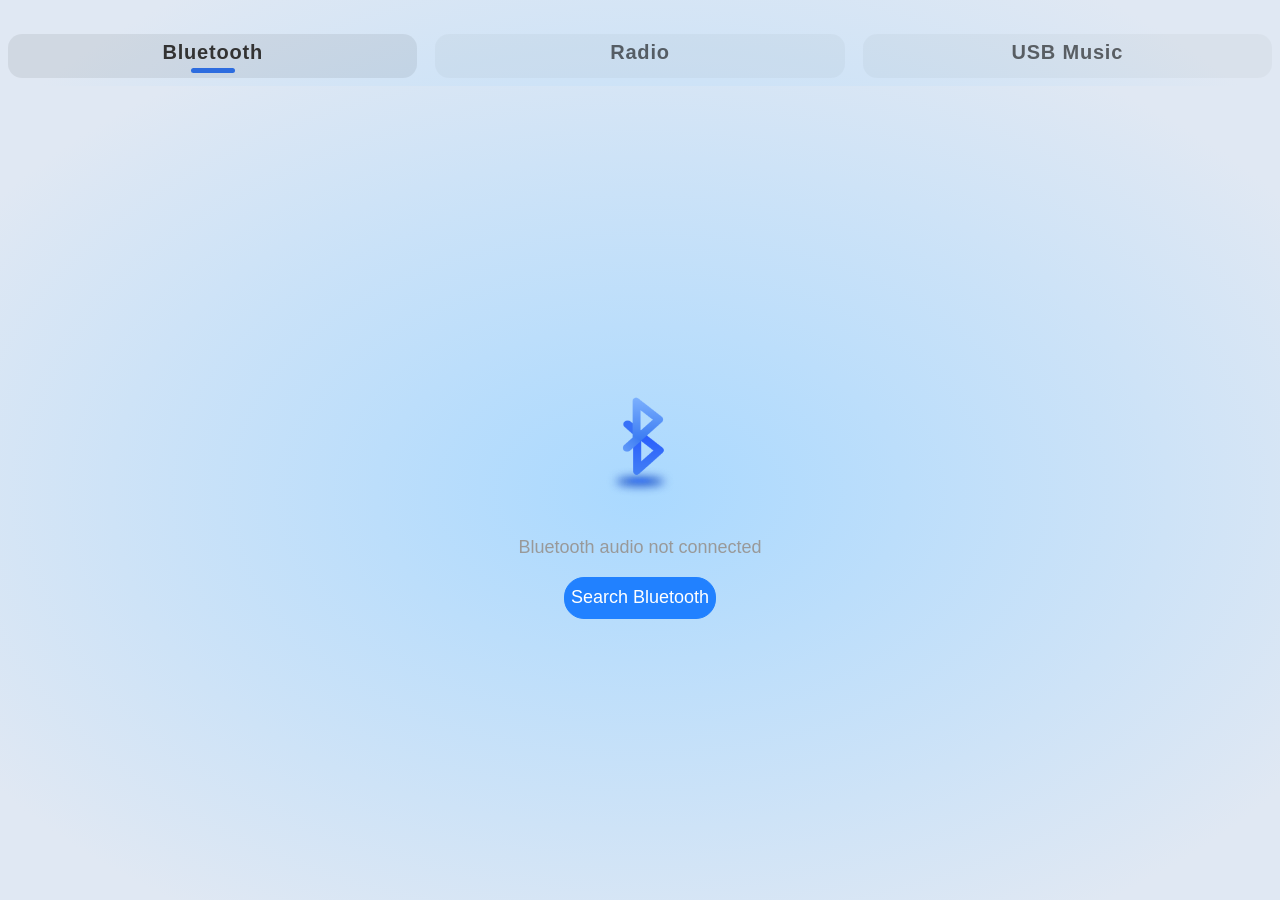
==== commit 1d885238: "music1.3 播放/暂停及上一曲/下一曲按键优化（尺寸、去阴影）；U盘收藏/循环图标 36dp；界面模拟氛围灯（FFT 律动，RGBA 上报 native）；VHAL 物理按键信号读取器（try-" ====
--- a/app/src/main/assets/player/index.html
+++ b/app/src/main/assets/player/index.html
@@ -1,137 +1,169 @@
+<!-- 
+  ============================================================================
+  音乐 Web 播放器 - HTML结构
+  架构说明：
+  - 三大音频模块：USB本地音乐 / 蓝牙音乐 / 收音机，通过Tab切换
+  - 左侧面板：专辑封面+音视频可视化+传输控制（进度条+播放按钮）
+  - 抽屉面板：收藏列表 + 播放列表（支持拖拽收起、批量编辑）
+  - 通过JavaScript与Native Bridge通信（见app.js的MusicBridge对象）
+  ============================================================================
+-->
 <!DOCTYPE html>
 <html lang="zh-CN">
 <head>
   <meta charset="UTF-8" />
   <meta name="viewport" content="width=device-width, initial-scale=1.0, viewport-fit=cover" />
-  <title>三一音乐</title>
-  <link rel="stylesheet" href="./styles.css?v=20260804-radio-fav-design" />
+  <title data-i18n="app.title">音乐</title>
+  <link rel="stylesheet" href="./styles.css?v=20260810-safe-area-bottom" />
 </head>
 <body>
-  <main class="shell" aria-label="音乐播放器">
+  <!-- 主容器：包裹整个Web播放器，控制布局和响应式 -->
+  <main class="shell" aria-label="音乐播放器" data-i18n-attr='{"aria-label":"aria.musicPlayer"}'>
+    <!-- 主播放面板：包含三大音频模块和传输控制 -->
     <section class="player-panel" aria-labelledby="appTitle">
-      <nav class="tabs" aria-label="音乐来源">
-        <button class="tab is-active" data-module="bluetooth" type="button" aria-current="page">蓝牙音乐</button>
-        <button class="tab" data-module="radio" type="button">收音机</button>
-        <button class="tab" data-module="usb" type="button">U盘音乐</button>
+      <!-- 顶部Tab导航：切换蓝牙/收音机/USB三大音源 -->
+      <nav class="tabs" aria-label="音乐来源" data-i18n-attr='{"aria-label":"aria.musicSource"}'>
+        <button class="tab is-active" data-module="bluetooth" type="button" aria-current="page" data-i18n="tab.bluetooth">蓝牙音乐</button>
+        <button class="tab" data-module="radio" type="button" data-i18n="tab.radio">收音机</button>
+        <button class="tab" data-module="usb" type="button" data-i18n="tab.usb">U盘音乐</button>
       </nav>
 
+      <!-- 侧边快捷操作：打开收藏/播放列表抽屉面板 -->
       <div class="side-actions">
-        <button class="track-action-button" id="favoritePanelBtn" type="button" title="收藏列表" aria-controls="favoritePanel" aria-expanded="false">
-          <img src="./assets/favorite-list.svg" width="22" height="22" alt="收藏列表" />
+        <button class="track-action-button" id="favoritePanelBtn" type="button" title="收藏列表" aria-controls="favoritePanel" aria-expanded="false" data-i18n-attr='{"title":"panel.favorites"}'>
+          <img src="./assets/favorite-list.svg" width="22" height="22" alt="收藏列表" data-i18n-attr='{"alt":"panel.favorites"}' />
         </button>
-        <button class="track-action-button" id="playlistPanelBtn" type="button" title="播放列表" aria-controls="playlistPanel" aria-expanded="false">
-          <img src="./assets/playlist-list.svg" width="22" height="22" alt="播放列表" />
+        <button class="track-action-button" id="playlistPanelBtn" type="button" title="播放列表" aria-controls="playlistPanel" aria-expanded="false" data-i18n-attr='{"title":"panel.playlist"}'>
+          <img src="./assets/playlist-list.svg" width="22" height="22" alt="播放列表" data-i18n-attr='{"alt":"panel.playlist"}' />
         </button>
       </div>
 
-      <section class="feature-module usb-module module-panel" id="usbModule" aria-label="U盘音乐">
+      <!-- USB模块：本地音乐播放，含黑胶唱片视觉效果 -->
+      <section class="feature-module usb-module module-panel" id="usbModule" aria-label="U盘音乐" data-i18n-attr='{"aria-label":"aria.usbModule"}'>
         <div class="usb-bg-overlay" id="usbBgOverlay"></div>
         <div class="hero" id="usbHero">
           <div class="album-container">
             <div class="album-wrap" id="usbDropZone">
-              <img class="album-art" id="usbAlbumArt" src="./assets/black-vinyl.png" alt="专辑封面" />
+              <img class="album-art" id="usbAlbumArt" src="./assets/black-vinyl.png" alt="专辑封面" data-i18n-attr='{"alt":"usb.albumArt"}' />
             </div>
           </div>
         </div>
         <div class="visualizer-row" id="usbVisualizer">
           <canvas class="audio-visualizer" aria-hidden="true"></canvas>
         </div>
-        <section class="transport module-panel" id="usbTransport" aria-label="U盘音乐播放控制">
+        <section class="transport module-panel" id="usbTransport" aria-label="U盘音乐播放控制" data-i18n-attr='{"aria-label":"aria.usbControls"}'>
           <div class="track-meta">
             <h2 id="usbTrackTitle"></h2>
             <p id="usbTrackMeta"></p>
           </div>
+          <div class="usb-ambient-light" id="usbAmbientLight" aria-hidden="true"></div>
           <div class="progress-row">
             <span id="usbCurrentTime">0:00</span>
-            <input id="usbProgress" class="range progress" type="range" min="0" max="100" value="0" step="0.1" aria-label="U盘播放进度" />
+            <input id="usbProgress" class="range progress" type="range" min="0" max="100" value="0" step="0.1" aria-label="U盘播放进度" data-i18n-attr='{"aria-label":"aria.usbProgress"}' />
             <span id="usbDuration">0:00</span>
           </div>
+          <button class="icon-button favorite-toggle" id="usbFavoriteToggleBtn" type="button" title="收藏当前曲目" aria-pressed="false" data-i18n-attr='{"title":"usb.favoriteCurrent"}'>♡</button>
           <div class="controls">
-            <button class="icon-button favorite-toggle" id="usbFavoriteToggleBtn" type="button" title="收藏当前曲目" aria-pressed="false">♡</button>
-            <button class="icon-button usb-nav-btn" id="usbPrevBtn" type="button" title="上一首">
-              <img class="usb-btn-icon" src="./assets/usb-prev.svg" alt="上一首" />
-            </button>
-            <button class="play-button usb-play-btn" id="usbPlayBtn" type="button" title="播放" aria-pressed="false">
-              <img class="usb-play-icon" src="./assets/usb-play.svg" alt="播放" />
-              <span class="usb-pause-icon" aria-hidden="true">❚❚</span>
-            </button>
-            <button class="icon-button usb-nav-btn" id="usbNextBtn" type="button" title="下一首">
-              <img class="usb-btn-icon" src="./assets/usb-next.svg" alt="下一首" />
-            </button>
-            <button class="icon-button play-mode-button" id="usbPlayModeBtn" type="button" title="全部文件循环" aria-label="全部文件循环" aria-pressed="false"><span class="sequence-icon" aria-hidden="true"><i></i><i></i><i></i></span></button>
-            <button class="visually-hidden" id="usbStopBtn" type="button" title="停止" tabindex="-1">Stop</button>
-          </div>
-          
+            <button class="icon-button usb-nav-btn" id="usbPrevBtn" type="button" title="上一首" data-i18n-attr='{"title":"usb.prevTrack"}'>
+              <img class="usb-btn-icon" src="./assets/usb-prev.svg" alt="上一首" data-i18n-attr='{"alt":"usb.prevTrack"}' />
+            </button>
+            <button class="play-button usb-play-btn" id="usbPlayBtn" type="button" title="播放" aria-pressed="false" data-i18n-attr='{"title":"usb.play"}'>
+              <svg class="usb-play-icon" viewBox="0 0 80 80" width="80" height="80" aria-hidden="true">
+                <circle cx="40" cy="40" r="40" fill="#2181FF"/>
+                <path fill="#FFFFFF" fill-rule="evenodd" clip-rule="evenodd" d="M58.1907 38.4085L32.308 22.2312C31.3027 21.6032 30 22.3259 30 23.5099V55.8645C30 57.0485 31.3027 57.7712 32.308 57.1432L58.1907 40.9659C59.136 40.3752 59.136 38.9992 58.1907 38.4085Z"/>
+              </svg>
+              <svg class="usb-pause-icon" viewBox="0 0 32 32" width="80" height="80" aria-hidden="true">
+                <circle cx="16" cy="16" r="16" fill="#2181FF"/>
+                <path fill="#FFFFFF" d="M12.3433 10.9092C12.7338 10.9092 13.0503 11.2257 13.0503 11.6162V20.8086C13.0501 21.1989 12.7336 21.5156 12.3433 21.5156C11.9529 21.5156 11.6365 21.1989 11.6362 20.8086V11.6162C11.6363 11.2257 11.9528 10.9092 12.3433 10.9092ZM20.1206 10.9092C20.5111 10.9092 20.8276 11.2257 20.8276 11.6162V20.8086C20.8274 21.1989 20.511 21.5156 20.1206 21.5156C19.7303 21.5156 19.4138 21.1989 19.4136 20.8086V11.6162C19.4136 11.2258 19.7302 10.9092 20.1206 10.9092Z"/>
+              </svg>
+            </button>
+            <button class="icon-button usb-nav-btn" id="usbNextBtn" type="button" title="下一首" data-i18n-attr='{"title":"usb.nextTrack"}'>
+              <img class="usb-btn-icon" src="./assets/usb-next.svg" alt="下一首" data-i18n-attr='{"alt":"usb.nextTrack"}' />
+            </button>
+            <button class="visually-hidden" id="usbStopBtn" type="button" title="停止" tabindex="-1" data-i18n-attr='{"title":"usb.stop"}'>Stop</button>
+          </div>
+          <button class="icon-button play-mode-button" id="usbPlayModeBtn" type="button" title="全部文件循环" aria-label="全部文件循环" aria-pressed="false" data-i18n-attr='{"title":"mode.loopList","aria-label":"mode.loopList"}'><span class="sequence-icon" aria-hidden="true"><i></i><i></i><i></i></span></button>
         </section>
       </section>
-      <section class="feature-module bluetooth-module module-panel" id="bluetoothModule" aria-label="蓝牙音乐">
-        <div class="bluetooth-stage" role="group" aria-label="蓝牙音乐控制台">
+      <!-- 蓝牙模块：A2DP源/宿支持，支持搜索设备、连接、播放控制 -->
+      <section class="feature-module bluetooth-module module-panel" id="bluetoothModule" aria-label="蓝牙音乐" data-i18n-attr='{"aria-label":"aria.bluetoothModule"}'>
+        <div class="bluetooth-stage" role="group" aria-label="蓝牙音乐控制台" data-i18n-attr='{"aria-label":"aria.bluetoothConsole"}'>
           <div class="bluetooth-offline" id="btOfflinePanel">
             <img src="./assets/bluetooth/bt-offline.png" alt="蓝牙未连接" />
-            <p>蓝牙音频尚未连接</p>
-            <button class="bluetooth-open-button" id="btScanBtn" type="button">搜索蓝牙</button>
+            <p data-i18n="bluetooth.notConnected">蓝牙音频尚未连接</p>
+            <button class="bluetooth-open-button" id="btScanBtn" type="button" data-i18n="bluetooth.search">搜索蓝牙</button>
           </div>
           <div class="bluetooth-player" id="btPlayerPanel">
             <div class="bluetooth-album">
-              <img src="./assets/bluetooth/bt-album.png" alt="蓝牙音乐封面" />
-            </div>
-            <h2 id="btNowPlaying">Bluetooth device not connected</h2>
-            <p id="btDeviceMeta">Connect a device to use playback controls</p>
-            <div class="bluetooth-track-meta"><span id="btArtist">Bluetooth Audio</span><span id="btAlbum">External Device</span></div>
-            <div class="visualizer-row" id="btVisualizer">
-              <canvas class="audio-visualizer" aria-hidden="true"></canvas>
-            </div>
+              <img id="btAlbumArt" src="./assets/bluetooth/bt-album.png" alt="蓝牙音乐封面" data-i18n-attr='{"alt":"bluetooth.album"}' />
+            </div>
+            <h2 id="btNowPlaying"></h2>
+            <div class="bluetooth-track-meta"><span id="btArtist"></span></div>
             <div class="bluetooth-progress">
               <span id="btElapsed">0:00</span>
-              <div class="bluetooth-progress-track" id="btProgressTrack" role="slider" aria-label="蓝牙播放进度" aria-valuemin="0" aria-valuemax="232" aria-valuenow="0" tabindex="0"><i id="btProgressNeedle"></i></div>
+              <div class="bluetooth-progress-track" id="btProgressTrack" role="slider" aria-label="蓝牙播放进度" aria-valuemin="0" aria-valuemax="0" aria-valuenow="0" tabindex="0" data-i18n-attr='{"aria-label":"aria.bluetoothProgress"}'><i id="btProgressNeedle"></i></div>
               <span id="btDuration">--:--</span>
             </div>
             <div class="feature-controls bluetooth-controls">
-              <button class="icon-button" id="btPrevBtn" type="button" aria-label="上一首">Prev</button>
-              <button class="play-button small-play" id="btPlayBtn" type="button" aria-label="播放或暂停">
-                <span class="play-icon" aria-hidden="true">▶</span>
-                <span class="pause-icon" aria-hidden="true">❚❚</span>
-              </button>
-              <button class="icon-button" id="btNextBtn" type="button" aria-label="下一首">Next</button>
-            </div>
-            <div class="bluetooth-mode-row">
-              <button class="bluetooth-mode-button" id="btPlayModeBtn" type="button">全部文件循环</button>
-              <button class="bluetooth-mode-button" id="btDisconnectBtn" type="button">断开连接</button>
-            </div>
-            <div class="module-volume bluetooth-volume">
-              <input id="btVolume" class="range" type="range" min="0" max="1" value="0.7" step="0.01" aria-label="蓝牙音量" />
-              <strong id="btVolumeValue">70%</strong>
+              <button class="icon-button" id="btPrevBtn" type="button" aria-label="上一首" data-i18n-attr='{"aria-label":"aria.prevSong"}'>
+                <svg viewBox="0 0 50 55" width="50" height="54.84" aria-hidden="true">
+                  <path fill="currentColor" fill-rule="evenodd" clip-rule="evenodd" d="M11.8641 26.1365L37.9927 9.90927C39.0075 9.28067 40.3226 10.0042 40.3226 11.1919V43.6463C40.3226 44.8339 39.0075 45.5588 37.9927 44.9289L11.8641 28.7017C10.9098 28.1092 10.9098 26.729 11.8641 26.1365Z"/>
+                  <path d="M8.73743 9.75748V44.4361" stroke="currentColor" stroke-width="2.49576" stroke-linecap="round"/>
+                </svg>
+              </button>
+              <button class="play-button small-play" id="btPlayBtn" type="button" aria-label="播放或暂停" data-i18n-attr='{"aria-label":"aria.playOrPause"}'>
+                <svg class="play-icon" viewBox="0 0 80 80" width="80" height="80" aria-hidden="true">
+                  <circle cx="40" cy="40" r="40" fill="#2181FF"/>
+                  <path fill="#FFFFFF" fill-rule="evenodd" clip-rule="evenodd" d="M58.1907 38.4083L32.308 22.231C31.3027 21.603 30 22.3257 30 23.5097V55.8643C30 57.0483 31.3027 57.771 32.308 57.143L58.1907 40.9657C59.136 40.375 59.136 38.999 58.1907 38.4083Z"/>
+                </svg>
+                <svg class="pause-icon" viewBox="0 0 80 80" width="80" height="80" aria-hidden="true">
+                  <circle cx="40" cy="40" r="40" fill="#2181FF"/>
+                  <rect x="30" y="25" width="8" height="30" rx="2" fill="#FFFFFF"/>
+                  <rect x="42" y="25" width="8" height="30" rx="2" fill="#FFFFFF"/>
+                </svg>
+              </button>
+              <button class="icon-button" id="btNextBtn" type="button" aria-label="下一首" data-i18n-attr='{"aria-label":"aria.nextSong"}'>
+                <svg viewBox="0 0 50 55" width="50" height="54.84" aria-hidden="true">
+                  <path fill="currentColor" fill-rule="evenodd" clip-rule="evenodd" d="M38.1359 26.1365L12.0074 9.90927C10.9925 9.28067 9.67743 10.0042 9.67743 11.1919V43.6463C9.67743 44.8339 10.9925 45.5588 12.0074 44.9289L38.1359 28.7017C39.0902 28.1092 39.0902 26.729 38.1359 26.1365Z"/>
+                  <path d="M41.2625 9.75748V44.4361" stroke="currentColor" stroke-width="2.49576" stroke-linecap="round"/>
+                </svg>
+              </button>
             </div>
           </div>
           <p class="module-status bluetooth-status" id="btStatus" hidden></p>
           <div class="bluetooth-device-panel" hidden>
-            <div class="bluetooth-device-head"><span>可用设备</span><button class="bluetooth-refresh-button" id="btRefreshBtn" type="button">搜索设备</button></div>
+            <div class="bluetooth-device-head"><span data-i18n="bluetooth.availableDevices">可用设备</span><button class="bluetooth-refresh-button" id="btRefreshBtn" type="button" data-i18n="bluetooth.searchDevices">搜索设备</button></div>
             <ol class="device-list" id="btDeviceList" aria-live="polite"></ol>
           </div>
         </div>
       </section>
 
-      <section class="feature-module radio-module module-panel" id="radioModule" aria-label="收音机">
-        <div class="radio-stage" role="group" aria-label="收音机控制台">
+      <!-- ============ 收音机模块（UI已注释，界面为空） ============
+           说明：以下收音机界面代码全部注释，切到"收音机"Tab时显示空白面板。
+           如需恢复，取消下方整段注释即可。配套的JS逻辑（app.js）与样式（styles.css）
+           相关代码也已同步注释。 -->
+      <section class="feature-module radio-module module-panel" id="radioModule" aria-label="收音机" data-i18n-attr='{"aria-label":"aria.radioModule"}'>
+        <!--
+        <div class="radio-stage" role="group" aria-label="收音机控制台" data-i18n-attr='{"aria-label":"aria.radioConsole"}'>
           <div class="radio-mode-row">
-            <div class="radio-band-switch" role="group" aria-label="收音机模式"><button class="is-active" id="radioFmBtn" type="button">FM</button><button id="radioAmBtn" type="button">AM</button></div>
+            <div class="radio-band-switch" role="group" aria-label="收音机模式" data-i18n-attr='{"aria-label":"aria.radioMode"}'><button class="is-active" id="radioFmBtn" type="button" data-i18n="radio.fm">FM</button><button id="radioAmBtn" type="button" data-i18n="radio.am">AM</button></div>
           </div>
           <div class="radio-frequency-display"><span id="radioStereo" class="stereo-icon" aria-hidden="true">ST</span><span id="radioFrequency">87.0</span><small id="radioUnit">MHz</small></div>
           <div class="frequency-rail" aria-hidden="true"><span id="radioFreqMin">87</span><div class="frequency-track"><div class="frequency-ruler" id="radioRuler"></div><i id="radioNeedle"></i></div><span id="radioFreqMax">108</span></div>
           <div class="radio-controls-row">
-            <button class="icon-button" id="radioFavoriteBtn" type="button" title="收藏当前电台" aria-pressed="false">
+            <button class="icon-button" id="radioFavoriteBtn" type="button" title="收藏当前电台" aria-pressed="false" data-i18n-attr='{"title":"radio.favoriteCurrent"}'>
               <svg class="favorite-icon" viewBox="0 0 24 24" width="32" height="32" aria-hidden="true">
                 <path d="M12 21.35l-1.45-1.32C5.4 15.36 2 12.28 2 8.5 2 5.42 4.42 3 7.5 3c1.74 0 3.41.81 4.5 2.09C13.09 3.81 14.76 3 16.5 3 19.58 3 22 5.42 22 8.5c0 3.78-3.4 6.86-8.55 11.54L12 21.35z" fill="none" stroke="currentColor" stroke-width="2" stroke-linejoin="round"/>
               </svg>
             </button>
             <div class="radio-controls-group">
-              <button class="icon-button" id="radioPrevStationBtn" type="button" title="上一台">
-                <img src="assets/radio/prev-station.png" alt="上一台" width="48" height="48"/>
-              </button>
-              <button class="icon-button" id="radioTuneDownBtn" type="button" title="微调频左">
-                <img src="assets/radio/tune-down.png" alt="微调频左" width="48" height="48"/>
-              </button>
-              <button class="play-button" id="radioPlayBtn" type="button" title="播放/暂停">
+              <button class="icon-button" id="radioPrevStationBtn" type="button" title="上一台" data-i18n-attr='{"title":"radio.prevStation"}'>
+                <img src="assets/radio/prev-station.png" alt="上一台" width="48" height="48" data-i18n-attr='{"alt":"radio.prevStation"}'/>
+              </button>
+              <button class="icon-button" id="radioTuneDownBtn" type="button" title="微调频左" data-i18n-attr='{"title":"radio.tuneDown"}'>
+                <img src="assets/radio/tune-down.png" alt="微调频左" width="48" height="48" data-i18n-attr='{"alt":"radio.tuneDown"}'/>
+              </button>
+              <button class="play-button" id="radioPlayBtn" type="button" title="播放/暂停" data-i18n-attr='{"title":"usb.playOrPause"}'>
                 <svg class="play-icon" viewBox="0 0 70 70" width="56" height="56" aria-hidden="true">
                   <circle cx="35" cy="35" r="35" fill="#2181FF"/>
                   <path d="M28 20.571V48.8813C28 49.9173 29.1398 50.5496 30.0195 50.0001L46.5 35L30.0195 19.9999C29.1398 19.4524 28 20.0848 28 21.1208Z" fill="white"/>
@@ -142,102 +174,106 @@
                   <rect x="37" y="20" width="7" height="30" rx="2" fill="white"/>
                 </svg>
               </button>
-              <button class="icon-button" id="radioTuneUpBtn" type="button" title="微调频右">
-                <img src="assets/radio/tune-up.png" alt="微调频右" width="48" height="48"/>
-              </button>
-              <button class="icon-button" id="radioNextStationBtn" type="button" title="下一台">
-                <img src="assets/radio/next-station.png" alt="下一台" width="48" height="48"/>
-              </button>
-            </div>
-            <button class="icon-button" id="radioScanBtn" type="button" title="搜台">
-              <img src="assets/radio/scan.png" alt="搜台" width="48" height="48"/>
+              <button class="icon-button" id="radioTuneUpBtn" type="button" title="微调频右" data-i18n-attr='{"title":"radio.tuneUp"}'>
+                <img src="assets/radio/tune-up.png" alt="微调频右" width="48" height="48" data-i18n-attr='{"alt":"radio.tuneUp"}'/>
+              </button>
+              <button class="icon-button" id="radioNextStationBtn" type="button" title="下一台" data-i18n-attr='{"title":"radio.nextStation"}'>
+                <img src="assets/radio/next-station.png" alt="下一台" width="48" height="48" data-i18n-attr='{"alt":"radio.nextStation"}'/>
+              </button>
+            </div>
+            <button class="icon-button" id="radioScanBtn" type="button" title="搜台" data-i18n-attr='{"title":"radio.scan"}'>
+              <img src="assets/radio/scan.png" alt="搜台" width="48" height="48" data-i18n-attr='{"alt":"radio.scan"}'/>
             </button>
           </div>
           <div class="radio-list-container">
-            <div class="radio-list-head"><h3>我的收藏</h3></div>
+            <div class="radio-list-head"><h3 data-i18n="radio.myFavorites">我的收藏</h3></div>
             <div class="preset-grid" id="presetGrid" aria-live="polite"></div>
           </div>
-          <input id="radioVolume" class="range" type="range" min="0" max="1" value="0.6" step="0.01" aria-label="收音机音量" hidden /><strong id="radioVolumeValue" hidden>60%</strong>
-        </div>
+          <input id="radioVolume" class="range" type="range" min="0" max="1" value="0.6" step="0.01" aria-label="收音机音量" hidden data-i18n-attr='{"aria-label":"aria.radioVolume"}' /><strong id="radioVolumeValue" hidden>60%</strong>
+        </div>
+        电台搜索弹窗：显示电台扫描进度（已注释）
         <div class="radio-search-modal" id="radioSearchModal" hidden>
           <div class="radio-search-overlay"></div>
-          <div class="radio-search-dialog" role="dialog" aria-modal="true" aria-label="电台搜索中">
+          <div class="radio-search-dialog" role="dialog" aria-modal="true" aria-label="电台搜索中" data-i18n-attr='{"aria-label":"aria.radioSearch"}'>
             <img class="radio-search-spinner" src="https://lanhu-oss-2537-2.lanhuapp.com/FigmaDDSSlicePNG929c876a50e83ec9208efd84152ed7b0.png" alt="" />
-            <span class="radio-search-text">电台搜索中</span>
-          </div>
-        </div>
+            <span class="radio-search-text" data-i18n="radio.searching">电台搜索中</span>
+          </div>
+        </div>
+        -->
       </section>
 
     </section>
 
+    <!-- 抽屉面板：收藏列表，支持播放/编辑/批量删除 -->
     <aside class="drawer-panel favorite-panel" id="favoritePanel" aria-labelledby="favoriteTitle" aria-hidden="true">
-      <div class="sheet-handle" data-drag-handle="favorite" role="slider" aria-label="拖动收起面板" tabindex="0">
+      <div class="sheet-handle" data-drag-handle="favorite" role="slider" aria-label="拖动收起面板" tabindex="0" data-i18n-attr='{"aria-label":"aria.dragCollapse"}'>
         <span class="sheet-handle-bar" aria-hidden="true"></span>
       </div>
       <div class="playlist-head sheet-head">
         <div class="sheet-head-left">
           <div class="sheet-batch-bar" id="favoriteBatchBar" hidden>
-            <button class="track-select-checkbox batch-select-all" id="favoriteSelectAllBtn" type="button" aria-label="全选"></button>
-            <span class="batch-select-label" id="favoriteSelectLabel">全选</span>
+            <button class="track-select-checkbox batch-select-all" id="favoriteSelectAllBtn" type="button" aria-label="全选" data-i18n-attr='{"aria-label":"panel.selectAll"}'></button>
+            <span class="batch-select-label" id="favoriteSelectLabel" data-i18n="panel.selectAll">全选</span>
           </div>
           <div class="sheet-normal-controls">
-            <button class="sheet-play-btn" id="favoritePlayBtn" type="button" title="播放/暂停" aria-pressed="false">
-              <img class="sheet-icon-play" src="./assets/playlist-icons/play.svg" alt="播放" />
-              <img class="sheet-icon-pause" src="./assets/playlist-icons/pause.svg" alt="暂停" />
-            </button>
-            <h2 id="favoriteTitle">收藏列表 <span id="favoriteCount">(0)</span></h2>
+            <button class="sheet-play-btn" id="favoritePlayBtn" type="button" title="播放/暂停" aria-pressed="false" data-i18n-attr='{"title":"panel.playPause"}'>
+              <img class="sheet-icon-play" src="./assets/playlist-icons/play.svg" alt="播放" data-i18n-attr='{"alt":"usb.play"}' />
+              <img class="sheet-icon-pause" src="./assets/playlist-icons/pause.svg" alt="暂停" data-i18n-attr='{"alt":"usb.pause"}' />
+            </button>
+            <h2 id="favoriteTitle" data-i18n="panel.favorites">收藏列表 <span id="favoriteCount">(0)</span></h2>
             <div class="sheet-mode-wrapper">
-              <button class="sheet-mode-btn" id="favoritePlayModeBtn" type="button" title="顺序播放" aria-label="顺序播放">
+              <button class="sheet-mode-btn" id="favoritePlayModeBtn" type="button" title="顺序播放" aria-label="顺序播放" data-i18n-attr='{"title":"mode.sequence","aria-label":"mode.sequence"}'>
                 <span class="sheet-mode-icon" aria-hidden="true"></span>
               </button>
-              <span class="sheet-mode-label" id="favoriteModeLabel">全部文件循环</span>
+              <span class="sheet-mode-label" id="favoriteModeLabel" data-i18n="mode.loopList">全部文件循环</span>
             </div>
           </div>
         </div>
         <div class="sheet-head-right">
-          <button class="sheet-edit-btn" id="favoriteEditBtn" type="button" title="编辑" aria-label="编辑">
-            <img class="sheet-icon-edit" src="./assets/playlist-icons/edit.svg" alt="编辑" />
+          <button class="sheet-edit-btn" id="favoriteEditBtn" type="button" title="编辑" aria-label="编辑" data-i18n-attr='{"title":"panel.edit","aria-label":"panel.edit"}'>
+            <img class="sheet-icon-edit" src="./assets/playlist-icons/edit.svg" alt="编辑" data-i18n-attr='{"alt":"panel.edit"}' />
           </button>
           <div class="sheet-batch-actions" id="favoriteBatchActions" hidden>
-            <button class="batch-remove-btn" id="favoriteBatchDeleteBtn" type="button" title="移除" aria-label="移除" disabled>移除</button>
-            <button class="batch-cancel-btn" id="favoriteCancelBtn" type="button" title="取消" aria-label="取消">取消</button>
+            <button class="batch-remove-btn" id="favoriteBatchDeleteBtn" type="button" title="移除" aria-label="移除" disabled data-i18n-attr='{"title":"panel.remove","aria-label":"panel.remove"}' data-i18n="panel.remove">移除</button>
+            <button class="batch-cancel-btn" id="favoriteCancelBtn" type="button" title="取消" aria-label="取消" data-i18n-attr='{"title":"common.cancel","aria-label":"common.cancel"}' data-i18n="common.cancel">取消</button>
           </div>
         </div>
       </div>
       <ol class="playlist" id="favoriteList" aria-live="polite"></ol>
     </aside>
 
+    <!-- 抽屉面板：播放列表，显示所有USB音乐文件，支持拖拽排序 -->
     <aside class="drawer-panel playlist-panel" id="playlistPanel" aria-labelledby="playlistTitle" aria-hidden="true">
-      <div class="sheet-handle" data-drag-handle="playlist" role="slider" aria-label="拖动收起面板" tabindex="0">
+      <div class="sheet-handle" data-drag-handle="playlist" role="slider" aria-label="拖动收起面板" tabindex="0" data-i18n-attr='{"aria-label":"aria.dragCollapse"}'>
         <span class="sheet-handle-bar" aria-hidden="true"></span>
       </div>
       <div class="playlist-head sheet-head">
         <div class="sheet-head-left">
           <div class="sheet-batch-bar" id="playlistBatchBar" hidden>
-            <button class="track-select-checkbox batch-select-all" id="playlistSelectAllBtn" type="button" aria-label="全选"></button>
-            <span class="batch-select-label" id="playlistSelectLabel">全选</span>
+            <button class="track-select-checkbox batch-select-all" id="playlistSelectAllBtn" type="button" aria-label="全选" data-i18n-attr='{"aria-label":"panel.selectAll"}'></button>
+            <span class="batch-select-label" id="playlistSelectLabel" data-i18n="panel.selectAll">全选</span>
           </div>
           <div class="sheet-normal-controls">
-            <button class="sheet-play-btn" id="playlistPlayBtn" type="button" title="播放/暂停" aria-pressed="false">
-              <img class="sheet-icon-play" src="./assets/playlist-icons/play.svg" alt="播放" />
-              <img class="sheet-icon-pause" src="./assets/playlist-icons/pause.svg" alt="暂停" />
-            </button>
-            <h2 id="playlistTitle">音乐列表 <span id="trackCount">(0)</span></h2>
+            <button class="sheet-play-btn" id="playlistPlayBtn" type="button" title="播放/暂停" aria-pressed="false" data-i18n-attr='{"title":"panel.playPause"}'>
+              <img class="sheet-icon-play" src="./assets/playlist-icons/play.svg" alt="播放" data-i18n-attr='{"alt":"usb.play"}' />
+              <img class="sheet-icon-pause" src="./assets/playlist-icons/pause.svg" alt="暂停" data-i18n-attr='{"alt":"usb.pause"}' />
+            </button>
+            <h2 id="playlistTitle" data-i18n="panel.playlist">音乐列表 <span id="trackCount">(0)</span></h2>
             <div class="sheet-mode-wrapper">
-              <button class="sheet-mode-btn" id="playlistPlayModeBtn" type="button" title="顺序播放" aria-label="顺序播放">
+              <button class="sheet-mode-btn" id="playlistPlayModeBtn" type="button" title="顺序播放" aria-label="顺序播放" data-i18n-attr='{"title":"mode.sequence","aria-label":"mode.sequence"}'>
                 <span class="sheet-mode-icon" aria-hidden="true"></span>
               </button>
-              <span class="sheet-mode-label" id="playlistModeLabel">全部文件循环</span>
+              <span class="sheet-mode-label" id="playlistModeLabel" data-i18n="mode.loopList">全部文件循环</span>
             </div>
           </div>
         </div>
         <div class="sheet-head-right">
-          <button class="sheet-edit-btn" id="playlistEditBtn" type="button" title="编辑" aria-label="编辑">
-            <img class="sheet-icon-edit" src="./assets/playlist-icons/edit.svg" alt="编辑" />
+          <button class="sheet-edit-btn" id="playlistEditBtn" type="button" title="编辑" aria-label="编辑" data-i18n-attr='{"title":"panel.edit","aria-label":"panel.edit"}'>
+            <img class="sheet-icon-edit" src="./assets/playlist-icons/edit.svg" alt="编辑" data-i18n-attr='{"alt":"panel.edit"}' />
           </button>
           <div class="sheet-batch-actions" id="playlistBatchActions" hidden>
-            <button class="batch-remove-btn" id="playlistBatchDeleteBtn" type="button" title="移除" aria-label="移除" disabled>移除</button>
-            <button class="batch-cancel-btn" id="playlistCancelBtn" type="button" title="取消" aria-label="取消">取消</button>
+            <button class="batch-remove-btn" id="playlistBatchDeleteBtn" type="button" title="移除" aria-label="移除" disabled data-i18n-attr='{"title":"panel.remove","aria-label":"panel.remove"}' data-i18n="panel.remove">移除</button>
+            <button class="batch-cancel-btn" id="playlistCancelBtn" type="button" title="取消" aria-label="取消" data-i18n-attr='{"title":"common.cancel","aria-label":"common.cancel"}' data-i18n="common.cancel">取消</button>
           </div>
         </div>
       </div>
@@ -245,19 +281,20 @@
     </aside>
 
     <div class="usb-toast" id="usbToast" role="status" aria-live="polite"></div>
-    <button class="drawer-backdrop" id="drawerBackdrop" type="button" aria-label="关闭面板"></button>
+    <button class="drawer-backdrop" id="drawerBackdrop" type="button" aria-label="关闭面板" data-i18n-attr='{"aria-label":"aria.closePanel"}'></button>
     <div class="confirm-dialog" id="confirmDialog" hidden>
       <div class="confirm-backdrop"></div>
-      <div class="confirm-box" role="dialog" aria-modal="true">
-        <p id="confirmMessage" class="confirm-message">确定要移除1首歌吗？</p>
+      <div class="confirm-box" role="dialog" aria-modal="true" data-i18n-attr='{"aria-label":"aria.confirmDialog"}'>
+        <p id="confirmMessage" class="confirm-message" data-i18n="dialog.confirmRemoveBatch">确定要移除1首歌吗？</p>
         <div class="confirm-actions">
-          <button class="confirm-btn-cancel" id="confirmCancelBtn" type="button">取消</button>
-          <button class="confirm-btn-ok" id="confirmOkBtn" type="button">确定</button>
+          <button class="confirm-btn-cancel" id="confirmCancelBtn" type="button" data-i18n="common.cancel">取消</button>
+          <button class="confirm-btn-ok" id="confirmOkBtn" type="button" data-i18n="common.ok">确定</button>
         </div>
       </div>
     </div>
   </main>
   <audio id="audio">
+  <script src="./i18n.js"></script>
   <script src="./app.js?v=20260727-remove-local"></script>
 </body>
 </html>
--- a/app/src/main/assets/player/styles.css
+++ b/app/src/main/assets/player/styles.css
@@ -1,3 +1,13 @@
+/* ==========================================================================
+   音乐 Web 播放器样式表
+   架构说明：
+   - :root 定义全局CSS变量（颜色、尺寸、阴影等），便于主题切换
+   - 三大音频模块：蓝牙(bluetooth)、收音机(radio)、USB
+   - 组件结构：shell容器 > player-panel主面板 + drawer-panel抽屉面板
+   - 使用CSS变量实现动态主题
+   ========================================================================== */
+
+/* ----------------------------- 全局CSS变量 ----------------------------- */
 :root {
   --bg: #11172a;
   --surface: rgba(24, 32, 58, 0.94);
@@ -65,6 +75,8 @@
   --progress-bg: rgba(255, 255, 255, 0.18);
   --progress-thumb: #fff;
   --progress-thumb-shadow: rgba(255, 255, 255, 0.14);
+  /* 收音机模块配色变量（UI已注释，全部停用。如需恢复收音机界面，取消本段注释） */
+  /*
   --radio-bg: #000;
   --radio-frequency: #fff;
   --radio-frequency-small: rgba(255, 255, 255, 0.68);
@@ -119,6 +131,7 @@
   --radio-controls-icon-hover-bg: rgba(255, 255, 255, 0.15);
   --radio-controls-icon-active-bg: rgba(255, 255, 255, 0.2);
   --radio-controls-icon-filter: invert(0.95) hue-rotate(180deg);
+  */
   --bluetooth-bg: radial-gradient(61.96% 61.96% at 50% 50%, #064A82 0%, #0E0E0E 100%);
   --bluetooth-text: #fff;
   --bluetooth-muted: #bababa;
@@ -153,7 +166,8 @@
   --bluetooth-controls-playing-text: #0e0e0e;
   --bluetooth-controls-playing-shadow: none;
   --bt-fill: 0%;
-  --radio-fill: 51%;
+  /* --radio-fill: 51%; 收音机频率指针位置（UI已注释） */
+  /* ----------------------------- 对话框与弹窗变量 ----------------------------- */
   --dialog-bg: rgba(17, 23, 42, 0.96);
   --dialog-now-playing-bg: rgba(8, 12, 27, 0.42);
   --dialog-summary-bg: rgba(8, 12, 27, 0.36);
@@ -164,21 +178,27 @@
   --bluetooth-track-meta-color: #d8e2ff;
   --bluetooth-track-meta-playing-color: #828282;
   --icon-filter: brightness(0) invert(1);
-  /* Native Android injects the real status-bar inset; CSS env() remains as a browser fallback. */
+  /* ----------------------------- 状态栏与安全区变量 ----------------------------- */
+/* Native Android注入真实状态栏/导航栏inset，CSS env()作为浏览器回退 */
   --native-status-bar-top: 24px;
+  --native-nav-bar-bottom: 0px;
   --status-gap: 8px;
   --status-safe-top: max(18px, calc(env(safe-area-inset-top) + var(--status-gap)), calc(var(--native-status-bar-top) + var(--status-gap)));
+  /* 底部安全区：取 env() 与 Native 注入值的较大值，兼容手势/三键导航且不受 WebView env() 不可靠影响 */
+  --status-safe-bottom: max(0px, env(safe-area-inset-bottom), var(--native-nav-bar-bottom));
   --tabs-block-height: 54px;
   --module-safe-top: calc(var(--status-safe-top) + var(--tabs-block-height));
 
   font-family: Roboto, "PingFang SC", "Microsoft YaHei", Arial, sans-serif;
 }
 
+/* ----------------------------- 基础重置与全局样式 ----------------------------- */
 * { box-sizing: border-box; -webkit-tap-highlight-color: transparent; }
-html, body { width: 100%; height: 100%; margin: 0; color: var(--text); background-color: var(--bg); background-image: url("./assets/blue-texture.png"); background-size: cover; background-position: center; overflow: hidden; overscroll-behavior: none; }
-body { min-width: 320px; display: flex; justify-content: center; align-items: center; font-size: 16px; line-height: 1.55; }
+html, body { width: 100%; height: 100%; margin: 0; padding: 0; color: var(--text); background-color: var(--bg); background-image: url("./assets/blue-texture.png"); background-size: cover; background-position: center; overflow: hidden; overscroll-behavior: none; }
+body { min-width: 320px; font-size: 16px; line-height: 1.55; }
+main { margin: 0; padding: 0; width: 100%; height: 100%; }
 button, input { font: inherit; }
-button { min-width: 44px; min-height: 44px; border: 0; color: inherit; cursor: pointer; user-select: none; }
+button { min-width: 44px; min-height: 44px; border: 0; color: inherit; cursor: pointer; user-select: none; transition: transform 120ms ease, background-color 160ms ease, color 160ms ease, opacity 160ms ease; }
 button:disabled { cursor: not-allowed; opacity: 0.42; }
 button:focus-visible, input:focus-visible { outline: 3px solid rgba(72, 132, 255, 0.86); outline-offset: 3px; }
 button:active:not(:disabled) { transform: scale(0.96); }
@@ -186,8 +206,8 @@
 
 .visually-hidden { position: absolute !important; width: 1px !important; height: 1px !important; padding: 0 !important; margin: -1px !important; overflow: hidden !important; clip: rect(0, 0, 0, 0) !important; white-space: nowrap !important; border: 0 !important; }
 
-/* Mobile-first shell: content stays centered and fills the available viewport. */
-.shell { position: relative; width: min(100vw, 1440px); height: 100dvh; min-height: 560px; max-height: 100dvh; margin: 0 auto; overflow: hidden; background: var(--bg); box-shadow: var(--shadow); }
+/* Mobile-first shell: content fills the entire viewport. */
+.shell { position: relative; width: 100%; height: 100dvh; min-height: 560px; max-height: 100dvh; margin: 0; padding: 0; overflow: hidden; background: var(--bg); }
 .player-panel { position: absolute; inset: 0; overflow: hidden; isolation: isolate; background-color: var(--bg); background-image: url("./assets/blue-texture.png"); background-size: cover; background-position: center; }
 .player-panel::before { position: absolute; inset: 0; content: ""; background: rgba(17, 23, 42, 0.82); pointer-events: none; z-index: -1; }
 .module-panel { display: none; }
@@ -201,18 +221,22 @@
   align-items: center;
   justify-content: center;
 }
+/* ----------------------------- 模块切换与面板显示 ----------------------------- */
+/* 三大音频模块互斥显示，通过body的module-*类控制 */
 body.module-bluetooth .bluetooth-module { display: flex; align-items: center; justify-content: center; }
-body.module-radio .radio-module { display: flex; align-items: center; justify-content: center; }
+/* 收音机模块UI已注释，以下模块显示规则停用 */
+/* body.module-radio .radio-module { display: flex; align-items: center; justify-content: center; } */
 body.module-usb .usb-module { display: block; }
+/* 收音机界面已移除"收藏列表/音乐列表"图标（右侧side-actions） */
 body.module-radio .side-actions { display: none; }
 body.module-bluetooth .side-actions { display: none; }
 
-.tabs { position: absolute; left: max(16px, env(safe-area-inset-left)); right: max(16px, env(safe-area-inset-right)); top: var(--status-safe-top); z-index: 5; display: grid; grid-template-columns: repeat(3, minmax(0, 1fr)); gap: 8px; max-width: 680px; margin: 0 auto; }
+.tabs { position: absolute; left: env(safe-area-inset-left); right: env(safe-area-inset-right); top: var(--status-safe-top); z-index: 5; display: grid; grid-template-columns: repeat(3, minmax(0, 1fr)); gap: 8px; padding: 0 8px; }
 .tab { position: relative; min-height: 44px; padding: 0 8px 8px; border-radius: 14px; color: var(--white-58); background: var(--white-03); font-size: clamp(14px, 4vw, 18px); font-weight: 600; letter-spacing: .04em; }
 .tab.is-active { color: var(--text); background: var(--white-07); }
 .tab.is-active::after { position: absolute; left: 50%; bottom: 5px; width: 44px; height: 5px; content: ""; border-radius: 999px; transform: translateX(-50%); background: var(--blue); }
 
-.hero { position: absolute; left: 16px; right: 16px; top: max(clamp(88px, 13dvh, 132px), calc(var(--module-safe-top) + 12px)); bottom: 380px; display: flex; flex-direction: row; align-items: center; justify-content: center; gap: 24px; text-align: center; }
+.hero { position: absolute; left: 0; right: 0; top: max(clamp(88px, 13dvh, 132px), calc(var(--module-safe-top) + 12px)); bottom: 380px; display: flex; flex-direction: row; align-items: center; justify-content: center; gap: 24px; text-align: center; padding: 0 16px; }
 .hero .album-container { display: flex; flex-direction: column; align-items: center; gap: 16px; }
 .hero .album-wrap { flex-shrink: 0; }
 .hero .track-meta { text-align: center; }
@@ -221,9 +245,9 @@
 
 .visualizer-row {
   position: absolute;
-  left: 16px;
-  right: 16px;
-  bottom: calc(max(18px, env(safe-area-inset-bottom)) + 180px);
+  left: 0;
+  right: 0;
+  bottom: calc(max(18px, var(--status-safe-bottom)) + 180px);
   height: 220px;
   display: flex;
   align-items: center;
@@ -265,7 +289,8 @@
 .track-action-button:hover, .track-action-button:focus-visible, .track-action-button.is-active { color: var(--white); background: rgba(45,108,223,.22); }
 
 
-.transport { position: absolute; left: 16px; right: 16px; bottom: calc(max(18px, env(safe-area-inset-bottom)) + 55px); display: flex; flex-direction: column; gap: 32px; }
+/* ----------------------------- 传输控制栏（进度条+播放按钮） ----------------------------- */
+.transport { position: absolute; left: 0; right: 0; bottom: calc(max(18px, var(--status-safe-bottom)) + 55px); display: flex; flex-direction: column; gap: 32px; padding: 0 16px; }
 .progress-row { display: grid; grid-template-columns: 42px minmax(0, 1fr) 42px; align-items: center; gap: 10px; color: var(--muted-strong); font-size: 14px; font-variant-numeric: tabular-nums; }
 .progress-row span:first-child { text-align: right; }
 .range { width: 100%; height: 8px; appearance: none; border-radius: 999px; background: linear-gradient(to right, var(--text) var(--fill, 0%), var(--progress-bg) var(--fill, 0%)); outline: none; }
@@ -295,18 +320,20 @@
 .play-button .pause-icon { display: none; }
 .play-button.is-playing .play-icon { display: none; }
 .play-button.is-playing .pause-icon { display: inline; }
-body.module-usb .play-button { box-shadow: 0 14px 34px rgba(45,108,223,.28); }
-body.module-usb .play-button:hover, body.module-usb .play-button:focus-visible { box-shadow: 0 14px 34px rgba(45,108,223,.28); }
-body.module-usb .play-button:active { box-shadow: 0 8px 18px rgba(45,108,223,.22); }
+body.module-usb .play-button { box-shadow: none; }
+body.module-usb .play-button:hover, body.module-usb .play-button:focus-visible { box-shadow: none; }
+body.module-usb .play-button:active { box-shadow: none; }
 
 .usb-nav-btn { width: 48px; height: 48px; padding: 0; border-radius: 50%; background: transparent; display: inline-flex; align-items: center; justify-content: center; }
-.usb-btn-icon { width: 28px; height: 28px; display: block; }
-.usb-play-btn { width: 68px; height: 68px; padding: 0; border-radius: 50%; background: transparent; display: inline-flex; align-items: center; justify-content: center; }
-.usb-play-btn .usb-play-icon { display: block; width: 68px; height: 68px; }
-.usb-play-btn .usb-pause-icon { display: none; font-size: 24px; color: #333; }
+.usb-nav-btn:hover,
+.usb-nav-btn:focus-visible,
+.usb-nav-btn:active { background: transparent; box-shadow: none; outline: none; transform: none; }
+.usb-btn-icon { width: 50px; height: 54.84px; display: block; }
+.usb-play-btn { width: 80px; height: 80px; padding: 0; border-radius: 50%; background: transparent; display: inline-flex; align-items: center; justify-content: center; }
+.usb-play-btn .usb-play-icon { display: block; width: 80px; height: 80px; }
+.usb-play-btn .usb-pause-icon { display: none; width: 80px; height: 80px; }
 .usb-play-btn.is-playing .usb-play-icon { display: none; }
-.usb-play-btn.is-playing .usb-pause-icon { display: block; width: 24px; height: 24px; position: relative; }
-.usb-play-btn .usb-pause-icon::before { content: ''; position: absolute; left: 4px; top: 0; width: 6px; height: 24px; background: #2181FF; border-radius: 2px; box-shadow: 10px 0 0 #2181FF; }
+.usb-play-btn.is-playing .usb-pause-icon { display: block; }
 
 .placeholder-overlay {
   position: absolute;
@@ -324,9 +351,11 @@
 
 
 
+/* ----------------------------- 抽屉面板（播放列表/收藏） ----------------------------- */
+/* 底部抽屉，可拖拽收起，含播放/编辑/批量操作等功能 */
 .drawer-backdrop { position: absolute; inset: 0; z-index: 6; background: var(--black-3); opacity: 0; pointer-events: none; transition: opacity 220ms ease; }
 .shell.has-drawer .drawer-backdrop { opacity: 1; pointer-events: auto; }
-.drawer-panel { position: absolute; bottom: 0; left: 0; right: 0; z-index: 7; height: 605px; display: flex; min-width: 0; flex-direction: column; padding: 8px 18px max(22px, env(safe-area-inset-bottom)); background: var(--surface-strong); border-top-left-radius: 20px; border-top-right-radius: 20px; box-shadow: 0 -12px 40px var(--black-44); transform: translateY(100%); opacity: 0; pointer-events: none; transition: transform 300ms cubic-bezier(.22,1,.36,1), opacity 200ms ease; overflow: hidden; }
+.drawer-panel { position: absolute; bottom: 0; left: 0; right: 0; z-index: 7; height: 605px; display: flex; min-width: 0; flex-direction: column; padding: 8px 18px max(22px, var(--status-safe-bottom)); background: var(--surface-strong); border-top-left-radius: 20px; border-top-right-radius: 20px; box-shadow: 0 -12px 40px var(--black-44); transform: translateY(100%); opacity: 0; pointer-events: none; transition: transform 300ms cubic-bezier(.22,1,.36,1), opacity 200ms ease; overflow: hidden; }
 .drawer-panel.is-open { transform: translateY(0); opacity: 1; pointer-events: auto; }
 .drawer-panel.is-dragging { transition: none; }
 .drawer-panel.is-hidden { transform: translateY(calc(100% - 30px)); }
@@ -336,9 +365,9 @@
 .sheet-head { display: flex; align-items: center; justify-content: space-between; gap: 10px; padding-bottom: 12px; border-bottom: 1px solid var(--line); flex-shrink: 0; }
 .sheet-head-left { display: flex; align-items: center; gap: 10px; min-width: 0; }
 .sheet-head-left h2 { font-size: clamp(18px, 5vw, 22px); font-weight: 700; line-height: 1.25; margin-right: 4px; }
-.sheet-head-right { display: flex; align-items: center; gap: 10px; flex-shrink: 0; }
-.sheet-play-btn { width: 36px; height: 36px; padding: 0; border-radius: 50%; color: var(--white); background: var(--blue); display: inline-flex; align-items: center; justify-content: center; transition: background-color 160ms ease, transform 160ms ease; }
-.sheet-play-btn:hover { background: var(--blue-hover); }
+.sheet-head-right { display: flex; align-items: center; gap: 10px; flex-shrink: 0; margin-right: 70px; }
+.sheet-play-btn { width: 32px; height: 32px; padding: 0; border-radius: 50%; color: var(--white); background: #2181FF; display: inline-flex; align-items: center; justify-content: center; transition: background-color 160ms ease, transform 160ms ease; }
+.sheet-play-btn:hover { background: #1a6fe0; }
 .sheet-play-btn:active { transform: scale(0.94); }
 .sheet-play-btn .sheet-icon-pause { display: none; }
 .sheet-play-btn[aria-pressed="true"] .sheet-icon-play { display: none; }
@@ -358,8 +387,8 @@
 .sheet-edit-btn img { width: 18px; height: 18px; filter: var(--icon-filter); }
 .sheet-batch-bar { display: none; align-items: center; gap: 10px; flex: 1; padding-left: 8px; }
 .sheet-batch-bar:not([hidden]) { display: inline-flex; }
-.batch-select-all { flex-shrink: 0; width: 18px; height: 18px; display: inline-flex !important; align-items: center; justify-content: center; border-width: 1.5px; }
-.batch-select-label { font-size: 24px; color: var(--text); font-weight: 600; line-height: 1.5; }
+.batch-select-all { flex-shrink: 0; width: 16px; height: 16px; min-width: 16px; min-height: 16px; display: inline-flex !important; align-items: center; justify-content: center; border-width: 1.5px; }
+.batch-select-label { font-size: 18px; color: var(--text); font-weight: 600; line-height: 1.5; }
 .sheet-batch-actions { display: none; align-items: center; gap: 70px; }
 .sheet-batch-actions:not([hidden]) { display: inline-flex; }
 .batch-remove-btn { padding: 0; border-radius: 0; color: var(--text); background: transparent; font-size: 18px; font-weight: 500; font-family: -apple-system, BlinkMacSystemFont, "Segoe UI", Roboto, sans-serif; line-height: 1.5; border: none; cursor: pointer; transition: color 80ms ease, opacity 80ms ease; }
@@ -374,6 +403,8 @@
 .playlist { flex: 1; min-height: 0; margin: 0; padding: 8px 4px 0; list-style: none; overflow-y: auto; overscroll-behavior: contain; touch-action: pan-y; }
 .playlist::-webkit-scrollbar, .device-list::-webkit-scrollbar { width: 4px; }
 .playlist::-webkit-scrollbar-thumb, .device-list::-webkit-scrollbar-thumb { border-radius: 999px; background: var(--scrollbar-thumb); }
+/* ----------------------------- USB模块专用样式 ----------------------------- */
+/* USB模块拥有独立的深色主题和黑胶唱片视觉效果 */
 .usb-toast { position: absolute; left: 50%; top: calc(var(--status-safe-top) + 54px); z-index: 12; max-width: min(86vw, 520px); padding: 10px 16px; border: 1px solid var(--white-14); border-radius: 999px; color: var(--white); background: var(--black-86); box-shadow: 0 14px 34px var(--black-32); opacity: 0; pointer-events: none; transform: translate(-50%, -12px); transition: opacity 180ms ease, transform 180ms ease; }
 .usb-toast.is-visible { opacity: 1; transform: translate(-50%, 0); }
 .feature-module.usb-module { display: none; position: absolute; inset: 0; left: 0; right: 0; top: 0; bottom: 0; overflow: visible; padding: 0; }
@@ -385,21 +416,21 @@
 .usb-bg-overlay { position: absolute; inset: 0; z-index: 0; background-image: none; background-size: cover; background-position: center; filter: blur(40px); opacity: 0; transition: opacity 400ms ease; pointer-events: none; }
 .usb-bg-overlay.is-active { opacity: 0.3; }
 .usb-module > .hero, .usb-module > .visualizer-row, .usb-module > .transport { z-index: 1; }
-.usb-module .hero { position: absolute; left: 16px; right: 16px; top: calc(max(clamp(88px, 13dvh, 132px), calc(var(--module-safe-top) + 12px)) + 20px); bottom: calc(max(18px, env(safe-area-inset-bottom)) + 550px); display: flex; flex-direction: row; align-items: center; justify-content: center; gap: 24px; text-align: center; z-index: 2; }
-.usb-module .visualizer-row { position: absolute; left: 16px; right: 16px; bottom: calc(max(18px, env(safe-area-inset-bottom)) + 300px); height: 200px; display: flex; align-items: center; justify-content: center; pointer-events: none; overflow: hidden; }
+.usb-module .hero { position: absolute; left: 0; right: 0; top: calc(max(clamp(88px, 13dvh, 132px), calc(var(--module-safe-top) + 12px)) + 20px); bottom: calc(max(18px, var(--status-safe-bottom)) + 550px); display: flex; flex-direction: row; align-items: center; justify-content: center; gap: 24px; text-align: center; z-index: 2; padding: 0 16px; }
+.usb-module .visualizer-row { position: absolute; left: 0; right: 0; bottom: calc(max(18px, var(--status-safe-bottom)) + 300px); height: 200px; display: flex; align-items: center; justify-content: center; pointer-events: none; overflow: hidden; }
 .usb-module .hero .album-container { display: flex; flex-direction: column; align-items: center; gap: 16px; }
 .usb-module .hero .album-wrap { flex-shrink: 0; width: 360px; height: 360px; aspect-ratio: auto; background: url("./assets/black-vinyl.png") center / contain no-repeat; box-shadow: none; display: flex; align-items: center; justify-content: center; }
 .usb-module .hero .album-wrap::before { display: none; }
 .usb-module .hero .album-wrap::after { display: none; }
-.usb-module .hero .album-art { width: 33%; height: 33%; border-radius: 50%; object-fit: cover; box-shadow: none; display: none; }
-.usb-module .hero .album-art.has-cover { display: block; }
+.usb-module .hero .album-art { width: 240px; height: 240px; border-radius: 50%; object-fit: cover; box-shadow: 0 6px 20px rgba(0, 0, 0, 0.3); opacity: 0; transform: scale(0.96); transition: opacity 250ms ease, transform 250ms ease; }
+.usb-module .hero .album-art.has-cover { opacity: 1; transform: scale(1); }
 .usb-module .transport { gap: 16px; }
 .usb-module .transport .track-meta { text-align: left; gap: 10px; align-self: flex-start; }
 .usb-module .progress-row {margin-bottom: 48px; /* 增大此值可将进度条上移 */}
 .usb-module .progress-row .range { height: 4px; background: linear-gradient(to right, #2181FF var(--fill, 0%), #E0E8F3 var(--fill, 0%)); }
 .usb-module .progress-row .range::-webkit-slider-thumb { width: 12px; height: 12px; background: #2181FF; }
 .usb-module .progress-row .range::-moz-range-thumb { width: 12px; height: 12px; background: #2181FF; border: 0; }
-body.module-usb .side-actions { flex-direction: row; gap: 30px; top: auto; transform: none; bottom: calc(max(18px, env(safe-area-inset-bottom)) + 220px); right: 35px; }
+body.module-usb .side-actions { flex-direction: row; gap: 30px; top: auto; transform: none; bottom: calc(max(18px, var(--status-safe-bottom)) + 220px); right: 35px; }
 body.module-usb .side-actions .track-action-button { width: 50px; height: 50px; border-radius: 12px; background: transparent; box-shadow: none; }
 body.module-usb .side-actions .track-action-button img { width: 32px; height: 32px; }
 body.module-usb .play-mode-button, body.module-usb .play-mode-button[data-mode="loop"], body.module-usb .play-mode-button[data-mode="single"], body.module-usb .play-mode-button[data-mode="random"], body.module-usb .play-mode-button[data-mode="list"] { background: transparent; box-shadow: none; }
@@ -484,7 +515,7 @@
 .tips { flex-wrap: wrap; gap: 8px; margin-top: 16px; color: var(--muted); font-size: 14px; }
 .tips span { padding: 7px 10px; border-radius: 999px; background: var(--white-06); }
 
-.feature-module { position: absolute; left: 16px; right: 16px; top: max(clamp(76px, 12dvh, 112px), var(--module-safe-top)); bottom: 18px; display: none; overflow-y: auto; overscroll-behavior: contain; touch-action: pan-y; padding-right: 2px; }
+.feature-module { position: absolute; left: 0; right: 0; top: max(clamp(76px, 12dvh, 112px), var(--module-safe-top)); bottom: 18px; display: none; overflow-y: auto; overscroll-behavior: contain; touch-action: pan-y; padding-right: 2px; }
 .feature-module.is-active { display: grid; align-content: center; gap: 16px; }
 .feature-card, .feature-control-card { border: 1px solid var(--line); border-radius: 24px; background: var(--surface); box-shadow: 0 18px 48px var(--black-32); backdrop-filter: blur(12px); }
 .feature-card { padding: 22px; }
@@ -492,7 +523,7 @@
 .module-kicker { color: var(--muted); font-size: 13px; letter-spacing: .18em; text-transform: uppercase; }
 .feature-card h2 { margin-top: 6px; color: var(--text); font-size: clamp(30px, 9vw, 48px); line-height: 1.15; }
 .feature-control-card h3 { color: var(--text); font-size: clamp(20px, 5vw, 26px); line-height: 1.35; }
-.module-status, #btDeviceMeta { margin-top: 10px; color: var(--muted-strong); font-size: 15px; line-height: 1.55; }
+.module-status { margin-top: 10px; color: var(--muted-strong); font-size: 15px; line-height: 1.55; }
 .feature-actions { display: flex; flex-wrap: wrap; gap: 10px; margin-top: 20px; }
 .feature-button { min-height: 44px; padding: 0 16px; border-radius: 999px; color: var(--text); background: var(--white-09); font-size: 15px; font-weight: 700; }
 .feature-button.primary { color: var(--white); background: var(--blue); }
@@ -513,6 +544,8 @@
 .small-play { width: 64px; height: 64px; font-size: 30px; }
 .module-volume { display: grid; grid-template-columns: 42px minmax(0,1fr) 48px; align-items: center; gap: 12px; margin-top: 20px; color: var(--muted-strong); font-size: 14px; }
 .module-volume strong { text-align: right; }
+/* ============ 收音机基础样式（UI已注释，全部停用） ============ */
+/*
 .radio-console { display: grid; align-content: center; gap: 18px; background: var(--radio-bg); }
 .radio-head { display: flex; align-items: flex-start; justify-content: space-between; gap: 14px; }
 .radio-band-switch { display: grid; grid-template-columns: repeat(2, minmax(86px, 1fr)); width: min(276px, 58vw); margin: 8px 0 18px; overflow: hidden; border-radius: 8px; background: var(--radio-band-bg); }
@@ -548,9 +581,14 @@
 
 body.module-radio .player-panel { background: var(--radio-bg); background-image: none; }
 body.module-radio .player-panel::before { background: var(--radio-bg); }
+*/
+/* ============ 收音机模块样式（UI已注释，全部停用） ============
+FM/AM频段切换、频率刻度、电台搜索弹窗、预设收藏网格等收音机专属样式。
+注：@keyframes spin 为USB黑胶唱片共用动画，保留在下方677行，不受影响。 */
+/*
 .radio-module { background: var(--radio-bg); }
 .radio-module.is-active { display: flex; align-items: center; justify-content: center; padding: 0; overflow: hidden; }
-.radio-stage { position: relative; width: min(100%, 768px); height: min(100%, 900px); min-height: 0; display: grid; grid-template-rows: auto auto auto auto auto; align-content: start; padding: clamp(14px, 2.2dvh, 24px) clamp(24px, 8.3vw, 64px) 360px; color: var(--feature-text); background: var(--radio-bg); }
+.radio-stage { position: relative; width: 100%; height: 100%; min-height: 0; display: grid; grid-template-rows: auto auto auto auto auto; align-content: start; padding: clamp(14px, 2.2dvh, 24px) clamp(24px, 8.3vw, 64px) calc(360px + var(--status-safe-bottom)); color: var(--feature-text); background: var(--radio-bg); }
 .radio-stage button { transition: background-color 120ms ease, color 120ms ease, opacity 120ms ease, transform 120ms ease; }
 .radio-mode-row { display: flex; align-items: center; justify-content: center; gap: clamp(24px, 18vw, 184px); }
 .radio-stage .radio-band-switch { width: 276px; height: 48px; margin: 0; border-radius: 8px; background: var(--radio-stage-band-bg); }
@@ -598,6 +636,7 @@
 .radio-stage .radio-controls-row > .icon-button#radioFavoriteBtn svg.favorite-icon path { fill: none; stroke: currentColor; }
 .radio-stage .radio-controls-row > .icon-button#radioFavoriteBtn[aria-pressed="true"] svg.favorite-icon path { fill: #ED3434; stroke: #ED3434; }
 .radio-controls-row .play-button:disabled { opacity: 0.5; cursor: not-allowed; }
+动画关键帧（spin）见下方677行，为USB黑胶唱片共用
 @keyframes spin { from { transform: rotate(0deg); } to { transform: rotate(360deg); } }
 .radio-controls-row .play-button { width: 72px; height: 72px; border-radius: 50%; display: flex; align-items: center; justify-content: center; margin: 0 8px; box-shadow: none; background: transparent; }
 .radio-controls-row .play-button .play-icon { width: 56px; height: 56px; }
@@ -605,7 +644,7 @@
 .radio-controls-row .play-button.is-playing .play-icon { display: none; }
 .radio-controls-row .play-button.is-playing .pause-icon { display: block; }
 .radio-list-container { display: flex; flex-direction: column; height: 220px; min-height: 200px; max-height: 240px; margin-top: auto; overflow: hidden; }
-.radio-stage .radio-list-container { position: absolute; bottom: 0; left: 0; right: 0; transform: translateY(51.5px); width: 100%; max-width: 100%; height: 340px; background: var(--radio-list-bg-active); border-radius: 16px 16px 0 0; padding: 14px 24px 0; overflow: hidden; z-index: 3; }
+.radio-stage .radio-list-container { position: absolute; bottom: var(--status-safe-bottom); left: 0; right: 0; transform: translateY(51.5px); width: 100%; max-width: 100%; height: 340px; background: var(--radio-list-bg-active); border-radius: 16px 16px 0 0; padding: 14px 24px 0; overflow: hidden; z-index: 3; }
 .radio-list-container .preset-grid { flex: 1; min-height: 0; overflow-y: auto; }
 .radio-search-modal { position: absolute; inset: 0; z-index: 100; display: flex; align-items: center; justify-content: center; }
 .radio-search-modal[hidden] { display: none; }
@@ -615,7 +654,7 @@
 .radio-search-text { margin-top: 16px; color: #ffffff; font-size: 20px; font-weight: 500; letter-spacing: 2px; }
 .radio-stage .radio-list-head { display: flex; align-items: center; justify-content: space-between; width: 100%; margin-top: 0; padding: 0 2px; color: var(--feature-disabled); flex-shrink: 0; }
 .radio-stage .radio-list-head h3 { color: var(--feature-disabled); font-size: 18px; font-weight: 400; line-height: 27px; }
-.radio-stage .preset-grid { position: relative; z-index: 1; width: 100%; margin: 12px auto 0; grid-auto-rows: 56px; grid-template-columns: repeat(5, minmax(0, 1fr)); gap: 24px 32px; overflow-x: hidden; overflow-y: auto; overscroll-behavior: contain; touch-action: pan-y; padding-right: 6px; scrollbar-width: thin; scrollbar-color: var(--scrollbar-thumb-light) transparent; -webkit-overflow-scrolling: touch; contain: layout paint; }
+.radio-stage .preset-grid { position: relative; z-index: 1; width: 100%; margin: 12px auto 0; grid-auto-rows: 56px; grid-template-columns: repeat(5, minmax(0, 1fr)); gap: 24px 32px; overflow-x: hidden; overflow-y: auto; overscroll-behavior: contain; touch-action: pan-y; padding-right: 6px; 底部留白补偿列表下移与导航栏高度，确保最后一个预设按钮可滚动到导航栏之上 padding-bottom: calc(var(--status-safe-bottom) + 52px); scrollbar-width: thin; scrollbar-color: var(--scrollbar-thumb-light) transparent; -webkit-overflow-scrolling: touch; contain: layout paint; }
 .radio-stage .preset-grid::-webkit-scrollbar { width: 4px; }
 .radio-stage .preset-grid::-webkit-scrollbar-thumb { border-radius: 999px; background: var(--scrollbar-thumb-light); }
 .radio-stage .preset-button { display: flex; flex-direction: column; align-items: center; justify-content: center; gap: 3px; width: 100%; max-width: 104px; height: 56px; justify-self: center; padding: 5px 8px; border-radius: 10px; border: 1px solid var(--radio-presets-card-border); color: var(--radio-presets-text); background: var(--radio-presets-card-bg); font-size: 14px; font-weight: 600; text-align: center; transition: background-color 220ms ease, color 220ms ease, border-color 220ms ease, box-shadow 220ms ease, transform 160ms ease; }
@@ -637,36 +676,38 @@
 .radio-stage .radio-controls-row .play-button:focus-visible { background: transparent; box-shadow: none; }
 .radio-stage .icon-button { width: 56px; height: 56px; font-size: 24px; }
 .radio-stage .small-play { width: 72px; height: 72px; border: 1px solid var(--radio-stage-play-border); border-radius: 22px; color: var(--radio-stage-play-text); background: var(--radio-stage-play-bg); font-size: 32px; touch-action: manipulation; }
+*/
 
 @keyframes spin { to { transform: rotate(360deg); } }
+/* ----------------------------- 响应式媒体查询 ----------------------------- */
+/* 横屏适配、平板大屏适配、小屏优化、暗色/亮色主题切换 */
 @keyframes heartPulse { 0% { transform: scale(1); } 50% { transform: scale(1.16); } 100% { transform: scale(1); } }
 
 @media (orientation: landscape) and (max-height: 640px) {
-  .tabs { top: max(var(--status-safe-top), 10px); max-width: 560px; }
-  .hero { left: 24px; right: 48%; top: max(68px, calc(var(--module-safe-top) + 8px)); height: auto; bottom: 22px; gap: 10px; justify-content: center; }
+  .tabs { top: max(var(--status-safe-top), 10px); }
+  .hero { left: 0; right: 48%; top: max(68px, calc(var(--module-safe-top) + 8px)); height: auto; bottom: 22px; gap: 10px; justify-content: center; padding: 0 16px; }
   .visualizer-row { display: none; }
-  .transport { left: 52%; right: 28px; bottom: 42px; top: max(76px, calc(var(--module-safe-top) + 8px)); display: flex; flex-direction: column; justify-content: center; gap: 36px; }
-  .feature-module { top: max(70px, var(--module-safe-top)); left: 24px; right: 24px; bottom: 18px; grid-template-columns: 1fr 1fr; align-items: center; }
+  .transport { left: 52%; right: 0; bottom: 42px; top: max(76px, calc(var(--module-safe-top) + 8px)); display: flex; flex-direction: column; justify-content: center; gap: 36px; padding: 0 16px; }
+  .feature-module { top: max(70px, var(--module-safe-top)); left: 0; right: 0; bottom: 0; grid-template-columns: 1fr 1fr; align-items: center; }
   .feature-module.is-active { display: grid; }
-  .usb-module .transport { left: 52%; right: 28px; bottom: 42px; top: max(76px, calc(var(--module-safe-top) + 8px)); }
+  .usb-module .transport { left: 52%; right: 0; bottom: 42px; top: max(76px, calc(var(--module-safe-top) + 8px)); padding: 0 16px; }
   .usb-module .hero { top: 140px; bottom: 140px; }
   body.module-usb .side-actions { bottom: 175px; right: 28px; }
 }
 
 /* Tablet breakpoint: 768px-1199px */
 @media (min-width: 768px) {
-  body { padding-inline: 24px; }
-  .shell { width: min(100vw - 48px, 1024px); border-radius: 28px; }
-  .tabs { top: max(var(--status-safe-top), 28px); max-width: 620px; gap: 18px; }
+  .shell { width: 100%; height: 100dvh; border-radius: 0; }
+  .tabs { top: max(var(--status-safe-top), 28px); gap: 18px; }
   .tab { font-size: 20px; }
-  .hero { left: 48px; right: 48px; top: 132px; bottom: 380px; gap: 16px; justify-content: center; }
-  .visualizer-row { bottom: calc(max(18px, env(safe-area-inset-bottom)) + 180px); height: 200px; }
+  .hero { left: 0; right: 0; top: 132px; bottom: 380px; gap: 16px; justify-content: center; padding: 0 48px; }
+  .visualizer-row { bottom: calc(max(18px, var(--status-safe-bottom)) + 180px); height: 200px; }
   .album-wrap { width: clamp(240px, min(34vw, 38dvh), 320px); }
   .usb-module .hero .album-wrap { width: 360px; height: 360px; }
   .usb-module .hero { top: 174px; bottom: 200px; }
   #trackTitle { font-size: clamp(28px, 4vw, 34px); }
   #trackArtist { font-size: 18px; }
-  .transport { left: 72px; right: 72px; bottom: 56px; display: flex; flex-direction: column; gap: 36px; }
+  .transport { left: 0; right: 0; bottom: 56px; display: flex; flex-direction: column; gap: 36px; padding: 0 72px; }
   .progress-row { grid-template-columns: 52px minmax(0, 1fr) 52px; font-size: 16px; gap: 16px; }
   .controls { gap: 22px; }
   .icon-button { width: 56px; height: 56px; }
@@ -676,39 +717,38 @@
   .drawer-panel.is-open { transform: translateX(-50%) translateY(0); }
   .drawer-panel.is-dragging { transition: none; }
   .drawer-panel.is-hidden { transform: translateX(-50%) translateY(calc(100% - 30px)); }
-  .feature-module { left: 72px; right: 72px; top: max(118px, var(--module-safe-top)); bottom: 44px; grid-template-columns: minmax(0, 1.08fr) minmax(0, .92fr); align-items: center; gap: 22px; overflow: hidden; }
+  .feature-module { left: 0; right: 0; top: max(118px, var(--module-safe-top)); bottom: 0; grid-template-columns: minmax(0, 1.08fr) minmax(0, .92fr); align-items: center; gap: 22px; overflow: hidden; }
   .feature-module.is-active { display: grid; }
   .feature-card, .feature-control-card { min-height: 0; }
   .feature-control-card { margin-top: 0; }
   .preset-grid { grid-template-columns: repeat(3, minmax(0, 1fr)); gap: 14px 22px; }
-  .usb-module .transport { left: 72px; right: 72px; bottom: 56px; }
+  .usb-module .transport { left: 0; right: 0; bottom: 56px; padding: 0 72px; }
   body.module-usb .side-actions { bottom: 191px; right: 72px; }
 }
 
 /* Desktop breakpoint: >=1200px */
 @media (min-width: 1200px) {
-  body { padding-inline: 40px; }
-  .shell { width: min(100vw - 80px, 1280px); height: min(100dvh, 820px); border-radius: 32px; }
-  .tabs { top: max(var(--status-safe-top), 34px); max-width: 700px; }
-  .hero { left: 8%; right: 52%; top: 132px; bottom: 360px; gap: 16px; justify-content: center; }
-  .visualizer-row { bottom: calc(max(18px, env(safe-area-inset-bottom)) + 180px); height: 160px; left: 8%; right: 52%; }
+  .shell { width: 100%; height: 100dvh; border-radius: 0; }
+  .tabs { top: max(var(--status-safe-top), 34px); }
+  .hero { left: 0; right: 52%; top: 132px; bottom: 360px; gap: 16px; justify-content: center; padding: 0 8%; }
+  .visualizer-row { bottom: calc(max(18px, var(--status-safe-bottom)) + 180px); height: 160px; left: 0; right: 52%; }
   .album-wrap { width: clamp(300px, 25vw, 360px); }
   .usb-module .hero .album-wrap { width: 360px; height: 360px; }
   .usb-module .hero { top: 180px; bottom: 200px; }
   .track-meta { gap: 12px; }
-  .transport { left: 52%; right: 7%; top: 164px; bottom: 108px; display: flex; flex-direction: column; justify-content: center; gap: 36px; }
+  .transport { left: 52%; right: 0; top: 164px; bottom: 108px; display: flex; flex-direction: column; justify-content: center; gap: 36px; padding: 0 7%; }
   .controls { max-width: 560px; }
   .volume-row { opacity: 1; pointer-events: auto; }
   .drawer-panel { width: min(100%, 640px); left: 50%; right: auto; transform: translateX(-50%) translateY(100%); }
   .drawer-panel.is-open { transform: translateX(-50%) translateY(0); }
   .drawer-panel.is-dragging { transition: none; }
   .drawer-panel.is-hidden { transform: translateX(-50%) translateY(calc(100% - 30px)); }
-  .feature-module { left: 8%; right: 8%; top: max(128px, var(--module-safe-top)); bottom: 64px; grid-template-columns: minmax(0, 1fr) minmax(360px, .8fr); gap: 28px; }
+  .feature-module { left: 0; right: 0; top: max(128px, var(--module-safe-top)); bottom: 0; grid-template-columns: minmax(0, 1fr) minmax(360px, .8fr); gap: 28px; }
   .feature-card { padding: 36px; }
   .feature-control-card { padding: 30px 34px; }
   .device-list { max-height: 240px; }
   .preset-grid { grid-template-columns: repeat(5, minmax(92px, 1fr)); gap: 22px 40px; }
-  .usb-module .transport { left: 52%; right: 7%; top: 164px; bottom: 108px; }
+  .usb-module .transport { left: 52%; right: 0; top: 164px; bottom: 108px; padding: 0 7%; }
   body.module-usb .side-actions { bottom: 230px; right: 7%; top: auto; }
 }
 
@@ -716,24 +756,29 @@
   *, *::before, *::after { animation-duration: 0.01ms !important; animation-iteration-count: 1 !important; scroll-behavior: auto !important; transition-duration: 0.01ms !important; }
 }
 
+/* 收音机模块全屏布局（UI已注释，停用） */
+/*
 body.module-radio .shell { background: var(--radio-bg); }
 body.module-radio .feature-module.radio-module { left: 0; right: 0; top: var(--module-safe-top); bottom: 0; grid-template-columns: none; gap: 0; background: var(--radio-bg); }
 body.module-radio .radio-module .preset-grid { grid-template-columns: repeat(3, minmax(0, 1fr)); gap: 12px 18px; }
+*/
 
 body.module-bluetooth .shell { background: var(--bluetooth-bg); border-radius: 0; }
 body.module-bluetooth .player-panel { background: var(--bluetooth-bg); background-image: none; border-radius: 0; }
 body.module-bluetooth .player-panel::before { background: var(--bluetooth-bg); border-radius: 0; }
 body.module-bluetooth .feature-module.bluetooth-module { left: 0; right: 0; top: var(--module-safe-top); bottom: 0; grid-template-columns: none; gap: 0; padding: 0; overflow: hidden; background: var(--bluetooth-bg); border-radius: 0; }
 
+/* ----------------------------- 蓝牙模块样式 ----------------------------- */
+/* 蓝牙音频设备连接控制：离线/在线两种状态，支持A2DP播放元数据显示 */
 /* === Bluetooth Stage Layout === */
 .bluetooth-stage {
   position: relative;
-  width: min(100%, 768px);
-  height: min(100%, 900px);
+  width: 100%;
+  height: 100%;
   display: grid;
   grid-template-rows: 1fr auto auto;
   align-content: center;
-  padding: clamp(24px, 4dvh, 48px) clamp(24px, 8.3vw, 64px) clamp(16px, 3dvh, 32px);
+  padding: clamp(24px, 4dvh, 48px) clamp(24px, 8.3vw, 64px) calc(var(--status-safe-bottom) + clamp(16px, 3dvh, 32px));
   color: var(--bluetooth-text);
   background: var(--bluetooth-bg);
   transition: padding 240ms ease, height 240ms ease;
@@ -769,39 +814,28 @@
 
 /* === Player Base States === */
 .bluetooth-player {
+  position: relative;
   display: none;
-  align-content: center;
-  justify-items: center;
-  min-height: 620px;
-}
-.bluetooth-module.is-connected .bluetooth-player { display: grid; }
+  width: 100%;
+  height: 100%;
+}
+.bluetooth-module.is-connected .bluetooth-player { display: block; }
 .bluetooth-module.is-connected .bluetooth-offline { display: none; }
 
 /* === Connected (Not Playing) Layout === */
 .bluetooth-module.is-connected:not(.is-playing) .bluetooth-stage {
+  height: 100%;
   grid-template-rows: auto 1fr auto;
   align-content: center;
-}
-.bluetooth-module.is-connected:not(.is-playing) .bluetooth-player {
-  width: 100%;
-  min-height: 0;
-  align-content: center;
-  gap: 0;
+  padding: 0;
 }
 
 /* === Playing Layout === */
 .bluetooth-module.is-playing .bluetooth-stage {
-  height: min(100%, 945px);
+  height: 100%;
   grid-template-rows: 1fr auto;
   align-content: start;
-  padding-top: clamp(40px, 8dvh, 72px);
-  padding-bottom: clamp(20px, 4dvh, 40px);
-}
-.bluetooth-module.is-playing .bluetooth-player {
-  width: 100%;
-  min-height: 0;
-  align-content: start;
-  gap: 0;
+  padding: 0;
 }
 .bluetooth-module.is-playing .bluetooth-status {
   min-height: 20px;
@@ -813,12 +847,13 @@
 
 /* === Album Art / Vinyl Disc === */
 .bluetooth-album {
-  position: relative;
-  width: clamp(220px, 42vw, 300px);
-  height: clamp(220px, 42vw, 300px);
+  position: absolute;
+  left: 280px;
+  top: 288px;
+  width: 240px;
+  height: 240px;
   display: grid;
   place-items: center;
-  margin-top: clamp(4px, 2dvh, 18px);
   border-radius: 50%;
   background: var(--bluetooth-album);
   /* Metallic vinyl ring effect */
@@ -877,7 +912,6 @@
 
 /* Spinning animation when playing */
 .bluetooth-module.is-playing .bluetooth-album {
-  margin-top: 0;
   animation: btVinylSpin 20s linear infinite;
 }
 
@@ -891,85 +925,71 @@
   height: 72%;
 }
 
-/* === Visualizer === */
-#btVisualizer {
-  width: 100%;
-  height: 60px;
-  display: flex;
-  align-items: center;
-  justify-content: center;
-  pointer-events: none;
-  margin: 8px 0 4px;
-}
-#btVisualizer .audio-visualizer {
-  width: 100%;
-  height: 100%;
-}
-
 /* === Song Info (Connected State) === */
 .bluetooth-player h2 {
-  max-width: min(100%, 620px);
-  margin-top: 20px;
+  position: absolute;
+  left: 301px;
+  top: 680px;
+  width: 198px;
+  height: 30px;
+  margin: 0;
   color: var(--bluetooth-device-text);
   font-size: 24px;
   font-weight: 600;
-  line-height: 1.25;
+  line-height: 30px;
   text-align: center;
-  overflow-wrap: anywhere;
+  white-space: nowrap;
+  overflow: hidden;
+  text-overflow: ellipsis;
   text-shadow: 0 1px 8px rgba(0,0,0,.65);
-  transition: font-size 240ms ease, margin-top 240ms ease;
-}
-.bluetooth-player #btDeviceMeta {
-  max-width: min(100%, 620px);
-  margin-top: 12px;
-  color: var(--bluetooth-device-meta-color);
-  font-size: 18px;
-  font-weight: 500;
-  line-height: 1.35;
-  text-align: center;
-  overflow-wrap: anywhere;
-  transition: opacity 240ms ease, max-height 240ms ease;
+  transition: font-size 240ms ease;
 }
 
 /* === Song Info (Playing State) === */
 .bluetooth-track-meta {
-  display: flex;
-  flex-wrap: wrap;
-  justify-content: center;
-  gap: 4px 12px;
-  margin-top: 10px;
+  position: absolute;
+  left: 301px;
+  top: 716px;
+  width: 198px;
+  height: 30px;
+  display: block;
+  overflow: hidden;
+  white-space: nowrap;
+  text-overflow: ellipsis;
+  text-align: center;
+  margin: 0;
   color: var(--bluetooth-track-meta-color);
-  font-size: 14px;
-  transition: margin-top 240ms ease, font-size 240ms ease, color 240ms ease;
+  font-size: 16px;
+  line-height: 30px;
+  transition: font-size 240ms ease, color 240ms ease;
 }
 
 .bluetooth-module.is-playing .bluetooth-player h2 {
-  margin-top: 32px;
-  font-size: clamp(22px, 3.8vw, 30px);
+  font-size: 28px;
   font-weight: 600;
   letter-spacing: .01em;
   text-shadow: 0 1px 6px rgba(0,0,0,.5);
 }
-.bluetooth-module.is-playing .bluetooth-player #btDeviceMeta { display: none; }
 .bluetooth-module.is-playing .bluetooth-track-meta {
-  margin-top: 8px;
   color: var(--bluetooth-track-meta-playing-color);
-  font-size: clamp(14px, 2.2vw, 17px);
-}
-.bluetooth-module.is-playing .bluetooth-track-meta #btAlbum { display: none; }
+  font-size: 18px;
+}
 
 /* === Progress Bar === */
 .bluetooth-progress {
-  width: min(100%, 340px);
+  position: absolute;
+  left: 70px;
+  top: 895px;
+  width: 660.82px;
+  height: 18px;
   display: grid;
   grid-template-columns: 36px minmax(0,1fr) 40px;
   align-items: center;
   gap: 12px;
-  margin-top: 24px;
+  margin: 0;
   color: var(--bluetooth-muted);
   font-size: 13px;
   font-variant-numeric: tabular-nums;
-  transition: margin-top 240ms ease, width 240ms ease;
 }
 .bluetooth-progress-track {
   position: relative;
@@ -1012,7 +1032,6 @@
 }
 
 .bluetooth-module.is-playing .bluetooth-progress {
-  margin-top: 20px;
   color: var(--bluetooth-muted);
 }
 .bluetooth-module.is-playing .bluetooth-progress-track {
@@ -1028,10 +1047,14 @@
 
 /* === Control Buttons === */
 .bluetooth-controls {
-  width: min(100%, 280px);
+  position: absolute;
+  left: 180px;
+  top: 941px;
+  width: 440px;
+  height: 80px;
   gap: 48px;
-  margin-top: 36px;
-  transition: margin-top 240ms ease, gap 240ms ease;
+  margin: 0;
+  transition: gap 240ms ease;
 }
 
 .bluetooth-controls .icon-button {
@@ -1047,83 +1070,64 @@
   transition: background-color 160ms ease, color 160ms ease, transform 120ms ease, opacity 160ms ease;
 }
 .bluetooth-controls .icon-button:hover {
-  background: rgba(255, 255, 255, 0.08);
+  background: transparent;
   color: var(--bluetooth-text);
 }
 .bluetooth-controls .icon-button:active {
-  transform: scale(0.92);
+  background: transparent;
+  box-shadow: none;
+  transform: none;
+}
+.bluetooth-controls .icon-button:focus-visible {
+  background: transparent;
+  box-shadow: none;
+  outline: none;
 }
 
 .bluetooth-controls .small-play {
-  width: 64px;
-  height: 64px;
+  width: 80px;
+  height: 80px;
+  padding: 0;
   border-radius: 50%;
-  color: var(--bluetooth-controls-play-text);
-  background: var(--bluetooth-controls-play-bg);
-  font-size: 28px;
-  box-shadow: 0 4px 16px rgba(33, 129, 255, 0.3);
-  will-change: transform, box-shadow, background-color;
-  transition: background-color 120ms linear, color 120ms linear, transform 120ms linear, box-shadow 160ms linear;
+  background: transparent;
+  box-shadow: none;
+  will-change: transform;
+  transition: transform 120ms linear, box-shadow 160ms linear;
   display: inline-flex;
   align-items: center;
   justify-content: center;
   position: relative;
 }
+.bluetooth-controls .small-play svg {
+  width: 100%;
+  height: 100%;
+}
+.bluetooth-controls .small-play svg.play-icon { display: block; }
+.bluetooth-controls .small-play svg.pause-icon { display: none; }
+.bluetooth-controls .small-play.is-playing svg.play-icon { display: none; }
+.bluetooth-controls .small-play.is-playing svg.pause-icon { display: block; }
 .bluetooth-controls .small-play:hover {
-  box-shadow: 0 6px 20px rgba(33, 129, 255, 0.4);
+  box-shadow: none;
 }
 .bluetooth-controls .small-play:active {
   transform: scale(0.94);
 }
 
 .bluetooth-controls .small-play.is-playing {
-  color: var(--bluetooth-controls-playing-text);
-  background: var(--bluetooth-controls-playing-bg);
-  box-shadow: 0 4px 16px rgba(0, 0, 0, 0.35);
-}
-
-.bluetooth-module.is-playing .bluetooth-controls {
-  margin-top: 36px;
-}
-.bluetooth-module.is-playing .bluetooth-controls .icon-button {
-  color: var(--bluetooth-controls-text);
-  font-size: 0;
-}
-.bluetooth-module.is-playing .bluetooth-controls .icon-button::before {
-  font-size: 28px;
-  line-height: 1;
-}
-.bluetooth-module.is-playing #btPrevBtn::before { content: "‹"; }
-.bluetooth-module.is-playing #btNextBtn::before { content: "›"; }
+  box-shadow: none;
+}
 
 .bluetooth-module.is-playing .bluetooth-controls .small-play {
-  width: 64px;
-  height: 64px;
-  color: var(--bluetooth-controls-playing-text);
-  background: var(--bluetooth-controls-playing-bg);
-  box-shadow: 0 4px 16px rgba(0, 0, 0, 0.3);
+  box-shadow: none;
 }
 .bluetooth-module.is-playing .bluetooth-controls .small-play.is-playing {
-  color: var(--bluetooth-controls-playing-text);
-  background: var(--bluetooth-controls-playing-bg);
-  box-shadow: 0 4px 16px rgba(0, 0, 0, 0.4);
-}
-
-/* Hide mode row and volume when playing */
-.bluetooth-module.is-playing .bluetooth-mode-row,
-.bluetooth-module.is-playing .bluetooth-volume {
-  opacity: 0;
-  max-height: 0;
-  margin-top: 0;
-  overflow: hidden;
-  pointer-events: none;
-  transition: opacity 240ms ease, max-height 240ms ease, margin-top 240ms ease;
+  box-shadow: none;
 }
 
 /* === Play Button States === */
 .bluetooth-controls .small-play.is-pending {
   transform: scale(1.04);
-  box-shadow: 0 0 0 10px rgba(255,255,255,.14);
+  box-shadow: none;
 }
 .bluetooth-controls .small-play[data-playback-state="pending-play"],
 .bluetooth-controls .small-play[data-playback-state="pending-pause"] {
@@ -1136,14 +1140,6 @@
 }
 
 /* === Mode Row (Non-Playing) === */
-.bluetooth-mode-row {
-  display: flex;
-  flex-wrap: wrap;
-  justify-content: center;
-  gap: 10px;
-  margin-top: 18px;
-}
-.bluetooth-mode-button,
 .bluetooth-refresh-button {
   min-height: 42px;
   padding: 0 16px;
@@ -1154,18 +1150,10 @@
   font-size: 15px;
   transition: background-color 160ms ease, color 160ms ease, border-color 160ms ease;
 }
-.bluetooth-mode-button:hover,
 .bluetooth-refresh-button:hover {
   color: var(--bluetooth-text);
   border-color: var(--bluetooth-text);
   background: rgba(255, 255, 255, 0.06);
-}
-
-/* === Volume (Non-Playing) === */
-.bluetooth-volume {
-  width: min(100%, 480px);
-  grid-template-columns: minmax(0,1fr) 48px;
-  margin-top: 16px;
 }
 
 /* === Status & Device Panel === */
@@ -1233,24 +1221,22 @@
 }
 
 @media (max-width: 640px) {
-  .bluetooth-stage { height: min(100%, 820px); padding-inline: 18px; }
-  .bluetooth-album { width: clamp(180px, 48vw, 240px); height: clamp(180px, 48vw, 240px); }
+  .bluetooth-stage { height: 100%; padding-inline: 0; }
   .bluetooth-album img { width: 72%; height: 72%; }
-  .bluetooth-progress { grid-template-columns: 32px minmax(0,1fr) 38px; gap: 10px; margin-top: 20px; font-size: 12px; width: min(100%, 300px); }
+  .bluetooth-progress { grid-template-columns: 32px minmax(0,1fr) 38px; gap: 10px; font-size: 12px; }
   .bluetooth-progress-track { height: 3px; }
   .bluetooth-progress-track:hover { height: 5px; }
   .bluetooth-progress-track i { width: 10px; height: 10px; }
-  .bluetooth-controls { gap: 36px; margin-top: 28px; width: min(100%, 240px); }
+  .bluetooth-controls { gap: 36px; }
   .bluetooth-controls .icon-button { width: 40px; height: 40px; font-size: 20px; }
-  .bluetooth-controls .small-play { width: 56px; height: 56px; font-size: 24px; }
-  .bluetooth-module.is-playing .bluetooth-controls .icon-button::before { font-size: 24px; }
+  .bluetooth-controls .small-play { width: 80px; height: 80px; }
   .bluetooth-device-panel { margin-top: 12px; }
   .bluetooth-stage .device-list { max-height: 112px; }
   .bluetooth-module.is-playing .bluetooth-player h2 { font-size: clamp(20px, 6vw, 26px); }
   .bluetooth-module.is-playing .bluetooth-track-meta { font-size: clamp(13px, 3.5vw, 15px); }
-  .bluetooth-module.is-playing .bluetooth-progress { margin-top: 16px; }
-  .bluetooth-module.is-playing .bluetooth-controls { margin-top: 28px; }
-  .radio-stage { height: min(100%, 820px); padding: clamp(10px, 1.8dvh, 18px) 18px 360px; }
+  /* 收音机中屏适配（UI已注释，停用） */
+  /*
+  .radio-stage { height: 100%; padding: clamp(10px, 1.8dvh, 18px) 0 360px; }
   .radio-mode-row { gap: 18px; }
   .radio-stage .radio-band-switch { width: min(276px, calc(100vw - 112px)); }
   .radio-stage .radio-actions { grid-template-columns: repeat(2, minmax(0, 1fr)); }
@@ -1260,8 +1246,11 @@
   .radio-stage .preset-freq { font-size: 13px; }
   .preset-wave, .preset-wave-active { width: 56px; height: 10px; }
   .radio-stage .frequency-rail { grid-template-columns: 38px minmax(0,1fr) 38px; font-size: 20px; }
-}
-
+  */
+}
+
+/* 收音机小屏适配（UI已注释，停用） */
+/*
 @media (max-width: 640px), (max-height: 820px) {
   body.module-radio .radio-stage {
     grid-template-rows: auto auto auto auto auto;
@@ -1386,7 +1375,10 @@
     border-radius: 18px;
   }
 }
-
+*/
+
+/* 收音机小屏矮屏适配（UI已注释，停用） */
+/*
 @media (max-width: 640px) and (max-height: 700px) {
   body.module-radio .radio-stage {
     padding-top: 6px;
@@ -1517,6 +1509,7 @@
     border-radius: 16px;
   }
 }
+*/
 
 @media (prefers-color-scheme: light) {
   :root {
@@ -1586,6 +1579,8 @@
     --progress-bg: rgba(0, 0, 0, 0.15);
     --progress-thumb: #333333;
     --progress-thumb-shadow: rgba(0, 0, 0, 0.2);
+    /* 收音机浅色主题变量（UI已注释，停用） */
+    /*
     --radio-bg: #ffffff;
     --radio-frequency: #333333;
     --radio-frequency-small: rgba(0, 0, 0, 0.6);
@@ -1640,6 +1635,7 @@
     --radio-controls-icon-hover-bg: #f0f0f0;
     --radio-controls-icon-active-bg: #e0e0e0;
     --radio-controls-icon-filter: none;
+    */
     --bluetooth-bg: radial-gradient(61.96% 61.96% at 50% 50%, #AAD9FF 0%, #E0E8F3 100%);
     --bluetooth-text: #333333;
     --bluetooth-muted: #999999;
@@ -1759,13 +1755,15 @@
   }
 
   .bluetooth-controls .small-play {
-    box-shadow: 0 4px 16px rgba(45, 108, 223, 0.25);
+    box-shadow: none;
   }
 
   .bluetooth-controls .small-play:hover {
-    box-shadow: 0 6px 20px rgba(45, 108, 223, 0.35);
-  }
-
+    box-shadow: none;
+  }
+
+  /* 收音机浅色主题频率轨道微调（UI已注释，停用） */
+  /*
   body.module-radio .radio-stage .frequency-track {
     border-color: var(--radio-frequency-bar);
   }
@@ -1777,6 +1775,7 @@
   .radio-stage .frequency-track.is-tuning i {
     box-shadow: 0 0 6px var(--radio-frequency-thumb), 0 0 12px rgba(231, 76, 60, 0.3);
   }
+  */
 
   .play-mode-button[data-mode="random"] {
     background: rgba(0,0,0,.1);
@@ -1796,3 +1795,187 @@
     opacity: 0.5;
   }
 }
+
+/* ==========================================================================
+   U盘音乐模块 - 按设计稿绝对定位（dp 视作设计像素）
+   ========================================================================== */
+body.module-usb .usb-module .hero {
+  position: absolute;
+  inset: 0;
+  display: block;
+  padding: 0;
+  pointer-events: none;
+  z-index: 2;
+}
+body.module-usb .usb-module .hero .album-container {
+  display: block;
+}
+body.module-usb .usb-module .hero .album-wrap {
+  position: absolute;
+  left: 220px;
+  top: 228px;
+  width: 360px;
+  height: 360px;
+  pointer-events: auto;
+}
+
+body.module-usb .usb-module .transport {
+  position: absolute;
+  inset: 0;
+  display: block;
+  padding: 0;
+  gap: 0;
+}
+body.module-usb .usb-module .transport .track-meta {
+  position: static;
+  display: block;
+}
+body.module-usb .usb-module #usbTrackTitle {
+  position: absolute;
+  left: 70px;
+  top: 680px;
+  width: 198px;
+  height: 30px;
+  max-width: 198px;
+  margin: 0;
+  font-size: 24px;
+  line-height: 30px;
+  text-align: left;
+}
+body.module-usb .usb-module #usbTrackMeta {
+  position: absolute;
+  left: 70px;
+  top: 734px;
+  width: 198px;
+  height: 24px;
+  max-width: 198px;
+  margin: 0;
+  font-size: 16px;
+  line-height: 24px;
+  text-align: left;
+}
+
+body.module-usb .usb-module .progress-row {
+  position: absolute;
+  left: 70px;
+  top: 859px;
+  width: 660.82px;
+  height: 18px;
+  display: grid;
+  grid-template-columns: 36px minmax(0, 1fr) 40px;
+  align-items: center;
+  gap: 12px;
+  margin: 0;
+}
+
+/* 音乐律动氛围灯（模拟）：进度条上方的LED灯带，随FFT能量律动 */
+body.module-usb .usb-module .usb-ambient-light {
+  position: absolute;
+  left: 70px;
+  top: 826px;
+  width: 660.82px;
+  height: 22px;
+  display: flex;
+  align-items: flex-end;
+  gap: 2px;
+  padding: 0 4px;
+  pointer-events: none;
+  z-index: 3;
+}
+body.module-usb .usb-module .usb-ambient-light .al-bar {
+  flex: 1 1 0;
+  min-width: 0;
+  height: 3px;
+  border-radius: 2px 2px 0 0;
+  background: rgba(255, 255, 255, 0.08);
+  transition: height 110ms ease, background-color 180ms ease, box-shadow 180ms ease;
+}
+body.module-usb .usb-module .usb-ambient-light.is-active .al-bar {
+  background: var(--al-color, rgba(33, 129, 255, 0.85));
+  box-shadow: 0 0 6px var(--al-color, rgba(33, 129, 255, 0.85));
+}
+
+body.module-usb .usb-module .controls {
+  position: absolute;
+  left: 190px;
+  top: 941px;
+  width: 420px;
+  height: 80px;
+  display: grid;
+  grid-template-columns: repeat(3, minmax(0, 1fr));
+  align-items: center;
+  justify-items: center;
+  gap: 0;
+  margin: 0;
+}
+
+body.module-usb .usb-module #usbFavoriteToggleBtn {
+  position: absolute;
+  left: 70px;
+  top: 963px;
+  width: 36px;
+  height: 36px;
+  margin: 0;
+  font-size: 36px;
+  line-height: 36px;
+}
+
+body.module-usb .usb-module #usbPlayModeBtn {
+  position: absolute;
+  left: 699.12px;
+  top: 963px;
+  width: 36px;
+  height: 36px;
+  margin: 0;
+}
+body.module-usb .usb-module #usbPlayModeBtn .play-mode-glyph {
+  width: 36px;
+  height: 36px;
+}
+body.module-usb .usb-module #usbPlayModeBtn .play-mode-glyph svg {
+  display: block;
+  width: 100%;
+  height: 100%;
+  overflow: visible;
+}
+
+/* U盘音乐 展开的音乐列表/收藏列表：按设计稿固定定位 */
+body.module-usb .drawer-panel {
+  top: 545px;
+  left: 0;
+  right: auto;
+  bottom: auto;
+  width: 800px;
+  height: 605px;
+  transform: translateY(calc(100dvh - 545px));
+}
+body.module-usb .drawer-panel.is-open {
+  transform: translateY(0);
+}
+body.module-usb .drawer-panel.is-hidden {
+  transform: translateY(calc(100dvh - 575px));
+}
+
+body.module-usb .side-actions {
+  position: absolute;
+  inset: 0;
+  display: block;
+  transform: none;
+  gap: 0;
+  pointer-events: none;
+  z-index: 5;
+}
+body.module-usb .side-actions .track-action-button {
+  position: absolute;
+  width: 50px;
+  height: 50px;
+  pointer-events: auto;
+}
+body.module-usb .side-actions #favoritePanelBtn {
+  left: 570.82px;
+  top: 694px;
+}
+body.module-usb .side-actions #playlistPanelBtn {
+  left: 680.82px;
+  top: 694px;
+}
